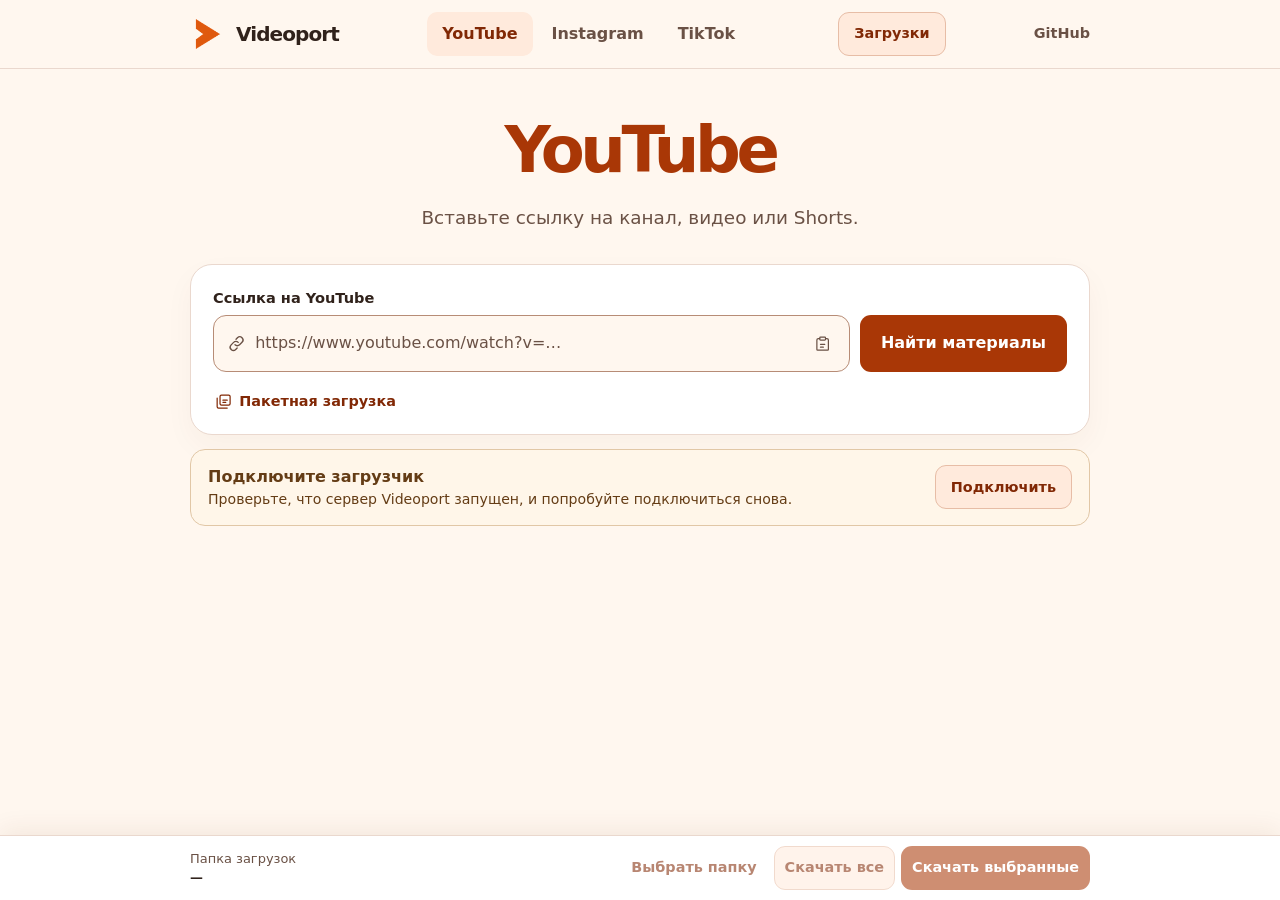
==== index.html @ b5aabbdf "Add local multi-segment montage and clip timeline editor" ====
<!doctype html>
<html lang="ru">
<head>
  <meta charset="utf-8">
  <meta name="viewport" content="width=device-width, initial-scale=1">
  <meta name="theme-color" content="#fff7ef">
  <link rel="icon" type="image/png" href="./docs/videoport.png">
  <meta name="description" content="Скачивайте материалы с YouTube, Instagram и TikTok.">
  <meta name="referrer" content="no-referrer">
  <title>Videoport — загрузка материалов</title>
  <link rel="stylesheet" href="./docs/styles.css">
  <script type="module" src="./docs/app.js"></script>
</head>
<body>
  <svg class="symbols" aria-hidden="true" xmlns="http://www.w3.org/2000/svg">
    <symbol id="i-play" viewBox="0 0 24 24"><rect x="3" y="5" width="18" height="14" rx="3"/><path d="m10 9 5 3-5 3z"/></symbol>
    <symbol id="i-link" viewBox="0 0 24 24"><path d="M10 13.5a4 4 0 0 0 5.7 0l3.1-3.1a4 4 0 1 0-5.7-5.7l-1.8 1.8M14 10.5a4 4 0 0 0-5.7 0l-3.1 3.1a4 4 0 0 0 5.7 5.7l1.8-1.8"/></symbol>
    <symbol id="i-paste" viewBox="0 0 24 24"><rect x="8" y="3" width="8" height="4" rx="1"/><path d="M16 5h2a2 2 0 0 1 2 2v13a1 1 0 0 1-1 1H5a1 1 0 0 1-1-1V7a2 2 0 0 1 2-2h2m1 8h6m-6 4h4"/></symbol>
    <symbol id="i-stack" viewBox="0 0 24 24"><rect x="7" y="3" width="14" height="14" rx="2"/><path d="M17 21H5a2 2 0 0 1-2-2V7m8 3h6m-6 3h4"/></symbol>
    <symbol id="i-download" viewBox="0 0 24 24"><path d="M12 3v11m-4-4 4 4 4-4M4 15v4a2 2 0 0 0 2 2h12a2 2 0 0 0 2-2v-4"/></symbol>
    <symbol id="i-image" viewBox="0 0 24 24"><rect x="3" y="3" width="18" height="18" rx="3"/><circle cx="8.5" cy="8.5" r="1.5"/><path d="m21 16-5-5L6 21"/></symbol>
    <symbol id="i-x" viewBox="0 0 24 24"><path d="m6 6 12 12M6 18 18 6"/></symbol>
  </svg>

  <header class="top">
    <div class="shell top-inner">
      <a class="brand" href="./"><img src="./docs/videoport.png" alt="" width="36" height="36">Videoport</a>
      <nav class="platform-tabs" aria-label="Площадки">
        <button type="button" data-platform="youtube" aria-pressed="true">YouTube</button>
        <button type="button" data-platform="instagram" aria-pressed="false">Instagram</button>
        <button type="button" data-platform="tiktok" aria-pressed="false">TikTok</button>
        <button type="button" id="open-clips" aria-pressed="false" hidden>Нарезка</button>
      </nav>
      <button type="button" class="button secondary" id="show-downloads">Загрузки</button>
      <a class="source" href="https://github.com/Poklontsevv/downloader" target="_blank" rel="noopener">GitHub</a>
    </div>
  </header>

  <main class="shell" id="media-main">
    <section class="search" aria-labelledby="page-title">
      <h1 id="page-title"><span>YouTube</span></h1>
      <p class="subtitle">Вставьте ссылку на канал, видео или Shorts.</p>
      <div class="search-card">
        <form id="search-form" novalidate>
          <div id="single-input">
            <label for="link">Ссылка на YouTube</label>
            <div class="search-line">
              <div class="link-field">
                <svg aria-hidden="true"><use href="#i-link"></use></svg>
                <input id="link" type="url" name="link" autocomplete="off" spellcheck="false" aria-describedby="input-error" placeholder="https://www.youtube.com/watch?v=…">
                <button class="button icon-button" id="paste" type="button" aria-label="Вставить ссылку из буфера" title="Вставить из буфера"><svg aria-hidden="true"><use href="#i-paste"></use></svg></button>
              </div>
              <button class="button primary" id="find-single" type="submit">Найти материалы</button>
            </div>
          </div>
          <div id="batch-input" hidden>
            <label for="links">Ссылки на YouTube</label>
            <textarea id="links" name="links" rows="4" aria-describedby="batch-hint input-error" spellcheck="false" placeholder="https://www.youtube.com/watch?v=…"></textarea>
            <div class="batch-form-actions">
              <p id="batch-hint">По одной ссылке на строку, до 50 за раз.</p>
              <button class="button primary" id="find-batch" type="submit">Найти материалы</button>
            </div>
          </div>
          <p class="error" id="input-error" role="alert" hidden></p>
          <div class="form-footer">
            <button class="button text-button" id="batch-toggle" type="button" aria-pressed="false"><svg aria-hidden="true"><use href="#i-stack"></use></svg><span>Пакетная загрузка</span></button>
            <span class="request-state" id="request-state" role="status"></span>
            <label class="check-label" id="firefox-label" hidden><input type="checkbox" id="firefox-session" aria-describedby="firefox-help"> Использовать аккаунт, открытый в Firefox</label>
            <small id="firefox-help" hidden>Для материалов, которые площадка показывает после входа.</small>
          </div>
        </form>
      </div>
      <aside id="connection-help" class="setup" hidden>
        <div>
          <h2>Подключите загрузчик</h2>
          <p id="setup-detail"></p>
          <code id="setup-command" hidden>python -m videoport --allow-pages</code>
          <a id="setup-guide" href="https://github.com/Poklontsevv/downloader#локальный-запуск" hidden>Инструкция по запуску</a>
        </div>
        <div class="setup-actions">
          <button class="button secondary" id="connect" type="button">Подключить</button>
          <a class="button quiet" id="open-local" href="http://127.0.0.1:8765/" hidden>Открыть локально</a>
        </div>
      </aside>
    </section>

    <p id="catalog-state" class="catalog-state" role="status" hidden></p>
    <section id="results" aria-label="Результаты" hidden>
      <nav id="content-tabs" class="platform-tabs content-tabs" aria-label="Виды материалов" hidden></nav>
      <div class="batch-bar" id="batch-bar" hidden>
        <label class="check-label"><input type="checkbox" id="select-all"> Выбрать все</label>
        <div class="batch-actions">
          <button type="button" class="button secondary" id="batch-covers">Скачать обложки</button>

        </div>
      </div>
      <ul id="result-list" class="result-list"></ul>
    </section>
  </main>
  <main class="shell" id="clip-main" hidden>
    <h1>Нарезка</h1>
    <p class="subtitle">Соберите короткие ролики из связанных фрагментов, поправьте монтаж и экспортируйте в MP4 9:16.</p>
    <section class="clip-settings" aria-label="Исходное видео и параметры анализа">
      <div class="clip-source">
        <button class="button secondary" type="button" id="clip-pick">Выбрать видео</button>
        <label>Из загрузок<select id="clip-downloads"><option value="">Выберите готовый файл</option></select></label>
        <output id="clip-name" aria-live="polite"></output>
      </div>
      <div class="clip-fields">
        <label>Целевая длительность<select id="clip-length"><option value="30">30 секунд</option><option value="45" selected>45 секунд</option><option value="60">60 секунд</option></select></label>
        <label>Количество вариантов<input type="number" id="clip-count" value="5" min="1" max="10"></label>
        <label>Язык речи<select id="clip-language"><option value="auto">Определить</option><option value="ru">Русский</option><option value="en">Английский</option></select></label>
      </div>
      <label class="check-label"><input type="checkbox" id="clip-semantic" aria-describedby="semantic-size" checked> Собрать отрезки по смыслу с Qwen</label>
      <p id="semantic-size" class="clip-note">Модели работают на компьютере. При первом запуске может потребоваться загрузка Whisper (60 МБ) и Qwen (1,15 ГБ).</p>
      <button class="button primary" type="button" id="clip-analyse" disabled>Найти фрагменты</button>
      <p id="clip-status" role="status" aria-live="polite" hidden></p>
      <progress id="clip-progress" max="100" aria-label="Ход обработки" hidden></progress>
      <p id="clip-error" class="error" role="alert" hidden></p>
      <p id="clip-warning" class="clip-note" hidden></p>
    </section>
    <div class="clip-layout" id="clip-results" hidden>
      <section aria-label="Предложенные фрагменты">
        <div class="clip-export">
          <button type="button" class="button secondary" id="clip-folder">Папка экспорта</button>
          <button type="button" class="button primary" id="clip-export">Экспортировать выбранные</button>
          <output id="clip-location"></output>
        </div>
        <div id="clip-items"></div>
      </section>
      <aside class="clip-preview" aria-label="Предпросмотр">
        <h2>Предпросмотр</h2>
        <p id="clip-preview-hint" class="clip-note">Нажмите «Превью» у клипа.</p>
        <video id="clip-player" controls playsinline preload="metadata" hidden></video>
        <ul id="clip-files" class="files"></ul>
      </aside>
    </div>
  </main>
  <footer class="download-footer">
    <div class="shell footer-inner">
      <p id="feedback" class="feedback" role="status" hidden></p>
      <div class="footer-controls">
        <div class="destination">
          <span>Папка загрузок</span>
          <span id="output-folder" class="folder-path">—</span>
        </div>
        <div class="footer-buttons">
          <button type="button" class="button quiet" id="choose-folder" disabled>Выбрать папку</button>
          <button type="button" class="button quiet" id="open-downloads" hidden>Открыть</button>
          <button type="button" class="button secondary" id="download-all" disabled>Скачать все</button>
          <button type="button" class="button primary" id="batch-download" disabled>Скачать выбранные</button>
        </div>
      </div>
    </div>
  </footer>

  <dialog id="download-manager" aria-labelledby="downloads-title">
    <div class="manager-header">
      <h2 id="downloads-title">Загрузки</h2>
      <form method="dialog"><button class="button quiet" aria-label="Закрыть загрузки">Закрыть</button></form>
    </div>
    <div class="manager-body">
      <nav class="platform-tabs" aria-label="Фильтр загрузок">
        <button type="button" data-download-filter="all" aria-pressed="true">Все</button>
        <button type="button" data-download-filter="active" aria-pressed="false">В процессе</button>
        <button type="button" data-download-filter="done" aria-pressed="false">Скачанные</button>
      </nav>
      <p id="manager-message" class="error" role="alert" hidden></p>
      <p id="manager-empty" class="subtitle">Загрузок пока нет.</p>
      <ul id="manager-list" class="files"></ul>
    </div>
  </dialog>

  <template id="clip-template">
    <article class="clip-card">
      <label class="clip-title"><input type="checkbox" class="include-clip" checked><input type="text" class="clip-title-input" aria-label="Название клипа" maxlength="120"></label>
      <p class="clip-reason clip-note"></p>
      <p class="clip-total clip-note"></p>
      <details class="clip-editor">
        <summary>Редактировать монтаж</summary>
        <div class="montage-timeline">
          <div class="montage-ruler"><span>0:00</span><output class="montage-duration"></output></div>
          <div class="montage-track" role="group" aria-label="Порядок отрезков"></div>
          <label class="montage-cursor">
            <span>Курсор <output class="montage-position">0:00</output></span>
            <input class="montage-seek" type="range" min="0" max="0" step="0.01" value="0">
          </label>
        </div>
        <div class="montage-actions">
          <button class="button secondary montage-split" type="button">Разделить по курсору</button>
          <button class="button secondary montage-add" type="button">Добавить отрезок</button>
        </div>
        <ol class="montage-segments"></ol>
        <details class="montage-transcript">
          <summary>Добавить из расшифровки</summary>
          <label>Найти реплику<input type="search" class="montage-search"></label>
          <p class="clip-note montage-transcript-state" role="status"></p>
          <ul class="montage-transcript-results"></ul>
        </details>
        <div class="clip-fields">
          <label>Кадрирование<select class="clip-mode"><option value="crop">Обрезать по центру</option><option value="fit">Оставить весь кадр</option></select></label>
        </div>
      </details>
      <div class="montage-actions">
        <button class="button secondary clip-watch" type="button">Превью</button>
        <button class="button secondary clip-save" type="button">Экспорт клипа</button>
      </div>
    </article>
  </template>

  <template id="montage-segment-template">
    <li class="montage-segment">
      <div class="montage-segment-head">
        <strong class="montage-segment-number"></strong>
        <div class="montage-actions">
          <button type="button" class="button quiet montage-earlier" title="Переместить раньше">↑</button>
          <button type="button" class="button quiet montage-later" title="Переместить позже">↓</button>
          <button type="button" class="button quiet montage-remove">Удалить</button>
        </div>
      </div>
      <div class="clip-fields">
        <label>Начало в исходнике, сек<input class="clip-start" type="number" min="0" step="0.001" required></label>
        <label>Конец в исходнике, сек<input class="clip-end" type="number" min="0" step="0.001" required></label>
      </div>
      <details class="montage-captions">
        <summary>Субтитры</summary>
        <label class="clip-note">Одна строка на реплику. Пустое поле отключает субтитры для этого отрезка.
          <textarea class="clip-captions" rows="3" maxlength="10000" aria-label="Текст субтитров"></textarea>
        </label>
      </details>
    </li>
  </template>

  <template id="manager-template">
    <li class="manager-job">
      <div class="manager-meta"><strong class="manager-title"></strong><span class="manager-source"></span></div>
      <p class="manager-state"></p>
      <progress max="100" class="manager-progress" aria-label="Ход загрузки"></progress>
      <div class="manager-actions"></div>
    </li>
  </template>

  <template id="video-template">
    <li class="result">
      <div class="preview">
        <div class="image-box">
          <svg aria-hidden="true"><use href="#i-play"></use></svg>
          <img alt="" loading="lazy" hidden>
          <span class="duration" hidden></span>
        </div>
      </div>
      <div class="result-body">
        <div class="result-heading">
          <div>
            <h2 class="video-title"></h2>
            <p class="channel"></p>
          </div>
          <input class="video-check" type="checkbox" hidden>
        </div>
        <p class="video-error error" hidden></p>
        <button class="button secondary retry" type="button" hidden>Повторить поиск</button>
        <div class="export" hidden>
          <div class="quality-controls">
            <label class="quality-label">Качество <select class="quality"></select></label>
            <button class="button text-button load-quality" type="button">Показать варианты</button>
          </div>
          <div class="download-actions">
            <button class="button primary save-video" type="button"><svg aria-hidden="true"><use href="#i-download"></use></svg><span>Скачать видео</span></button>
            <button class="button secondary save-cover" type="button"><svg aria-hidden="true"><use href="#i-image"></use></svg> Скачать обложку</button>
          </div>
          <details class="advanced">
            <summary>Формат и параметры</summary>
            <label class="format-label">Формат файла
              <select class="format"><option value="mkv">MKV · исходные дорожки</option><option value="mp4">MP4 · H.264 / AAC</option></select>
            </label>
            <label class="check-label"><input type="checkbox" class="include-cover"> Скачать обложку вместе с видео</label>
          </details>
        </div>
        <ul class="files" aria-label="Файлы" hidden></ul>
        <button class="button text-button remove" type="button" hidden><svg aria-hidden="true"><use href="#i-x"></use></svg>Убрать из списка</button>
      </div>
    </li>
  </template>
</body>
</html>
---- docs/styles.css ----
:root {
  color-scheme: light;
  --ink: #30221b;
  --muted: #6a5145;
  --accent: #a93706;
  --accent-hover: #812805;
  --canvas: #fff7ef;
  --white: #fff;
  --border: #ead8ce;
  --input-border: #b78c76;
  --peach: #ffeadc;
  --warning-bg: #fff6e9;
  --warning-ink: #643c15;
  --error: #9e2535;
  font: 100%/1.5 Inter, system-ui, -apple-system, "Segoe UI", sans-serif;
  color: var(--ink);
  background: var(--canvas);
}
*, *::before, *::after { box-sizing: border-box; }
body { margin: 0; }
[hidden] { display: none !important; }
.symbols { position: absolute; width: 0; height: 0; overflow: hidden; }
svg { width: 1.2em; height: 1.2em; flex: none; fill: none; stroke: currentColor; stroke-width: 1.7; stroke-linecap: round; stroke-linejoin: round; }
button, input, textarea, select { font: inherit; }
h1, h2, p { margin: 0; }
a { color: inherit; }
:focus-visible { outline: 3px solid #bc420e; outline-offset: 3px; }

.shell { width: min(100% - 48px, 900px); margin-inline: auto; }
.top { border-bottom: 1px solid var(--border); }
.top-inner { min-height: 68px; display: flex; align-items: center; justify-content: space-between; }
.brand, .source { display: inline-flex; align-items: center; min-height: 44px; text-decoration: none; }
.brand { gap: 10px; font-size: 1.25rem; font-weight: 790; letter-spacing: -.045em; }
.brand img { width: 36px; height: 36px; object-fit: contain; }
.source { color: var(--muted); font-size: .9rem; font-weight: 680; }
.source:hover, .text-button:hover { text-decoration: underline; text-underline-offset: 3px; }

.search { padding-top: clamp(34px, 8vw, 90px); }
h1 { text-align: center; font-size: clamp(2.6rem, 7vw, 5.35rem); line-height: .99; letter-spacing: -.068em; font-weight: 820; }
h1 span { color: var(--accent); }
.subtitle { margin: 22px auto 32px; max-width: 600px; text-align: center; font-size: clamp(1rem, 1.8vw, 1.15rem); color: var(--muted); }
.search-card, .result { border: 1px solid var(--border); border-radius: 22px; background: var(--white); }
.search-card { padding: 22px 22px 10px; box-shadow: 0 12px 30px #632a140a; }
label { display: block; font-size: .91rem; font-weight: 700; }
.search-line { display: grid; grid-template-columns: minmax(0, 1fr) auto; gap: 10px; margin-top: 6px; }
.link-field { display: flex; align-items: center; gap: 9px; min-width: 0; border: 1px solid var(--input-border); background: var(--canvas); border-radius: 13px; padding-inline: 13px 4px; color: var(--muted); }
.link-field > input { flex: 1; min-width: 0; min-height: 55px; padding: 0; border: 0; background: transparent; color: var(--ink); outline: none; }
.link-field:focus-within { outline: 3px solid #bc420e; outline-offset: 2px; }
.link-field:has(input[aria-invalid="true"]), textarea[aria-invalid="true"] { border-color: var(--error); }
.link-field input::placeholder, textarea::placeholder { color: var(--muted); opacity: 1; }
textarea, select { background: var(--white); border: 1px solid var(--input-border); border-radius: 10px; color: var(--ink); }
textarea { margin-top: 6px; width: 100%; min-height: 107px; padding: 10px 12px; resize: vertical; }
select { min-height: 45px; padding: 8px 34px 8px 11px; appearance: none; cursor: pointer; background: var(--white) url("data:image/svg+xml,%3Csvg xmlns='http://www.w3.org/2000/svg' viewBox='0 0 20 20' fill='none'%3E%3Cpath d='m5 7 5 5 5-5' stroke='%236a5145' stroke-width='1.6' stroke-linecap='round' stroke-linejoin='round'/%3E%3C/svg%3E") right 9px center / 17px no-repeat; }
.batch-form-actions, .form-footer { display: flex; align-items: center; justify-content: space-between; gap: 12px; margin-top: 8px; }
.batch-form-actions p, .request-state { color: var(--muted); font-size: .88rem; }
.form-footer { min-height: 44px; }

.button { display: inline-flex; align-items: center; justify-content: center; gap: 7px; min-height: 44px; padding: 9px 15px; border: 1px solid transparent; border-radius: 11px; text-decoration: none; font-size: .9rem; font-weight: 730; cursor: pointer; background: var(--white); color: var(--accent-hover); transition: background 160ms ease, border-color 160ms ease; }
.button:disabled, input:disabled, select:disabled { opacity: .56; cursor: default; }
.button.primary { background: var(--accent); color: white; }
.button.primary:hover:not(:disabled) { background: var(--accent-hover); }
.search-line .primary { min-width: 140px; padding-inline: 20px; font-size: 1rem; }
.button.secondary { background: var(--peach); border-color: #e7bda6; }
.button.secondary:hover:not(:disabled), .button.quiet:hover, .icon-button:hover { background: #ffe0cb; }
.button.icon-button { min-width: 44px; padding: 7px; color: var(--muted); background: transparent; }
.button.text-button { padding-inline: 1px; background: transparent; }
.error { color: var(--error); margin-top: 8px; font-size: .88rem; }

.setup { display: flex; gap: 16px; align-items: center; justify-content: space-between; border: 1px solid #e1c7a6; color: var(--warning-ink); border-radius: 15px; background: var(--warning-bg); margin-top: 14px; padding: 15px 17px; }
.setup h2 { font-size: 1rem; }
.setup p, .setup a:not(.button) { font-size: .88rem; }
.setup code { display: inline-block; border-radius: 6px; background: #fff; padding: 4px 7px; font-size: .8rem; margin: 7px 8px 0 0; overflow-wrap: anywhere; }
.setup-actions { display: flex; gap: 8px; align-items: center; flex-wrap: wrap; }

#results { padding: 18px 0 54px; }
.result-list, .files { list-style: none; padding: 0; margin: 0; }
.result-list { display: grid; gap: 12px; }
.result { display: grid; grid-template-columns: minmax(0, .9fr) minmax(0, 1.1fr); align-items: start; gap: 21px; padding: 17px; }
.preview { min-width: 0; }
.image-box { aspect-ratio: 16 / 9; display: grid; place-items: center; position: relative; overflow: hidden; border-radius: 13px; background: var(--peach); color: var(--accent); font-size: 2rem; }
.image-box:has(img:not([hidden])) { background: #251c17; }
.image-box img { position: absolute; inset: 0; width: 100%; height: 100%; object-fit: contain; }
.duration { position: absolute; right: 7px; bottom: 7px; background: #28180f; color: #fff; padding: 2px 6px; border-radius: 5px; font-size: .8rem; font-variant-numeric: tabular-nums; }
.result-body { min-width: 0; overflow-wrap: anywhere; }
.result-heading { display: flex; align-items: flex-start; justify-content: space-between; gap: 10px; }
.video-title { font-size: clamp(1.14rem, 2.3vw, 1.42rem); line-height: 1.22; letter-spacing: -.023em; }
.channel { color: var(--muted); margin-top: 4px; font-size: .88rem; }
.export { margin-top: 13px; }
.quality-label, .format-label { display: grid; gap: 4px; }
.download-actions, .batch-actions { margin-top: 10px; display: flex; gap: 8px; flex-wrap: wrap; }
.advanced { margin-top: 9px; }
.advanced summary { color: var(--muted); font-size: .87rem; font-weight: 670; padding-block: 9px; cursor: pointer; min-height: 44px; }
.advanced .format-label { margin-bottom: 4px; }
.check-label { display: inline-flex; align-items: center; gap: 8px; min-height: 44px; cursor: pointer; }
input[type="checkbox"] { accent-color: var(--accent); width: 18px; height: 18px; margin: 0; cursor: pointer; flex: none; }
input.video-check { margin: 4px 1px 0 0; }
.files { margin-top: 6px; border-top: 1px solid var(--border); padding-top: 7px; }
.files li { display: flex; align-items: center; flex-wrap: wrap; gap: 4px 8px; font-size: .85rem; color: var(--muted); }
.files li[data-state="error"] { color: var(--error); }
.files li + li { margin-top: 4px; }
.files a { display: inline-flex; align-items: center; min-height: 36px; color: var(--accent-hover); font-weight: 690; text-underline-offset: 2px; max-width: 100%; }
.files progress { width: min(160px, 70%); height: 9px; accent-color: var(--accent); }
.batch-bar { display: flex; justify-content: space-between; align-items: center; flex-wrap: wrap; gap: 8px; margin-bottom: 8px; }
.batch-actions { margin-top: 0; }
.feedback { margin: 0 0 9px; color: var(--muted); font-size: .88rem; }
.feedback[data-error="true"] { color: var(--error); }

@media (max-width: 690px) {
  .shell { width: calc(100% - 28px); }
  .result { grid-template-columns: minmax(0, 1fr); gap: 14px; padding: 13px; }
  .result-body { padding: 0 2px; }
  .setup { align-items: flex-start; flex-direction: column; }
}
@media (max-width: 440px) {
  .top-inner { min-height: 58px; }
  .search-card { padding: 13px 13px 7px; border-radius: 16px; }
  .search-line { grid-template-columns: minmax(0, 1fr); }
  .search-line .primary { min-height: 48px; }
  .subtitle { margin-block: 16px 23px; }
  .batch-form-actions { align-items: flex-start; flex-direction: column; }
  .download-actions .button { flex: 1 1 auto; }
  .form-footer { flex-wrap: wrap; gap: 0 9px; }
}
@media (prefers-reduced-motion: reduce) {
  *, *::before, *::after { transition: none !important; }
}

html { scroll-padding-bottom: var(--footer-height, 120px); }
body { padding-bottom: var(--footer-height, 120px); }
.platform-tabs { display: flex; align-items: center; gap: 4px; }
.platform-tabs button { min-height: 44px; padding: 7px 14px; background: transparent; border: 1px solid transparent; border-radius: 10px; color: var(--muted); font-weight: 700; cursor: pointer; }
.platform-tabs button[aria-pressed="true"] { background: var(--peach); color: var(--accent-hover); }
.search { padding-top: clamp(25px, 5vw, 50px); }
h1 { font-size: clamp(2.2rem, 6vw, 4rem); }
.quality-controls { display: flex; align-items: end; gap: 10px; flex-wrap: wrap; }
.quality-label { flex: 1; min-width: 145px; }
.catalog-state { margin-bottom: 16px; color: var(--muted); font-size: .95rem; }
.download-footer { position: fixed; z-index: 2; inset: auto 0 0; border-top: 1px solid var(--border); background: var(--white); box-shadow: 0 -6px 24px #692b1012; }
.footer-inner { padding-block: 10px; }
.footer-controls { display: flex; align-items: center; justify-content: space-between; gap: 10px 14px; }
.destination { display: grid; min-width: 0; color: var(--muted); font-size: .81rem; }
.folder-path { overflow: hidden; text-overflow: ellipsis; white-space: nowrap; font-weight: 700; color: var(--ink); }
.footer-buttons { display: flex; justify-content: flex-end; gap: 6px; flex-wrap: wrap; flex-shrink: 0; }
.footer-buttons button { padding-inline: 10px; }
@media (max-width: 760px) {
  .footer-controls { flex-wrap: wrap; }
  .footer-buttons { justify-content: flex-start; flex-shrink: 1; }
}
@media (max-width: 500px) {
  .top-inner { flex-wrap: wrap; gap: 0 10px; }
  .platform-tabs { order: 3; width: 100%; padding-bottom: 7px; }
  .platform-tabs button { flex: 1; padding-inline: 6px; }
}

.content-tabs { flex-wrap: wrap; margin-bottom: 8px; width: auto; }
.content-tabs button { flex: initial; }
#download-manager { border: 1px solid var(--border); border-radius: 16px; color: var(--ink); padding: 0; width: min(720px, calc(100vw - 24px)); max-height: calc(100dvh - 28px); overflow: auto; }
#download-manager::backdrop { background: #28180fa8; }
.manager-header { display: flex; justify-content: space-between; align-items: center; gap: 10px; padding: 16px 20px; border-bottom: 1px solid var(--border); background: var(--white); position: sticky; top: 0; z-index: 1; }
.manager-header form { margin: 0; }
.manager-body { padding: 12px 20px 20px; }
#manager-list { margin: 12px 0 0; }
#manager-list .manager-job { display: grid; gap: 6px; padding: 12px 0; border-bottom: 1px solid var(--border); }
.manager-meta, .manager-actions { display: flex; flex-wrap: wrap; align-items: center; gap: 6px 10px; }
.manager-title { overflow-wrap: anywhere; color: var(--ink); }
.manager-source { color: var(--muted); }
#manager-list .manager-progress { width: 100%; height: 10px; }
.manager-actions .button { min-height: 44px; }

body.clip-active { padding-bottom: 0; }
#clip-main { padding-block: 24px 60px; }
.clip-settings, .clip-card, .clip-preview { padding: 16px; border: 1px solid var(--border); border-radius: 14px; background: var(--white); }
.clip-source, .clip-fields, .clip-export { display: flex; flex-wrap: wrap; align-items: end; gap: 10px; margin-bottom: 10px; }
.clip-source label, .clip-fields label { display: grid; gap: 3px; flex: 1 1 126px; min-width: 0; }
.clip-source select, .clip-fields select { width: 100%; min-width: 0; }
.clip-fields input, .clip-title-input { width: 100%; box-sizing: border-box; color: var(--ink); border: 1px solid var(--border); border-radius: 8px; padding: 9px; font: inherit; }
#clip-name, #clip-location { flex-basis: 100%; overflow-wrap: anywhere; }
.clip-note, #clip-status, #clip-location { font-size: .9rem; color: var(--muted); }
.clip-settings .clip-note { margin: 2px 0 12px; }
#clip-progress { display: block; width: 100%; margin-top: 8px; accent-color: var(--accent-hover); }
.clip-layout { display: grid; grid-template-columns: minmax(0, 1.6fr) minmax(180px, 1fr); gap: 14px; margin-top: 16px; }
.clip-card { margin: 0 0 10px; }
.clip-title { display: flex; align-items: center; gap: 7px; }
.clip-card > .montage-actions { margin-top: 10px; }
.clip-card details textarea { display: block; width: 100%; margin-top: 4px; font: inherit; }
.clip-total { margin: 0 0 10px; }
.clip-editor { border-top: 1px solid var(--border); border-bottom: 1px solid var(--border); }
.clip-editor > summary { padding: 10px 0; font-weight: 700; cursor: pointer; }
.montage-timeline { padding: 10px; margin-bottom: 10px; border-radius: 10px; background: var(--canvas); border: 1px solid var(--border); }
.montage-ruler, .montage-segment-head { display: flex; justify-content: space-between; align-items: center; flex-wrap: wrap; gap: 6px; }
.montage-ruler, .montage-cursor { color: var(--muted); font-variant-numeric: tabular-nums; font-size: .85rem; }
.montage-track { display: flex; gap: 4px; overflow-x: auto; padding: 5px 2px; }
.montage-cut { min-width: 38px; flex-basis: 0; min-height: 44px; border: 1px solid var(--accent); border-radius: 6px; background: var(--peach); color: var(--accent-hover); font: inherit; font-weight: 700; cursor: pointer; }
.montage-cut[aria-pressed="true"] { background: var(--accent); color: white; }
.montage-cursor { display: grid; gap: 4px; }
.montage-seek { width: 100%; margin: 0; accent-color: var(--accent); min-height: 28px; }
.montage-actions { display: flex; align-items: center; flex-wrap: wrap; gap: 6px; }
.montage-actions .button { min-height: 44px; }
.montage-segments, .montage-transcript-results { list-style: none; margin: 10px 0; padding: 0; }
.montage-segment { padding: 8px 10px; border: 1px solid var(--border); border-radius: 8px; margin-bottom: 6px; }
.montage-segment-head { margin-bottom: 6px; }
.montage-segment-head .button { padding-inline: 8px; min-width: 44px; }
.montage-captions summary, .montage-transcript summary { cursor: pointer; }
.montage-transcript { margin: 10px 0; }
.montage-transcript label { display: grid; gap: 4px; margin-top: 8px; }
.montage-search { width: 100%; color: var(--ink); font: inherit; padding: 7px; border: 1px solid var(--border); border-radius: 6px; }
.montage-transcript-results { max-height: 216px; overflow: auto; }
.montage-transcript-results .button { width: 100%; min-height: 44px; text-align: left; margin: 0 0 4px; white-space: normal; }
.clip-preview { align-self: start; position: sticky; top: 8px; }
.clip-preview video { display: block; width: min(100%, 300px); max-height: 60vh; aspect-ratio: 9 / 16; background: #271c17; border-radius: 10px; }
@media(max-width: 660px) { .clip-layout { grid-template-columns: 1fr; } .clip-preview { position: static; } }
@media(max-width: 800px) {
  .top-inner { flex-wrap: wrap; gap: 0 10px; }
  .top .platform-tabs { order: 3; width: 100%; padding-bottom: 7px; }
  .top .platform-tabs button { flex: 1; padding-inline: 6px; }
}
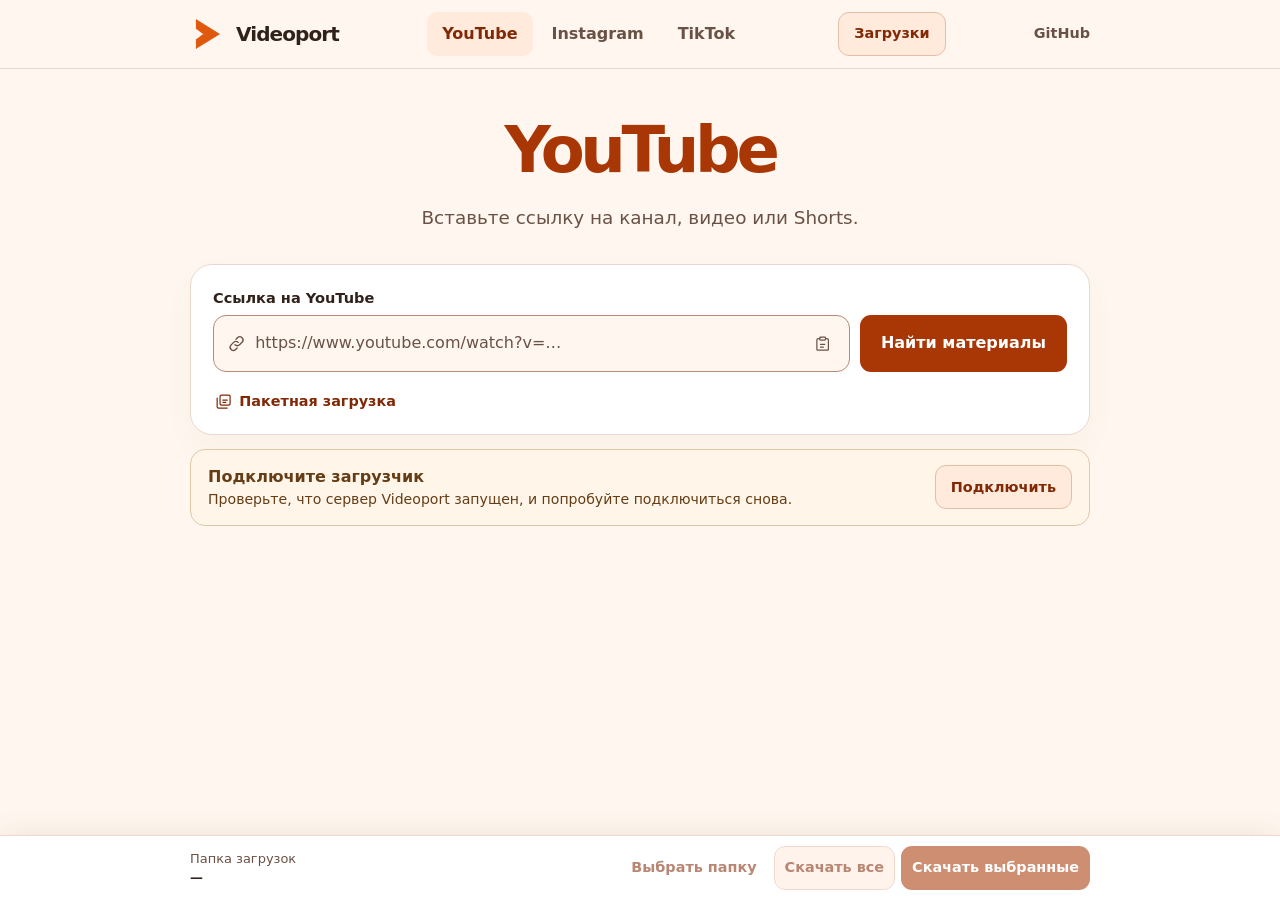
==== commit eae75fa8: "Build an editable timeline and recover quiet-speech captions" ====
--- a/index.html
+++ b/index.html
@@ -100,6 +100,12 @@
   <main class="shell" id="clip-main" hidden>
     <h1>Нарезка</h1>
     <p class="subtitle">Соберите короткие ролики из связанных фрагментов, поправьте монтаж и экспортируйте в MP4 9:16.</p>
+    <section class="clip-settings clip-projects" aria-label="Проекты">
+      <label>Проекты<select id="clip-projects"><option value="">Пока нет проектов</option></select></label>
+      <button type="button" class="button secondary" id="clip-project-folder" hidden>Открыть папку проекта</button>
+      <button type="button" class="button secondary" id="clip-resume" hidden>Повторить анализ</button>
+      <output class="clip-note" id="clip-project-source" hidden></output>
+    </section>
     <section class="clip-settings" aria-label="Исходное видео и параметры анализа">
       <div class="clip-source">
         <button class="button secondary" type="button" id="clip-pick">Выбрать видео</button>
@@ -109,10 +115,11 @@
       <div class="clip-fields">
         <label>Целевая длительность<select id="clip-length"><option value="30">30 секунд</option><option value="45" selected>45 секунд</option><option value="60">60 секунд</option></select></label>
         <label>Количество вариантов<input type="number" id="clip-count" value="5" min="1" max="10"></label>
-        <label>Язык речи<select id="clip-language"><option value="auto">Определить</option><option value="ru">Русский</option><option value="en">Английский</option></select></label>
+        <label>Язык речи<select id="clip-language"><option value="auto">Определить</option><option value="ru" selected>Русский</option><option value="en">Английский</option></select></label>
+        <label>Распознавание<select id="clip-quality"><option value="medium">Точнее · Whisper Medium</option><option value="small">Быстрее · Whisper Small</option></select></label>
       </div>
       <label class="check-label"><input type="checkbox" id="clip-semantic" aria-describedby="semantic-size" checked> Собрать отрезки по смыслу с Qwen</label>
-      <p id="semantic-size" class="clip-note">Модели работают на компьютере. При первом запуске может потребоваться загрузка Whisper (60 МБ) и Qwen (1,15 ГБ).</p>
+      <p id="semantic-size" class="clip-note">Модели работают локально. Whisper скачивается при первом анализе (540 МБ в точном режиме или 190 МБ в быстром). Для смыслового монтажа нужен Qwen (1,15 ГБ).</p>
       <button class="button primary" type="button" id="clip-analyse" disabled>Найти фрагменты</button>
       <p id="clip-status" role="status" aria-live="polite" hidden></p>
       <progress id="clip-progress" max="100" aria-label="Ход обработки" hidden></progress>
@@ -122,16 +129,15 @@
     <div class="clip-layout" id="clip-results" hidden>
       <section aria-label="Предложенные фрагменты">
         <div class="clip-export">
-          <button type="button" class="button secondary" id="clip-folder">Папка экспорта</button>
+          <button type="button" class="button secondary" id="clip-folder">Сохранить копии в…</button>
           <button type="button" class="button primary" id="clip-export">Экспортировать выбранные</button>
           <output id="clip-location"></output>
         </div>
         <div id="clip-items"></div>
       </section>
-      <aside class="clip-preview" aria-label="Предпросмотр">
-        <h2>Предпросмотр</h2>
-        <p id="clip-preview-hint" class="clip-note">Нажмите «Превью» у клипа.</p>
-        <video id="clip-player" controls playsinline preload="metadata" hidden></video>
+      <aside class="clip-preview" aria-label="Экспортированные клипы">
+        <h2>Файлы проекта</h2>
+        <p id="clip-files-empty" class="clip-note">Экспортированные клипы появятся здесь.</p>
         <ul id="clip-files" class="files"></ul>
       </aside>
     </div>
@@ -173,23 +179,54 @@
 
   <template id="clip-template">
     <article class="clip-card">
-      <label class="clip-title"><input type="checkbox" class="include-clip" checked><input type="text" class="clip-title-input" aria-label="Название клипа" maxlength="120"></label>
+      <div class="clip-title">
+        <input type="checkbox" class="include-clip" aria-label="Включить клип в пакетный экспорт">
+        <strong class="clip-card-name"></strong>
+      </div>
       <p class="clip-reason clip-note"></p>
       <p class="clip-total clip-note"></p>
-      <details class="clip-editor">
-        <summary>Редактировать монтаж</summary>
-        <div class="montage-timeline">
-          <div class="montage-ruler"><span>0:00</span><output class="montage-duration"></output></div>
-          <div class="montage-track" role="group" aria-label="Порядок отрезков"></div>
-          <label class="montage-cursor">
-            <span>Курсор <output class="montage-position">0:00</output></span>
-            <input class="montage-seek" type="range" min="0" max="0" step="0.01" value="0">
-          </label>
-        </div>
+      <div class="montage-actions">
+        <button class="button primary clip-watch" type="button">Редактировать</button>
+        <button class="button secondary clip-save" type="button">Экспорт клипа</button>
+      </div>
+    </article>
+  </template>
+
+  <dialog id="clip-dialog" aria-labelledby="clip-editor-title">
+    <div id="clip-dialog-body"></div>
+  </dialog>
+
+  <template id="clip-editor-template">
+    <section class="clip-editor">
+      <header class="editor-header">
+        <div class="editor-heading">
+          <h2 id="clip-editor-title">Редактор клипа</h2>
+          <input type="text" class="clip-title-input" aria-label="Название клипа" maxlength="120">
+        </div>
+        <p class="editor-save-status clip-note" role="status"></p>
         <div class="montage-actions">
-          <button class="button secondary montage-split" type="button">Разделить по курсору</button>
-          <button class="button secondary montage-add" type="button">Добавить отрезок</button>
-        </div>
+          <button type="button" class="button primary editor-export">Экспорт MP4</button>
+          <button type="button" class="button secondary editor-close">Закрыть</button>
+        </div>
+      </header>
+      <div class="editor-workspace">
+        <section class="editor-view" aria-label="Предпросмотр монтажа">
+          <div class="editor-stage">
+            <video class="editor-video" playsinline preload="auto" aria-label="Видео клипа"></video>
+            <div class="editor-overlay" aria-hidden="true"><span></span></div>
+          </div>
+          <div class="editor-transport montage-actions">
+            <button type="button" class="button secondary editor-play">Воспроизвести</button>
+            <label>Громкость<input class="editor-volume" type="range" min="0" max="1" step=".05" value="1"></label>
+          </div>
+          <p class="clip-note editor-video-status" role="status"></p>
+        </section>
+        <aside class="editor-inspector" aria-label="Инструменты редактора">
+          <nav class="editor-tabs" aria-label="Инструменты">
+            <button type="button" class="editor-tab" data-editor-panel="cuts" aria-pressed="true">Монтаж</button>
+            <button type="button" class="editor-tab" data-editor-panel="caption-panel" aria-pressed="false">Субтитры</button>
+          </nav>
+        <section class="editor-cuts" aria-label="Отрезки">
         <ol class="montage-segments"></ol>
         <details class="montage-transcript">
           <summary>Добавить из расшифровки</summary>
@@ -200,12 +237,70 @@
         <div class="clip-fields">
           <label>Кадрирование<select class="clip-mode"><option value="crop">Обрезать по центру</option><option value="fit">Оставить весь кадр</option></select></label>
         </div>
-      </details>
-      <div class="montage-actions">
-        <button class="button secondary clip-watch" type="button">Превью</button>
-        <button class="button secondary clip-save" type="button">Экспорт клипа</button>
-      </div>
-    </article>
+        </section>
+        <section class="editor-caption-panel" aria-label="Редактор субтитров" hidden>
+          <button type="button" class="button secondary caption-retry">Распознать речь в клипе заново</button>
+          <div class="caption-options">
+            <label>Показ<select data-caption-style="mode" aria-label="Показ субтитров">
+              <option value="1">По одному слову</option><option value="2">По два слова</option>
+              <option value="3">По три слова</option><option value="lines">Две строки</option><option value="phrase">Целая реплика</option>
+            </select></label>
+            <label>Шрифт<select data-caption-style="font"><option value="blocks">Blocks · Unbounded</option><option value="manrope">Manrope</option><option value="oswald">Oswald</option></select></label>
+          </div>
+          <label class="caption-font-file">Добавить шрифт TTF или OTF<input type="file" class="caption-font-input" accept=".ttf,.otf,font/ttf,font/otf"></label>
+          <details class="caption-appearance">
+            <summary>Оформление</summary>
+            <div class="caption-options">
+              <label>Размер<input data-caption-style="size" type="number" min="32" max="135" step="1"></label>
+              <label>Высота, %<input data-caption-style="position" type="number" min="8" max="92" step="1"></label>
+              <label>Цвет текста<input data-caption-style="color" type="color"></label>
+              <label>Цвет обводки<input data-caption-style="stroke" type="color"></label>
+              <label>Обводка<input data-caption-style="outline" type="number" min="0" max="15" step="1"></label>
+              <label>Тень<input data-caption-style="shadow" type="number" min="0" max="12" step="1"></label>
+              <label class="check-label"><input data-caption-style="background" type="checkbox"> Подложка</label>
+            </div>
+          </details>
+          <label class="caption-choice">Блок на таймлайне<select class="caption-select"></select></label>
+          <fieldset class="caption-fields">
+            <label>Текст<textarea maxlength="600" rows="3" class="caption-text"></textarea></label>
+            <div class="caption-options">
+              <label>Начало в клипе, сек<input class="caption-start" type="number" min="0" step=".01"></label>
+              <label>Конец в клипе, сек<input class="caption-end" type="number" min="0" step=".01"></label>
+            </div>
+          </fieldset>
+          <div class="montage-actions caption-actions">
+            <button type="button" class="button secondary caption-add">Добавить</button>
+            <button type="button" class="button secondary caption-split">Разделить</button>
+            <button type="button" class="button secondary caption-merge">Объединить со следующим</button>
+            <button type="button" class="button secondary caption-delete">Удалить</button>
+            <button type="button" class="button quiet caption-undo">Отменить правку</button>
+          </div>
+          <p class="clip-note caption-message" role="status"></p>
+        </section>
+        </aside>
+        <section class="editor-timeline" aria-label="Таймлайн">
+          <div class="timeline-toolbar">
+            <h3>Таймлайн</h3>
+            <button class="button secondary montage-split" type="button" title="Разделить по курсору (B)">Разделить</button>
+            <button class="button secondary montage-add" type="button">Добавить отрезок</button>
+            <span class="timeline-clock"><output class="montage-position">0:00</output> / <output class="montage-duration">0:00</output></span>
+            <label class="timeline-zoom">Масштаб<input type="range" class="montage-zoom" min="1" max="8" step=".25" value="1"></label>
+          </div>
+          <div class="timeline-grid">
+            <div class="timeline-labels" aria-hidden="true"><span>Время</span><span>Видео</span><span>Субтитры</span></div>
+            <div class="timeline-scroll">
+              <div class="timeline-content">
+                <div class="montage-ruler" aria-hidden="true"></div>
+                <div class="montage-track" role="group" aria-label="Дорожка видео"></div>
+                <div class="caption-track" role="group" aria-label="Дорожка субтитров"></div>
+                <div class="timeline-playhead" aria-hidden="true"></div>
+              </div>
+            </div>
+          </div>
+          <input class="montage-seek" type="range" min="0" max="0" step="0.01" value="0" aria-label="Позиция курсора монтажа">
+        </section>
+      </div>
+    </section>
   </template>
 
   <template id="montage-segment-template">
@@ -222,12 +317,6 @@
         <label>Начало в исходнике, сек<input class="clip-start" type="number" min="0" step="0.001" required></label>
         <label>Конец в исходнике, сек<input class="clip-end" type="number" min="0" step="0.001" required></label>
       </div>
-      <details class="montage-captions">
-        <summary>Субтитры</summary>
-        <label class="clip-note">Одна строка на реплику. Пустое поле отключает субтитры для этого отрезка.
-          <textarea class="clip-captions" rows="3" maxlength="10000" aria-label="Текст субтитров"></textarea>
-        </label>
-      </details>
     </li>
   </template>
 
--- a/docs/styles.css
+++ b/docs/styles.css
@@ -214,3 +214,111 @@
   .top .platform-tabs { order: 3; width: 100%; padding-bottom: 7px; }
   .top .platform-tabs button { flex: 1; padding-inline: 6px; }
 }
+
+@font-face { font-family: "VP Blocks"; src: url("./fonts/Unbounded.ttf") format("truetype"); font-display: swap; }
+@font-face { font-family: "VP Manrope"; src: url("./fonts/Manrope.ttf") format("truetype"); font-display: swap; }
+@font-face { font-family: "VP Oswald"; src: url("./fonts/Oswald.ttf") format("truetype"); font-display: swap; }
+
+.clip-projects { display: flex; gap: 10px; align-items: end; flex-wrap: wrap; margin-bottom: 12px; }
+.clip-projects label, .caption-options label, .caption-choice, .caption-fields label { display: grid; gap: 4px; min-width: 0; }
+.clip-projects label { flex: 1 1 260px; }
+.clip-projects select { width: 100%; }
+#clip-project-source { flex-basis: 100%; overflow-wrap: anywhere; }
+.clip-card .clip-title { margin-bottom: 5px; }
+.clip-card-name { overflow-wrap: anywhere; }
+#clip-dialog { width: min(1180px, calc(100vw - 28px)); max-height: calc(100dvh - 24px); border: 1px solid var(--border); border-radius: 14px; padding: 0; color: var(--ink); background: var(--canvas); overscroll-behavior: contain; }
+#clip-dialog::backdrop { background: #1f150fd0; }
+#clip-dialog .clip-editor { border: 0; }
+.editor-header { display: flex; flex-wrap: wrap; align-items: end; justify-content: space-between; gap: 10px; padding: 14px 16px; background: var(--white); border-bottom: 1px solid var(--border); }
+.editor-heading { min-width: 0; flex: 1 1 220px; }
+.editor-heading h2 { margin: 0 0 5px; font-size: 1.2rem; }
+.editor-save-status { max-width: 340px; margin: 0; overflow-wrap: anywhere; }
+.editor-workspace { display: grid; grid-template-columns: minmax(215px, .95fr) minmax(310px, 1.05fr); align-items: start; gap: 10px; padding: 12px; }
+.editor-workspace > section { min-width: 0; padding: 12px; background: var(--white); border: 1px solid var(--border); border-radius: 10px; }
+.editor-workspace h3 { margin: 0 0 8px; font-size: 1rem; }
+.editor-timeline { grid-column: 1 / -1; grid-row: 2; }
+.editor-cuts { grid-column: 1 / -1; }
+.editor-cuts .montage-segments { display: grid; grid-template-columns: repeat(auto-fit, minmax(min(240px, 100%), 1fr)); gap: 6px; }
+.editor-cuts .montage-segment { margin: 0; }
+.editor-stage { container-type: inline-size; position: relative; width: min(100%, 300px, 30dvh); aspect-ratio: 9 / 16; margin-inline: auto; background: #191210; border-radius: 8px; overflow: hidden; }
+.editor-video, .editor-overlay { position: absolute; inset: 0; width: 100%; }
+.editor-video { height: 100%; object-fit: cover; cursor: pointer; }
+.editor-overlay { pointer-events: none; transform: translateY(-50%); bottom: auto; display: grid; justify-items: center; padding: 0 4%; text-align: center; }
+.editor-overlay span { white-space: pre-wrap; overflow-wrap: anywhere; paint-order: stroke fill; letter-spacing: 0; line-height: 1.16; }
+.editor-transport { justify-content: center; margin-top: 8px; }
+.editor-volume { width: 90px; accent-color: var(--accent); }
+.editor-transport label { display: flex; gap: 5px; align-items: center; font-size: .8rem; }
+.editor-video-status { text-align: center; margin: 5px 0 0; }
+.caption-options { display: grid; grid-template-columns: repeat(2, minmax(0,1fr)); gap: 6px; }
+.caption-options input:not([type=checkbox]), .caption-options select, .caption-choice select, .caption-fields input, .caption-fields textarea { width: 100%; min-width: 0; color: var(--ink); border: 1px solid var(--border); border-radius: 7px; padding: 6px; font: inherit; background: var(--white); box-sizing: border-box; }
+.caption-options input[type=color] { min-height: 33px; padding: 2px; }
+.caption-options .check-label { display: flex; align-items: center; }
+.caption-appearance { margin-block: 7px; }
+.caption-font-file { display: grid; gap: 3px; margin-block: 8px; font-size: .85rem; }
+.caption-font-input { max-width: 100%; font: inherit; }
+.caption-appearance summary { cursor: pointer; margin-bottom: 5px; }
+.caption-fields { border: 0; padding: 0; margin: 7px 0; min-width: 0; }
+.caption-select { text-overflow: ellipsis; }
+.caption-actions { margin-top: 5px; }
+.caption-actions .button { min-height: 40px; padding-inline: 8px; }
+.caption-message { margin: 5px 0 0; }
+.editor-timeline .montage-timeline { margin-bottom: 0; }
+.editor-timeline .montage-track { overflow: visible; padding-inline: 0; gap: 1px; }
+.editor-timeline .montage-cut { min-width: 0; padding-inline: 0; overflow: hidden; }
+.caption-track { height: 36px; border: 1px solid var(--border); border-radius: 6px; background: var(--white); position: relative; margin-bottom: 4px; }
+.caption-track button { position: absolute; top: 1px; bottom: 1px; border: 1px solid #814119; border-radius: 3px; background: #ffdaaa; color: #54260d; overflow: hidden; text-overflow: ellipsis; white-space: nowrap; padding: 0; cursor: pointer; }
+.caption-track button[aria-pressed=true] { background: #8e410c; color: white; z-index: 1; }
+@media (max-width: 700px) {
+  .editor-workspace { grid-template-columns: minmax(0, 1fr); }
+  .editor-timeline { grid-row: 2; }
+  .editor-stage { width: min(100%, 225px); }
+}
+
+#clip-dialog { width: min(1420px, calc(100vw - 24px)); }
+.editor-workspace { grid-template-columns: minmax(0, 1fr) minmax(300px, .76fr); grid-template-rows: minmax(0, 1fr) auto; height: min(780px, calc(100dvh - 108px)); }
+.editor-view { height: 100%; display: grid; align-content: center; background: #241b18 !important; color: white; }
+.editor-view .editor-video-status { color: #f5d9c7; }
+.editor-stage { width: min(100%, 280px, 24dvh); }
+.editor-inspector { min-height: 0; height: 100%; overflow: auto; border-radius: 10px; border: 1px solid var(--border); background: var(--white); }
+.editor-inspector > section { padding: 12px; }
+.editor-tabs { display: flex; gap: 3px; padding: 6px; background: var(--canvas); border-bottom: 1px solid var(--border); }
+.editor-tab { flex: 1; min-height: 40px; border: 1px solid transparent; border-radius: 6px; background: transparent; font: inherit; font-weight: 650; color: var(--ink); cursor: pointer; }
+.editor-tab[aria-pressed=true] { border-color: var(--border); background: var(--white); color: var(--accent-hover); }
+.editor-cuts .montage-segments { display: block; }
+.caption-retry { margin-bottom: 9px; }
+.editor-workspace > .editor-timeline { padding: 9px; background: #27201d; color: #fff4e9; border-color: #4f3a2e; }
+.timeline-toolbar { display: flex; align-items: center; gap: 6px 10px; flex-wrap: wrap; margin-bottom: 7px; }
+.timeline-toolbar h3 { margin: 0 6px 0 0; }
+.timeline-toolbar .button { min-height: 34px; padding: 4px 8px; }
+.timeline-clock { margin-inline-start: auto; font-size: .85rem; font-variant-numeric: tabular-nums; white-space: nowrap; }
+.timeline-zoom { display: flex; align-items: center; gap: 4px; font-size: .8rem; }
+.timeline-zoom input { width: 76px; accent-color: #f28650; }
+.timeline-grid { display: grid; grid-template-columns: auto minmax(0, 1fr); background: #312823; border: 1px solid #614a3d; border-radius: 7px; overflow: hidden; }
+.timeline-labels { display: grid; grid-template-rows: 27px 52px 37px; position: relative; padding: 0 5px 0 7px; gap: 0; border-right: 1px solid #675043; background: #3a2e28; font-size: .78rem; font-weight: 650; }
+.timeline-labels span { align-self: center; }
+.timeline-scroll { overflow: auto hidden; scrollbar-color: #bb805d #352922; }
+.timeline-content { position: relative; min-width: 100%; }
+.editor-timeline .montage-ruler { position: relative; height: 27px; color: #f1dccd; touch-action: none; cursor: ew-resize; user-select: none; }
+.timeline-tick { position: absolute; top: 0; height: 100%; padding: 2px 0 0 4px; border-left: 1px solid #94765f; white-space: nowrap; pointer-events: none; font-size: .76rem; }
+.editor-timeline .montage-track { position: relative; display: block; height: 52px; padding: 0; background: #211a17; }
+.timeline-cut { position: absolute; top: 3px; height: 46px; padding-inline: 1px; overflow: hidden; }
+.editor-timeline .montage-cut { width: 100%; height: 100%; padding: 0 13px; border-radius: 5px; border-color: #bf764f; background: #603721; color: #fff2e7; text-align: left; text-overflow: ellipsis; white-space: nowrap; }
+.timeline-cut.playing .montage-cut { background: #824526; }
+.timeline-cut .montage-cut[aria-pressed=true] { border-color: #ffba87; background: #a4491b; }
+.timeline-cut.drop-target .montage-cut, .timeline-cut.trimming .montage-cut { outline: 2px solid #ffd0a6; outline-offset: -3px; }
+.trim-grip { position: absolute; top: 6px; bottom: 6px; width: min(12px, 30%); padding: 0; border: 0; border-radius: 3px; background: #fac8a4; cursor: ew-resize; touch-action: none; }
+.trim-start { left: 3px; }
+.trim-end { right: 3px; }
+.editor-timeline .caption-track { height: 37px; margin: 0; border-radius: 0; border-color: #503a2c; background: #2f2520; }
+.editor-timeline .caption-track button { border-color: #d99755; background: #ffe0b3; }
+.editor-timeline .caption-track button[aria-pressed=true] { color: #291809; background: #ffaf50; }
+.timeline-playhead { position: absolute; z-index: 2; top: 0; bottom: 0; width: 2px; background: #ffd5b4; pointer-events: none; }
+.editor-timeline .montage-seek { display: block; accent-color: #fa8e50; min-height: 20px; }
+.editor-workspace :focus-visible { outline: 2px solid #ef864f; outline-offset: 2px; }
+@media (max-width: 700px) {
+  .editor-workspace { height: auto; display: flex; flex-direction: column; align-items: stretch; }
+  .editor-view { order: 0; }
+  .editor-timeline { order: 1; }
+  .editor-inspector { order: 2; }
+  .editor-stage { width: min(100%, 205px); }
+}
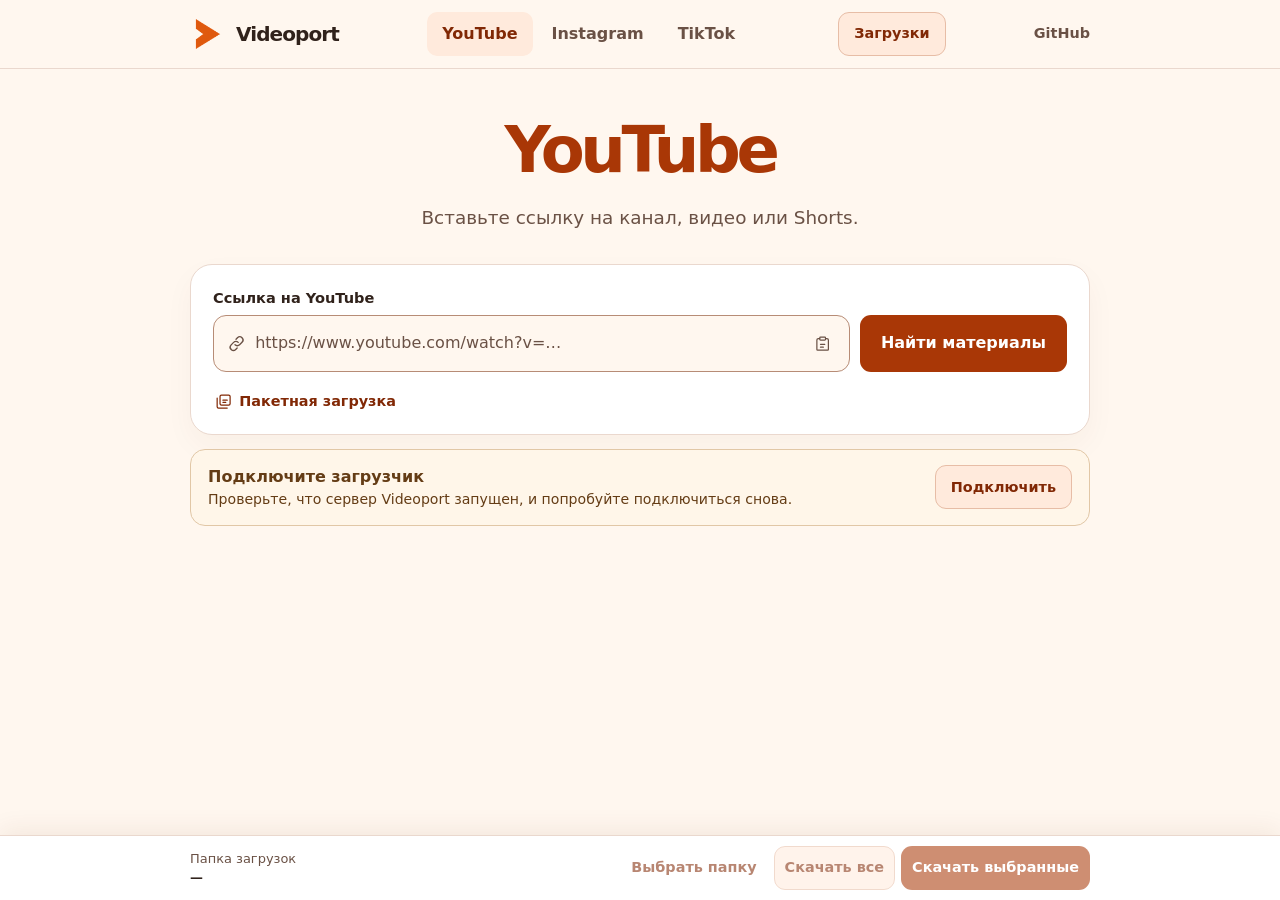
==== commit a1568550: "Add clip reframing, saved tracking and Qwen briefs" ====
--- a/index.html
+++ b/index.html
@@ -116,12 +116,18 @@
         <label>Целевая длительность<select id="clip-length"><option value="30">30 секунд</option><option value="45" selected>45 секунд</option><option value="60">60 секунд</option></select></label>
         <label>Количество вариантов<input type="number" id="clip-count" value="5" min="1" max="10"></label>
         <label>Язык речи<select id="clip-language"><option value="auto">Определить</option><option value="ru" selected>Русский</option><option value="en">Английский</option></select></label>
-        <label>Распознавание<select id="clip-quality"><option value="medium">Точнее · Whisper Medium</option><option value="small">Быстрее · Whisper Small</option></select></label>
+        <label>Модель<select id="clip-quality"><option value="turbo">Large-v3 Turbo</option><option value="medium">Whisper Medium</option><option value="small">Whisper Small</option></select></label>
+        <label>Устройство<select id="clip-device"><option value="auto">Авто · NVIDIA или процессор</option><option value="cpu">Процессор</option></select></label>
       </div>
       <label class="check-label"><input type="checkbox" id="clip-semantic" aria-describedby="semantic-size" checked> Собрать отрезки по смыслу с Qwen</label>
-      <p id="semantic-size" class="clip-note">Модели работают локально. Whisper скачивается при первом анализе (540 МБ в точном режиме или 190 МБ в быстром). Для смыслового монтажа нужен Qwen (1,15 ГБ).</p>
+      <label class="clip-brief">Задание для Qwen <span class="clip-note">необязательно</span>
+        <textarea id="clip-assignment" maxlength="500" rows="2" placeholder="Например, выбери спокойные моменты, где автор говорит о съёмке"></textarea>
+      </label>
+      <output id="clip-project-assignment" class="clip-note" hidden></output>
+      <p id="semantic-size" class="clip-note">Модели работают локально. Turbo скачивает 574 МБ, Medium 539 МБ, Small 190 МБ. При первом запуске на NVIDIA скачиваются библиотеки CUDA (482 МБ).</p>
       <button class="button primary" type="button" id="clip-analyse" disabled>Найти фрагменты</button>
       <p id="clip-status" role="status" aria-live="polite" hidden></p>
+      <output id="clip-speech" class="clip-note" hidden></output>
       <progress id="clip-progress" max="100" aria-label="Ход обработки" hidden></progress>
       <p id="clip-error" class="error" role="alert" hidden></p>
       <p id="clip-warning" class="clip-note" hidden></p>
@@ -219,11 +225,12 @@
             <button type="button" class="button secondary editor-play">Воспроизвести</button>
             <label>Громкость<input class="editor-volume" type="range" min="0" max="1" step=".05" value="1"></label>
           </div>
-          <p class="clip-note editor-video-status" role="status"></p>
+          <p class="clip-note editor-video-status" role="status" hidden></p>
         </section>
         <aside class="editor-inspector" aria-label="Инструменты редактора">
           <nav class="editor-tabs" aria-label="Инструменты">
             <button type="button" class="editor-tab" data-editor-panel="cuts" aria-pressed="true">Монтаж</button>
+            <button type="button" class="editor-tab" data-editor-panel="frame" aria-pressed="false">Кадр</button>
             <button type="button" class="editor-tab" data-editor-panel="caption-panel" aria-pressed="false">Субтитры</button>
           </nav>
         <section class="editor-cuts" aria-label="Отрезки">
@@ -232,50 +239,92 @@
           <summary>Добавить из расшифровки</summary>
           <label>Найти реплику<input type="search" class="montage-search"></label>
           <p class="clip-note montage-transcript-state" role="status"></p>
-          <ul class="montage-transcript-results"></ul>
+          <div class="transcript-pages montage-actions">
+            <button type="button" class="button secondary transcript-previous" aria-label="Предыдущая реплика">←</button>
+            <ul class="montage-transcript-results"></ul>
+            <button type="button" class="button secondary transcript-next" aria-label="Следующая реплика">→</button>
+          </div>
         </details>
-        <div class="clip-fields">
-          <label>Кадрирование<select class="clip-mode"><option value="crop">Обрезать по центру</option><option value="fit">Оставить весь кадр</option></select></label>
-        </div>
+        </section>
+        <section class="editor-frame" aria-label="Формат кадра и автослежение" hidden>
+          <div class="frame-options">
+            <label>Формат<select class="clip-aspect">
+              <option value="9:16">9:16 · 1080 × 1920</option><option value="16:9">16:9 · 1920 × 1080</option>
+            </select></label>
+            <label>Кадрирование<select class="clip-mode">
+              <option value="crop">Заполнить кадр</option><option value="fit">Показать весь кадр</option>
+            </select></label>
+          </div>
+          <label class="check-label frame-switch"><input type="checkbox" class="track-enabled"> Автослежение</label>
+          <label class="track-choice">Цель слежения<select class="track-target">
+            <option value="face">Лицо</option><option value="motion">Движение</option><option value="object">Указанный объект</option>
+          </select></label>
+          <button type="button" class="button secondary track-pick" aria-pressed="false" hidden>Указать объект в кадре</button>
+          <p class="clip-note track-status" role="status"></p>
+          <button type="button" class="button secondary track-retry" hidden>Повторить</button>
         </section>
         <section class="editor-caption-panel" aria-label="Редактор субтитров" hidden>
-          <button type="button" class="button secondary caption-retry">Распознать речь в клипе заново</button>
-          <div class="caption-options">
-            <label>Показ<select data-caption-style="mode" aria-label="Показ субтитров">
-              <option value="1">По одному слову</option><option value="2">По два слова</option>
-              <option value="3">По три слова</option><option value="lines">Две строки</option><option value="phrase">Целая реплика</option>
-            </select></label>
-            <label>Шрифт<select data-caption-style="font"><option value="blocks">Blocks · Unbounded</option><option value="manrope">Manrope</option><option value="oswald">Oswald</option></select></label>
-          </div>
-          <label class="caption-font-file">Добавить шрифт TTF или OTF<input type="file" class="caption-font-input" accept=".ttf,.otf,font/ttf,font/otf"></label>
-          <details class="caption-appearance">
-            <summary>Оформление</summary>
+          <nav class="caption-tabs" aria-label="Настройки субтитров">
+            <button type="button" data-caption-panel="text" aria-pressed="true">Текст</button>
+            <button type="button" data-caption-panel="style" aria-pressed="false">Оформление</button>
+            <button type="button" data-caption-panel="speech" aria-pressed="false">Распознавание</button>
+          </nav>
+          <div class="caption-page-text">
+            <div class="caption-navigation">
+              <button type="button" class="button secondary caption-previous" aria-label="Предыдущий блок">←</button>
+              <select class="caption-select" aria-label="Блок на таймлайне"></select>
+              <button type="button" class="button secondary caption-next" aria-label="Следующий блок">→</button>
+            </div>
+            <fieldset class="caption-fields">
+              <textarea maxlength="600" rows="2" class="caption-text" aria-label="Текст субтитров" placeholder="Текст субтитров"></textarea>
+              <div class="caption-options">
+                <label>Начало в клипе, сек<input class="caption-start" type="number" min="0" step=".01"></label>
+                <label>Конец в клипе, сек<input class="caption-end" type="number" min="0" step=".01"></label>
+              </div>
+            </fieldset>
+            <div class="montage-actions caption-actions">
+              <button type="button" class="button secondary caption-add">Добавить</button>
+              <button type="button" class="button secondary caption-split">Разделить</button>
+              <button type="button" class="button secondary caption-merge" title="Объединить со следующим блоком">Объединить</button>
+              <button type="button" class="button secondary caption-delete">Удалить</button>
+              <button type="button" class="button quiet caption-undo" aria-label="Отменить правку" title="Отменить правку">↶</button>
+            </div>
+            <p class="clip-note caption-message" role="status"></p>
+          </div>
+          <div class="caption-page-style" hidden>
             <div class="caption-options">
+              <label>Показ<select data-caption-style="mode" aria-label="Показ субтитров">
+                <option value="1">По одному слову</option><option value="2">По два слова</option>
+                <option value="3">По три слова</option><option value="lines">Две строки</option><option value="phrase">Целая реплика</option>
+              </select></label>
+              <label>Шрифт<select data-caption-style="font"><option value="blocks">Blocks · Unbounded</option><option value="manrope">Manrope</option><option value="oswald">Oswald</option></select></label>
+            </div>
+            <div class="caption-options caption-appearance">
               <label>Размер<input data-caption-style="size" type="number" min="32" max="135" step="1"></label>
               <label>Высота, %<input data-caption-style="position" type="number" min="8" max="92" step="1"></label>
               <label>Цвет текста<input data-caption-style="color" type="color"></label>
               <label>Цвет обводки<input data-caption-style="stroke" type="color"></label>
               <label>Обводка<input data-caption-style="outline" type="number" min="0" max="15" step="1"></label>
               <label>Тень<input data-caption-style="shadow" type="number" min="0" max="12" step="1"></label>
+            </div>
+            <div class="caption-style-footer">
               <label class="check-label"><input data-caption-style="background" type="checkbox"> Подложка</label>
-            </div>
-          </details>
-          <label class="caption-choice">Блок на таймлайне<select class="caption-select"></select></label>
-          <fieldset class="caption-fields">
-            <label>Текст<textarea maxlength="600" rows="3" class="caption-text"></textarea></label>
+              <label class="button secondary caption-font-file">Добавить шрифт<input type="file" class="caption-font-input" accept=".ttf,.otf,font/ttf,font/otf"></label>
+            </div>
+          </div>
+          <div class="caption-page-speech" hidden>
             <div class="caption-options">
-              <label>Начало в клипе, сек<input class="caption-start" type="number" min="0" step=".01"></label>
-              <label>Конец в клипе, сек<input class="caption-end" type="number" min="0" step=".01"></label>
-            </div>
-          </fieldset>
-          <div class="montage-actions caption-actions">
-            <button type="button" class="button secondary caption-add">Добавить</button>
-            <button type="button" class="button secondary caption-split">Разделить</button>
-            <button type="button" class="button secondary caption-merge">Объединить со следующим</button>
-            <button type="button" class="button secondary caption-delete">Удалить</button>
-            <button type="button" class="button quiet caption-undo">Отменить правку</button>
-          </div>
-          <p class="clip-note caption-message" role="status"></p>
+              <label>Модель распознавания<select class="caption-quality"><option value="turbo">Large-v3 Turbo</option><option value="medium">Whisper Medium</option><option value="small">Whisper Small</option></select></label>
+              <label>Устройство<select class="caption-device"><option value="auto">Авто · NVIDIA или процессор</option><option value="cpu">Процессор</option></select></label>
+            </div>
+            <div class="montage-actions caption-actions">
+              <button type="button" class="button secondary caption-retry">Распознать заново</button>
+              <button type="button" class="button secondary caption-reset">Сбросить правки в отрезке</button>
+              <button type="button" class="button secondary caption-srt">Сохранить SRT</button>
+              <button type="button" class="button quiet caption-srt-folder" hidden>Открыть папку</button>
+            </div>
+            <p class="caption-speech clip-note" hidden></p>
+          </div>
         </section>
         </aside>
         <section class="editor-timeline" aria-label="Таймлайн">
--- a/docs/styles.css
+++ b/docs/styles.css
@@ -220,7 +220,7 @@
 @font-face { font-family: "VP Oswald"; src: url("./fonts/Oswald.ttf") format("truetype"); font-display: swap; }
 
 .clip-projects { display: flex; gap: 10px; align-items: end; flex-wrap: wrap; margin-bottom: 12px; }
-.clip-projects label, .caption-options label, .caption-choice, .caption-fields label { display: grid; gap: 4px; min-width: 0; }
+.clip-projects label, .caption-options label, .caption-fields label { display: grid; gap: 4px; min-width: 0; }
 .clip-projects label { flex: 1 1 260px; }
 .clip-projects select { width: 100%; }
 #clip-project-source { flex-basis: 100%; overflow-wrap: anywhere; }
@@ -250,7 +250,7 @@
 .editor-transport label { display: flex; gap: 5px; align-items: center; font-size: .8rem; }
 .editor-video-status { text-align: center; margin: 5px 0 0; }
 .caption-options { display: grid; grid-template-columns: repeat(2, minmax(0,1fr)); gap: 6px; }
-.caption-options input:not([type=checkbox]), .caption-options select, .caption-choice select, .caption-fields input, .caption-fields textarea { width: 100%; min-width: 0; color: var(--ink); border: 1px solid var(--border); border-radius: 7px; padding: 6px; font: inherit; background: var(--white); box-sizing: border-box; }
+.caption-options input:not([type=checkbox]), .caption-options select, .caption-select, .caption-fields input, .caption-fields textarea { width: 100%; min-width: 0; color: var(--ink); border: 1px solid var(--border); border-radius: 7px; padding: 6px; font: inherit; background: var(--white); box-sizing: border-box; }
 .caption-options input[type=color] { min-height: 33px; padding: 2px; }
 .caption-options .check-label { display: flex; align-items: center; }
 .caption-appearance { margin-block: 7px; }
@@ -285,7 +285,7 @@
 .editor-tab { flex: 1; min-height: 40px; border: 1px solid transparent; border-radius: 6px; background: transparent; font: inherit; font-weight: 650; color: var(--ink); cursor: pointer; }
 .editor-tab[aria-pressed=true] { border-color: var(--border); background: var(--white); color: var(--accent-hover); }
 .editor-cuts .montage-segments { display: block; }
-.caption-retry { margin-bottom: 9px; }
+.caption-retry { margin-block: 8px 9px; }
 .editor-workspace > .editor-timeline { padding: 9px; background: #27201d; color: #fff4e9; border-color: #4f3a2e; }
 .timeline-toolbar { display: flex; align-items: center; gap: 6px 10px; flex-wrap: wrap; margin-bottom: 7px; }
 .timeline-toolbar h3 { margin: 0 6px 0 0; }
@@ -322,3 +322,72 @@
   .editor-inspector { order: 2; }
   .editor-stage { width: min(100%, 205px); }
 }
+
+.clip-brief { display: block; margin-block: 9px; }
+.clip-brief textarea { display: block; width: 100%; margin-top: 4px; resize: vertical; min-height: 58px; padding: 7px; border: 1px solid var(--border); border-radius: 8px; color: var(--ink); background: var(--white); font: inherit; }
+#clip-dialog { width: min(1360px, calc(100vw - 24px)); }
+.editor-header { align-items: center; padding: 8px 12px; }
+.editor-heading { display: flex; align-items: center; gap: 10px; }
+.editor-heading h2 { margin: 0; white-space: nowrap; }
+.editor-heading input { max-width: 350px; }
+.editor-header .button, .editor-transport .button { min-height: 34px; padding: 4px 10px; }
+.editor-save-status { max-width: 255px; }
+.editor-workspace { height: min(875px, calc(100dvh - 95px)); grid-template-columns: minmax(0, 1fr) minmax(365px, .79fr); grid-template-rows: minmax(0, 1fr) auto; gap: 8px; padding: 8px; }
+.editor-workspace > .editor-view { background: #241b18; display: grid; grid-template-rows: minmax(0, 1fr) auto auto; align-items: center; height: 100%; padding: 8px; container-type: size; }
+.editor-stage { width: min(100%, 290px, calc((100cqh - 47px) * 9 / 16)); }
+.editor-stage[data-aspect="16:9"] { aspect-ratio: 16 / 9; width: min(100%, calc((100cqh - 47px) * 16 / 9)); }
+.editor-stage[data-picking] .editor-video { cursor: crosshair; }
+.editor-stage[data-picking] .editor-overlay { display: none; }
+.editor-transport { margin-top: 4px; }
+.editor-inspector { align-self: stretch; overflow: auto; }
+.editor-tabs { padding: 4px; }
+.editor-tab { min-height: 35px; }
+.editor-inspector > section { padding: 7px 10px; }
+.editor-inspector label { font-size: .86rem; }
+.editor-inspector input:not([type=checkbox], [type=file]), .editor-inspector select, .editor-inspector textarea { font-size: .9rem; padding: 5px 7px; }
+.editor-inspector select, .editor-inspector input:not([type=checkbox], [type=file]) { min-height: 31px; }
+.editor-inspector textarea { resize: none; }
+.editor-inspector .button { min-height: 32px; padding: 3px 7px; font-size: .82rem; }
+.frame-options, .track-choice { display: grid; gap: 6px; }
+.frame-options { grid-template-columns: 1fr 1fr; }
+.frame-options label { display: grid; min-width: 0; gap: 4px; }
+.frame-options select, .track-choice select { width: 100%; color: var(--ink); background: var(--white); border: 1px solid var(--border); border-radius: 7px; }
+.frame-switch { margin-block: 9px; }
+.track-pick { margin-top: 6px; }
+.track-pick[aria-pressed=true] { background: var(--accent); color: white; }
+.track-status { margin: 6px 0 0; }
+.caption-tabs { display: flex; gap: 4px; margin-bottom: 7px; }
+.caption-tabs button { min-height: 31px; padding: 3px 7px; font: inherit; font-size: .83rem; color: var(--ink); background: transparent; border: 1px solid transparent; border-radius: 6px; cursor: pointer; }
+.caption-tabs button[aria-pressed=true] { border-color: var(--border); background: var(--peach); color: var(--accent-hover); }
+.caption-navigation { display: grid; grid-template-columns: auto minmax(0, 1fr) auto; gap: 5px; align-items: end; }
+.caption-appearance { grid-template-columns: repeat(3, minmax(0, 1fr)); margin-block: 4px; row-gap: 4px; }
+.caption-style-footer { display: flex; gap: 8px; align-items: center; flex-wrap: wrap; }
+.caption-font-file { position: relative; margin: 0; display: inline-flex; cursor: pointer; overflow: hidden; }
+.caption-font-file:focus-within { outline: 2px solid var(--accent); }
+.caption-font-input { position: absolute; width: 100%; height: 100%; opacity: 0; inset: 0; cursor: pointer; }
+.caption-retry { margin: 0; }
+.transcript-pages { display: grid; grid-template-columns: auto minmax(0, 1fr) auto; }
+.transcript-pages .montage-transcript-results { margin: 0; overflow: hidden; }
+.transcript-pages .montage-transcript-results .button { display: block; white-space: nowrap; overflow: hidden; text-overflow: ellipsis; margin: 0; }
+.editor-inspector .montage-segments { margin: 0; }
+.editor-inspector .montage-transcript { margin: 7px 0 0; }
+.editor-inspector .montage-transcript-state { margin: 3px 0; }
+.editor-inspector .montage-segment-head .button { min-width: 34px; }
+@media (max-width: 849px) {
+  .editor-workspace { height: auto; display: flex; flex-direction: column; align-items: stretch; }
+  .editor-workspace > .editor-view { container-type: normal; height: auto; }
+  .editor-stage { width: min(100%, 200px); }
+  .editor-stage[data-aspect="16:9"] { width: min(100%, 480px); }
+  .editor-view { order: 0; }
+  .editor-timeline { order: 1; }
+  .editor-inspector { order: 2; }
+}
+.caption-grip { display: none; position: absolute; top: 3px; bottom: 3px; width: min(9px, 25%); border-radius: 2px; background: #7b391d; cursor: ew-resize; touch-action: none; }
+.caption-grip-start { left: 1px; }
+.caption-grip-end { right: 1px; }
+.caption-track button[aria-pressed=true] .caption-grip { display: block; }
+.caption-track button[aria-pressed=true] { padding-inline: 11px; }
+.editor-inspector .caption-text { min-height: 54px; margin: 0; }
+.editor-inspector .caption-message:empty { margin: 0; }
+.editor-inspector .caption-fields { margin-block: 5px; }
+.editor-inspector .caption-style-footer .check-label, .editor-inspector .frame-switch { min-height: 30px; }
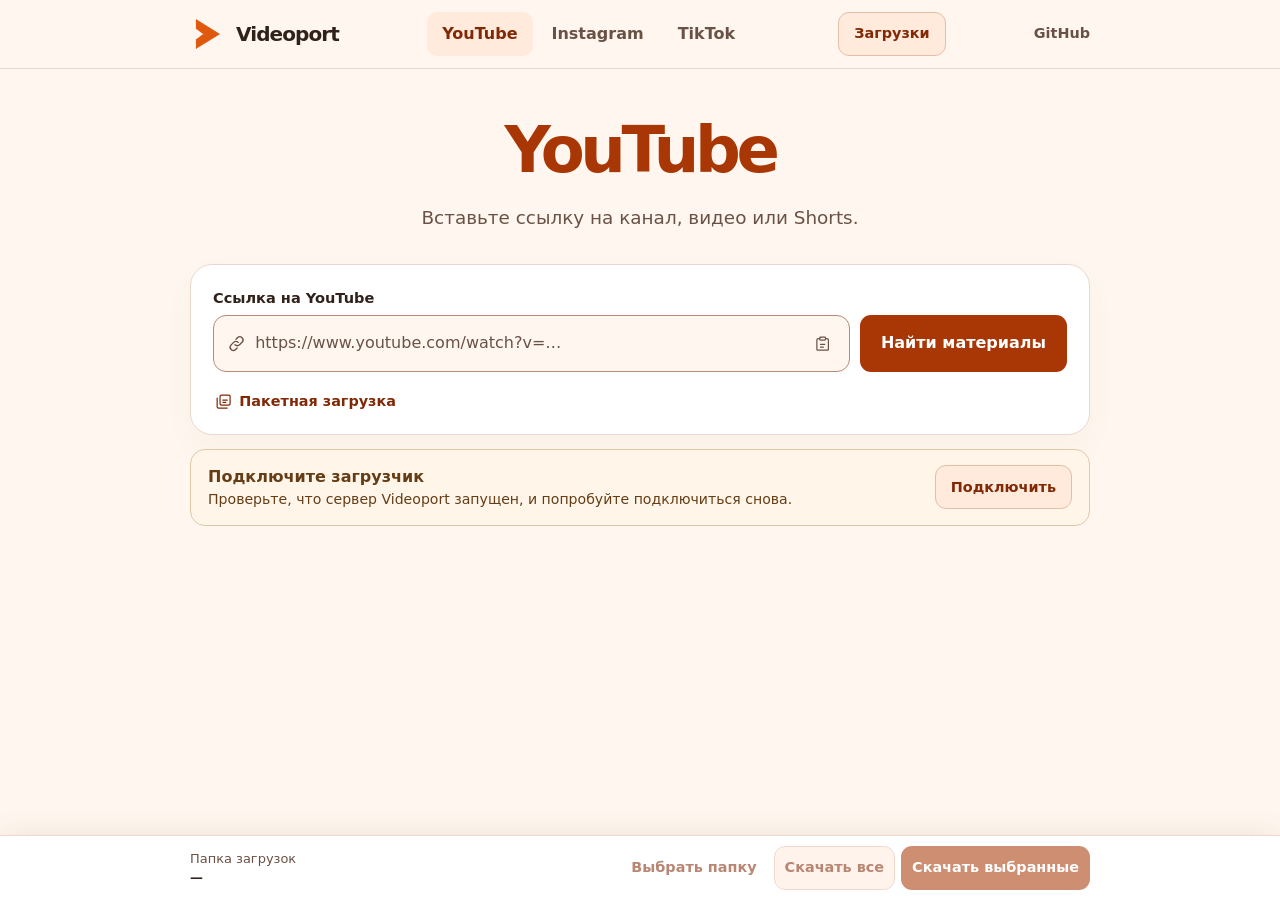
==== commit a202d87d: "Add local transcription, Qwen script studio and installer updates" ====
--- a/index.html
+++ b/index.html
@@ -9,6 +9,7 @@
   <meta name="referrer" content="no-referrer">
   <title>Videoport — загрузка материалов</title>
   <link rel="stylesheet" href="./docs/styles.css">
+  <link rel="stylesheet" href="./docs/studio-workspace.css">
   <script type="module" src="./docs/app.js"></script>
 </head>
 <body>
@@ -30,8 +31,11 @@
         <button type="button" data-platform="instagram" aria-pressed="false">Instagram</button>
         <button type="button" data-platform="tiktok" aria-pressed="false">TikTok</button>
         <button type="button" id="open-clips" aria-pressed="false" hidden>Нарезка</button>
+        <button type="button" id="open-transcript" aria-pressed="false" hidden>Транскрибация</button>
+        <button type="button" id="open-scripts" aria-pressed="false" hidden>Сценарии</button>
       </nav>
       <button type="button" class="button secondary" id="show-downloads">Загрузки</button>
+      <button type="button" id="open-update" class="button quiet" aria-label="Обновления Videoport" hidden>Обновления</button>
       <a class="source" href="https://github.com/Poklontsevv/downloader" target="_blank" rel="noopener">GitHub</a>
     </div>
   </header>
@@ -97,6 +101,197 @@
       <ul id="result-list" class="result-list"></ul>
     </section>
   </main>
+  <main class="studio-page shell" id="transcript-main" hidden>
+    <header class="studio-title">
+      <div><h1>Транскрибация</h1><p>Расшифровка аудио и видео на компьютере</p></div>
+      <button type="button" class="button primary" id="tr-import">Новая расшифровка</button>
+    </header>
+    <p class="studio-feedback" id="tr-feedback" role="status" hidden></p>
+    <div class="studio-grid">
+      <aside class="studio-pane library-pane" aria-label="Библиотека расшифровок">
+        <h2>Библиотека</h2>
+        <label>Поиск записей<input type="search" id="tr-library-search" placeholder="Название записи"></label>
+        <label>Папка<select id="tr-folder-filter" aria-label="Папка библиотеки"></select></label>
+        <ul class="studio-list" id="tr-jobs"></ul>
+        <button type="button" class="button secondary" id="tr-bulk" disabled>Экспорт выбранных</button>
+      </aside>
+      <section class="studio-pane studio-empty" id="tr-empty">
+        <h2>В библиотеке нет открытой записи</h2><p>Выберите запись или добавьте аудио и видео.</p>
+      </section>
+      <section class="studio-pane transcript-pane" id="tr-work" hidden aria-label="Редактор расшифровки">
+        <div class="studio-row studio-between">
+          <div><h2 id="tr-title"></h2><p id="tr-status" class="studio-note" role="status"></p></div>
+          <button type="button" class="button secondary" id="tr-export">Экспорт</button>
+        </div>
+        <progress id="tr-progress" max="100" hidden aria-label="Прогресс распознавания всей записи"></progress>
+        <div class="studio-row">
+          <button type="button" class="button quiet" data-tr-action="pause" hidden>Пауза</button>
+          <button type="button" class="button quiet" data-tr-action="resume" hidden>Продолжить</button>
+          <button type="button" class="button quiet" data-tr-action="cancel" hidden>Отменить обработку</button>
+          <button type="button" class="button quiet" id="tr-organize">Название и папка</button>
+          <button type="button" class="button quiet" id="tr-delete" hidden>Удалить</button>
+        </div>
+        <div class="tr-tools">
+          <video id="tr-player" controls preload="metadata" hidden aria-label="Проигрыватель записи"></video>
+          <p class="studio-note" id="tr-player-error" hidden>Этот аудиокодек пока недоступен в проигрывателе.</p>
+          <div class="studio-row tr-filter-row">
+            <label>Поиск по тексту<input type="search" id="tr-search" placeholder="Найти реплику"></label>
+            <button type="button" class="button quiet" id="tr-replace">Заменить</button>
+            <button type="button" class="button quiet" id="tr-translate">Перевести</button>
+            <button type="button" class="button quiet" id="tr-add-cue">Добавить реплику</button>
+          </div>
+        </div>
+        <div class="tr-edit-grid">
+          <div class="tr-cue-pane">
+            <ol class="tr-cues" id="tr-cues"></ol>
+            <p id="tr-empty-cues" class="studio-note" hidden></p>
+          </div>
+          <form id="tr-editor" class="tr-editor" hidden>
+            <label>Реплика<textarea id="tr-text" rows="4" maxlength="4000"></textarea></label>
+            <div class="studio-fields">
+              <label>Начало, сек<input required id="tr-start" type="number" step=".001" min="0"></label>
+              <label>Конец, сек<input required id="tr-end" type="number" step=".001" min="0"></label>
+            </div>
+            <label>Говорящий<input id="tr-speaker" list="tr-voices" maxlength="50"></label>
+            <datalist id="tr-voices"></datalist>
+            <div class="studio-row">
+              <button type="submit" class="button primary">Сохранить</button>
+              <button type="button" class="button quiet" id="tr-rename-voice">Имя для всех реплик</button>
+            </div>
+            <div class="studio-row">
+              <button type="button" class="button quiet" data-tr-edit="split">Разделить</button>
+              <button type="button" class="button quiet" data-tr-edit="merge">Объединить</button>
+              <button type="button" class="button quiet" data-tr-edit="delete">Удалить реплику</button>
+            </div>
+          </form>
+        </div>
+        <div class="studio-row studio-between tr-pagination">
+          <button type="button" class="button quiet" id="tr-prev">Назад</button>
+          <output id="tr-page"></output>
+          <button type="button" class="button quiet" id="tr-next">Дальше</button>
+        </div>
+      </section>
+    </div>
+  </main>
+
+  <dialog class="studio-dialog" id="tr-import-dialog" aria-labelledby="tr-import-title">
+    <form id="tr-import-form">
+      <h2 id="tr-import-title">Новая расшифровка</h2>
+      <div class="studio-row"><button type="button" class="button secondary" id="tr-pick">Выбрать файлы</button><output id="tr-picked">Файлы не выбраны</output></div>
+      <label>Из загрузок<select id="tr-downloads" multiple size="3"></select></label>
+      <div class="studio-fields">
+        <label>Язык записи<select id="tr-language"></select></label>
+        <label>Модель<select id="tr-quality"><option value="turbo">Large-v3 Turbo</option><option value="medium">Whisper Medium</option><option value="small">Whisper Small</option></select></label>
+        <label>Устройство<select id="tr-device"><option value="auto">Авто · NVIDIA или процессор</option><option value="cpu">Процессор</option></select></label>
+        <label>Говорящие<select id="tr-recognize-speakers"><option value="0">Без разметки</option><option value="-1">Определить автоматически</option></select></label>
+        <label>Папка библиотеки<input id="tr-folder" maxlength="100" placeholder="Например, интервью"></label>
+      </div>
+      <label class="check-label"><input id="tr-restore" type="checkbox"> Усилить тихую речь и убрать низкочастотный гул</label>
+      <label class="check-label"><input id="tr-english" type="checkbox"> Сразу перевести речь на английский</label>
+      <p class="studio-note" id="tr-import-note" aria-live="polite"></p>
+      <div class="studio-row studio-dialog-actions"><button type="button" class="button quiet" data-close-dialog>Отмена</button><button type="submit" class="button primary">Начать</button></div>
+    </form>
+  </dialog>
+
+  <dialog class="studio-dialog" id="tr-action-dialog" aria-labelledby="tr-action-title">
+    <form id="tr-action-form">
+      <h2 id="tr-action-title"></h2>
+      <div id="tr-action-fields"></div>
+      <p id="tr-action-status" class="studio-note" role="status"></p>
+      <div class="studio-row studio-dialog-actions"><button type="button" class="button quiet" data-close-dialog>Отмена</button><button class="button primary" type="submit" id="tr-action-submit"></button></div>
+    </form>
+  </dialog>
+
+  <main class="studio-page shell" id="scripts-main" hidden>
+    <header class="studio-title">
+      <div><h1>Сценарии</h1><p>Чат с Qwen, текст для съёмки и раскадровка</p></div>
+      <button type="button" class="button primary" id="script-new">Новый сценарий</button>
+    </header>
+    <p class="studio-feedback" id="script-feedback" role="status" hidden></p>
+    <div class="studio-grid">
+      <aside class="studio-pane library-pane" aria-label="Проекты сценариев">
+        <h2>Проекты</h2>
+        <ul class="studio-list" id="script-projects"></ul>
+      </aside>
+      <section class="studio-pane studio-empty" id="script-empty">
+        <h2>Что будем снимать?</h2>
+        <p>Задай тему, формат и длительность, чтобы начать.</p>
+        <button type="button" class="button secondary" id="script-empty-new">Создать сценарий</button>
+      </section>
+      <section class="studio-pane script-pane" id="script-work" hidden aria-label="Сценарий">
+        <div class="studio-row studio-between"><div><h2 id="script-title"></h2><p class="studio-note" id="script-spec"></p></div></div>
+        <nav class="studio-tabs" aria-label="Раздел проекта">
+          <button type="button" data-script-panel="chat" aria-pressed="true">Чат</button>
+          <button type="button" data-script-panel="text" aria-pressed="false">Текст сценария</button>
+          <button type="button" data-script-panel="board" aria-pressed="false">Раскадровка</button>
+          <button type="button" data-script-panel="sources" aria-pressed="false">Источники</button>
+        </nav>
+        <section id="script-chat" class="script-chat" aria-label="Чат">
+          <div id="script-messages" class="script-messages" role="log" aria-live="polite"></div>
+          <div class="studio-row">
+            <button type="button" class="button secondary" id="script-draft">Написать сценарий</button>
+            <button type="button" class="button quiet" id="script-board-generate">Сделать раскадровку</button>
+          </div>
+          <form id="script-chat-form">
+            <label>Сообщение<textarea rows="2" maxlength="9000" id="script-message" placeholder="Например, предложи три варианта начала и сделай тон спокойнее"></textarea></label>
+            <button type="submit" class="button primary">Отправить</button>
+          </form>
+        </section>
+        <section id="script-text" class="script-text" aria-label="Текст сценария" hidden>
+          <label>Текст для съёмки<textarea rows="12" maxlength="80000" id="script-content"></textarea></label>
+          <div class="studio-row">
+            <button type="button" class="button primary" id="script-save-text">Сохранить текст</button>
+            <button type="button" class="button secondary" id="script-copy">Копировать</button>
+            <button type="button" class="button quiet" id="script-export-text">Экспорт TXT</button>
+          </div>
+        </section>
+        <section id="script-board" aria-label="Раскадровка" hidden>
+          <div class="studio-row">
+            <button type="button" class="button primary" id="script-save-board">Сохранить кадры</button>
+            <button type="button" class="button secondary" id="script-add-shot">Добавить кадр</button>
+            <button type="button" class="button quiet" id="script-export-board">Экспорт HTML</button>
+          </div>
+          <p class="studio-note" id="script-board-empty">Создай раскадровку из сценария или добавь первый кадр вручную.</p>
+          <div id="script-shots" class="script-shots"></div>
+        </section>
+        <section id="script-sources" aria-label="Источники и материалы" hidden>
+          <p class="studio-note">Qwen получает краткие выжимки по выбранным площадке и формату.</p>
+          <ul id="script-source-list"></ul>
+          <label>Заметки и выдержки из твоих материалов<textarea id="script-notes" maxlength="12000" rows="5"></textarea></label>
+          <div class="studio-row">
+            <label class="button secondary script-notes-file">Открыть TXT<input type="file" id="script-open-notes" accept=".txt,.md,text/plain"></label>
+            <button type="button" class="button primary" id="script-save-notes">Сохранить заметки</button>
+          </div>
+        </section>
+      </section>
+    </div>
+  </main>
+
+  <dialog class="studio-dialog" id="script-new-dialog" aria-labelledby="script-new-title">
+    <form id="script-new-form">
+      <h2 id="script-new-title">Новый сценарий</h2>
+      <label>Тема<input required maxlength="140" id="script-topic" placeholder="О чём ролик?"></label>
+      <div class="studio-fields">
+        <label>Формат<select id="script-format"><option value="short">Короткий</option><option value="long">Длинный</option></select></label>
+        <label>Площадка<select id="script-platform"><option value="shorts">YouTube Shorts</option><option value="tiktok">TikTok</option><option value="reels">Instagram Reels</option><option value="youtube">YouTube</option><option value="rutube">RuTube</option><option value="vk">VK</option><option value="dzen">Дзен</option><option value="general">Любая площадка</option></select></label>
+        <label>Длительность, сек<input id="script-seconds" type="number" min="5" max="3600" value="45" required></label>
+      </div>
+      <label>Аудитория и тон<textarea id="script-audience" maxlength="500" rows="2" placeholder="Например, новички. Спокойно, с примерами"></textarea></label>
+      <p id="script-new-status" class="studio-note" role="status"></p>
+      <div class="studio-row studio-dialog-actions"><button type="button" class="button quiet" data-close-dialog>Отмена</button><button class="button primary" type="submit">Создать</button></div>
+    </form>
+  </dialog>
+
+  <dialog class="studio-dialog" id="update-dialog" aria-labelledby="update-title">
+    <h2 id="update-title">Обновление Videoport</h2>
+    <p id="update-state" role="status">Проверяем версию…</p>
+    <progress id="update-progress" max="100" hidden aria-label="Загрузка установщика"></progress>
+    <div class="studio-row studio-dialog-actions">
+      <button type="button" class="button quiet" data-close-dialog>Закрыть</button>
+      <button type="button" class="button primary" id="update-command" hidden></button>
+    </div>
+  </dialog>
+
   <main class="shell" id="clip-main" hidden>
     <h1>Нарезка</h1>
     <p class="subtitle">Соберите короткие ролики из связанных фрагментов, поправьте монтаж и экспортируйте в MP4 9:16.</p>
--- a/docs/studio-workspace.css
+++ b/docs/studio-workspace.css
@@ -0,0 +1,78 @@
+.studio-page { max-width: 1320px; padding-block: 24px 30px; }
+.studio-title { display: flex; justify-content: space-between; align-items: flex-end; flex-wrap: wrap; gap: 12px; margin-bottom: 16px; }
+.studio-title h1 { margin: 0; font-size: clamp(1.8rem, 4vw, 3rem); line-height: 1.1; }
+.studio-title p, .studio-note { margin: 5px 0; color: var(--muted); font-size: .88rem; overflow-wrap: anywhere; }
+.studio-grid { display: grid; grid-template-columns: minmax(185px, .34fr) minmax(0, 1fr); gap: 10px; align-items: start; }
+.studio-pane { min-width: 0; padding: 14px; background: var(--white); border: 1px solid var(--border); border-radius: 12px; }
+.studio-pane h2, .studio-dialog h2 { margin: 0 0 6px; font-size: 1.18rem; overflow-wrap: anywhere; line-height: 1.25; }
+.studio-empty { min-height: 230px; display: grid; align-content: center; justify-items: start; }
+.studio-empty p { max-width: 44ch; margin-block: 5px 12px; color: var(--muted); }
+.studio-row { display: flex; gap: 6px; flex-wrap: wrap; align-items: center; }
+.studio-between { justify-content: space-between; }
+.studio-pane .button, .studio-dialog .button { min-height: 38px; padding: 5px 9px; }
+.studio-pane input:not([type=checkbox], [type=file]), .studio-pane textarea, .studio-pane select,
+.studio-dialog input:not([type=checkbox]), .studio-dialog textarea, .studio-dialog select {
+  display: block; width: 100%; min-width: 0; min-height: 38px; padding: 6px 8px; margin-top: 3px;
+  color: var(--ink); background: var(--white); border: 1px solid var(--input-border); border-radius: 7px;
+}
+.studio-pane textarea, .studio-dialog textarea { min-height: 58px; }
+.studio-pane label, .studio-dialog label { font-size: .86rem; }
+.studio-fields { display: grid; grid-template-columns: repeat(auto-fit,minmax(min(138px, 100%),1fr)); gap: 8px; }
+.studio-list { display: grid; gap: 4px; list-style: none; padding: 0; margin: 8px 0; max-height: min(420px, 52vh); overflow: auto; }
+.studio-list li { display: flex; align-items: center; min-width: 0; gap: 4px; }
+.studio-list .button { flex: 1; min-width: 0; text-align: left; background: var(--canvas); }
+.studio-list button[aria-current=true] { background: var(--peach); color: var(--accent-hover); }
+.studio-list strong, .studio-list small { display: block; overflow: hidden; text-overflow: ellipsis; white-space: nowrap; }
+.studio-list small { color: var(--muted); font-size: .73rem; }
+.studio-page progress, #update-progress { width: 100%; accent-color: var(--accent); }
+.studio-feedback { font-size: .9rem; color: var(--ink); background: var(--peach); border-radius: 8px; padding: 8px; margin: 0 0 8px; overflow-wrap: anywhere; }
+.studio-feedback[data-error=true] { color: var(--error); }
+.tr-tools { display: grid; gap: 6px; margin-block: 8px; }
+#tr-player { width: 100%; max-height: min(22vh, 176px); min-height: 52px; background: #241b18; border-radius: 7px; }
+.tr-filter-row { align-items: end; }
+.tr-filter-row label { flex: 1 0 145px; }
+.tr-edit-grid { display: grid; grid-template-columns: minmax(0, 1fr) minmax(0, auto); gap: 8px; }
+.tr-editor { width: min(36vw, 300px); display: grid; align-content: start; gap: 6px; padding: 8px; border: 1px solid var(--border); border-radius: 8px; }
+.tr-cue-pane { min-width: 0; }
+.tr-cues { max-height: min(48dvh, 460px); overflow: auto; list-style: none; padding: 0; margin: 0; }
+.tr-cues li { display: grid; grid-template-columns: auto minmax(0, 1fr); gap: 4px; border-bottom: 1px solid var(--border); padding: 3px 1px; }
+.tr-cues li[data-playing=true] { background: var(--peach); }
+.tr-time { color: var(--accent-hover); font-variant-numeric: tabular-nums; }
+.tr-text-button { text-align: left; overflow-wrap: anywhere; white-space: pre-wrap; font-weight: 550; }
+.tr-text-button small { display: block; color: var(--muted); font-size: .76rem; }
+.tr-pagination { margin-top: 5px; color: var(--muted); }
+.studio-dialog { max-height: calc(100dvh - 28px); width: min(590px, calc(100vw - 24px)); padding: 15px; border: 1px solid var(--border); border-radius: 12px; color: var(--ink); background: var(--canvas); }
+.studio-dialog::backdrop { background: #21160fc9; }
+.studio-dialog form { display: grid; gap: 8px; }
+.studio-dialog-actions { justify-content: flex-end; margin-top: 6px; }
+#tr-action-fields { display: grid; gap: 6px; }
+.studio-tabs { display: flex; flex-wrap: wrap; gap: 3px; margin-block: 6px 10px; border-bottom: 1px solid var(--border); }
+.studio-tabs button { min-height: 37px; padding: 4px 8px; border: 1px solid transparent; border-radius: 6px 6px 0 0; font: inherit; font-weight: 700; cursor: pointer; background: transparent; color: var(--ink); }
+.studio-tabs button[aria-pressed=true] { background: var(--peach); border-color: var(--border); color: var(--accent-hover); }
+.script-chat, .script-text { display: grid; gap: 7px; }
+.script-messages { min-height: 145px; max-height: min(44dvh, 460px); overflow: auto; display: flex; flex-direction: column; gap: 7px; padding: 5px; }
+.script-message { margin: 0; padding: 9px; max-width: 94%; border-radius: 9px; border: 1px solid var(--border); background: var(--canvas); overflow-wrap: anywhere; white-space: pre-wrap; }
+.script-message[data-role=user] { align-self: flex-end; background: var(--peach); }
+.script-message strong { display: block; font-size: .76rem; color: var(--muted); margin-bottom: 4px; }
+#script-chat-form { display: grid; gap: 6px; grid-template-columns: minmax(0, 1fr) auto; align-items: end; }
+.script-shots { display: grid; grid-template-columns: repeat(auto-fit, minmax(min(255px, 100%), 1fr)); gap: 7px; margin-top: 8px; }
+.script-shot { background: var(--canvas); border: 1px solid var(--border); border-radius: 8px; padding: 8px; min-width: 0; }
+.script-shot summary { cursor: pointer; margin-bottom: 4px; overflow-wrap: anywhere; }
+.shot-preview { display: grid; place-items: center; overflow: hidden; aspect-ratio: 16 / 9; margin: 4px 0; border-radius: 6px; padding: 6px; background: #352823; color: white; text-align: center; overflow-wrap: anywhere; }
+.script-shots[data-mode=short] .shot-preview { aspect-ratio: 9 / 16; max-height: 180px; margin-inline: auto; width: min(100%, 112px); }
+.shot-preview img { width: 100%; height: 100%; object-fit: contain; }
+.script-shot label { margin-top: 4px; }
+.script-notes-file { position: relative; overflow: hidden; cursor: pointer; }
+.script-notes-file input[type=file] { position: absolute; inset: 0; opacity: 0; cursor: pointer; }
+.script-notes-file:focus-within { outline: 2px solid var(--accent); }
+@media (max-width: 760px) {
+  .studio-grid { grid-template-columns: minmax(0, 1fr); }
+  .studio-list { max-height: 150px; }
+  .tr-editor { width: auto; }
+  .tr-edit-grid { grid-template-columns: minmax(0, 1fr); }
+}
+@media (max-width: 1120px) {
+  .top-inner { flex-wrap: wrap; gap: 0 8px; }
+  .top .platform-tabs { order: 4; width: 100%; overflow-x: auto; padding-bottom: 6px; }
+  .top .platform-tabs button { flex: 1 0 auto; padding-inline: 8px; }
+}
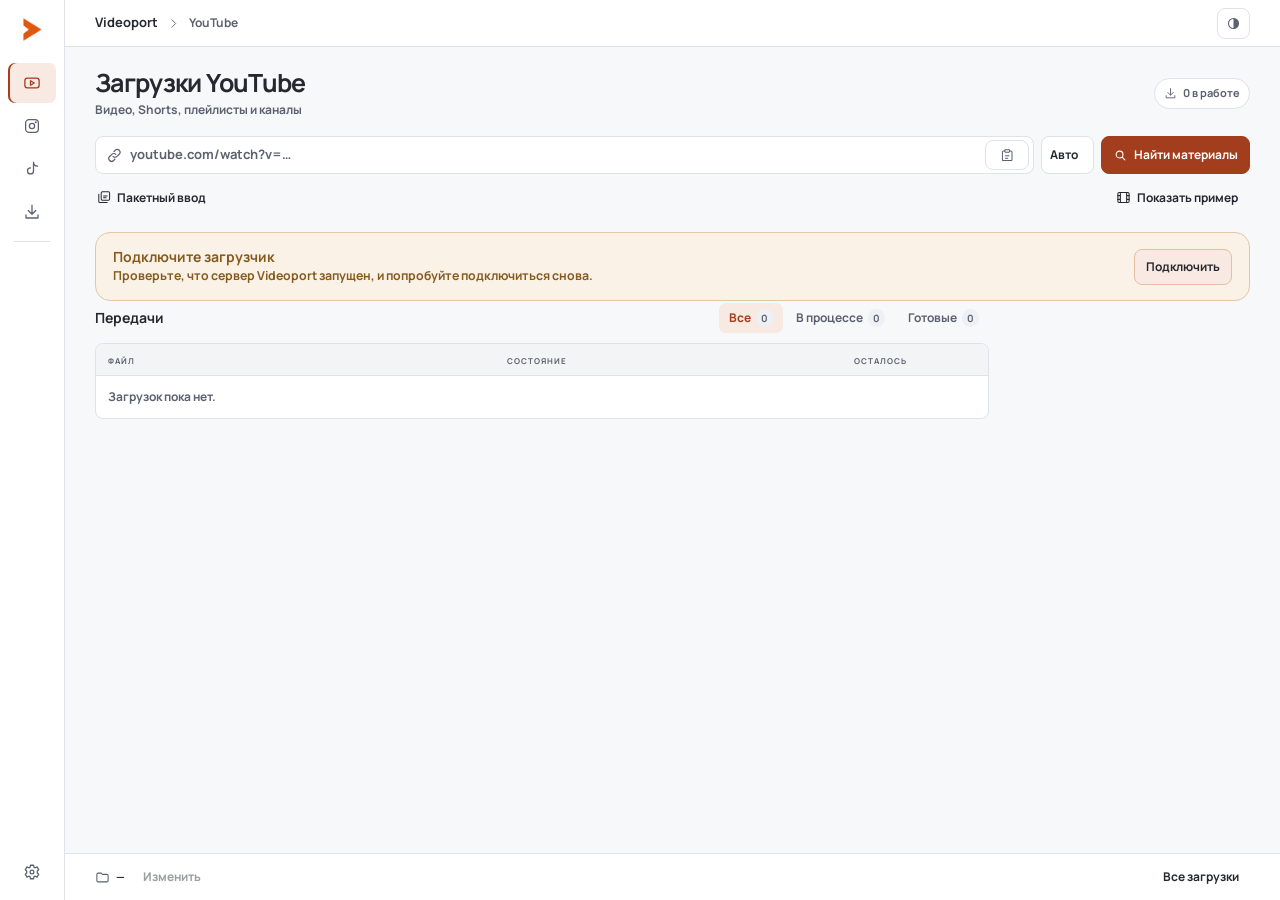
==== commit d724a470: "Ship the Videoport workspace redesign and segment editing" ====
--- a/index.html
+++ b/index.html
@@ -1,15 +1,16 @@
 <!doctype html>
-<html lang="ru">
+<html lang="ru" data-theme="light">
 <head>
   <meta charset="utf-8">
   <meta name="viewport" content="width=device-width, initial-scale=1">
-  <meta name="theme-color" content="#fff7ef">
+  <meta name="theme-color" content="#f7f8fa">
   <link rel="icon" type="image/png" href="./docs/videoport.png">
   <meta name="description" content="Скачивайте материалы с YouTube, Instagram и TikTok.">
   <meta name="referrer" content="no-referrer">
   <title>Videoport — загрузка материалов</title>
   <link rel="stylesheet" href="./docs/styles.css">
   <link rel="stylesheet" href="./docs/studio-workspace.css">
+  <link rel="stylesheet" href="./docs/workspace.css">
   <script type="module" src="./docs/app.js"></script>
 </head>
 <body>
@@ -21,56 +22,95 @@
     <symbol id="i-download" viewBox="0 0 24 24"><path d="M12 3v11m-4-4 4 4 4-4M4 15v4a2 2 0 0 0 2 2h12a2 2 0 0 0 2-2v-4"/></symbol>
     <symbol id="i-image" viewBox="0 0 24 24"><rect x="3" y="3" width="18" height="18" rx="3"/><circle cx="8.5" cy="8.5" r="1.5"/><path d="m21 16-5-5L6 21"/></symbol>
     <symbol id="i-x" viewBox="0 0 24 24"><path d="m6 6 12 12M6 18 18 6"/></symbol>
+    <symbol id="u-youtube" viewBox="0 0 24 24"><rect x="2.5" y="5.5" width="19" height="13" rx="3.5"/><path d="m10 9 5 3-5 3z"/></symbol>
+    <symbol id="u-instagram" viewBox="0 0 24 24"><rect x="3.5" y="3.5" width="17" height="17" rx="4.5"/><circle cx="12" cy="12" r="3.5"/><path d="M17 7h.01" stroke-width="2.7"/></symbol>
+    <symbol id="u-tiktok" viewBox="0 0 24 24"><path d="M14 3v11.5a4 4 0 1 1-4-4M14 3c0 3.4 2 5 5.4 5.3"/></symbol>
+    <symbol id="u-clips" viewBox="0 0 24 24"><rect x="6" y="3" width="12" height="18" rx="2"/><path d="m10 9 5 3-5 3z"/></symbol>
+    <symbol id="u-mic" viewBox="0 0 24 24"><rect x="9" y="3" width="6" height="12" rx="3"/><path d="M5.5 11a6.5 6.5 0 0 0 13 0M12 17.5V21m-3 0h6"/></symbol>
+    <symbol id="u-chat" viewBox="0 0 24 24"><path d="M5 4.5h14a2 2 0 0 1 2 2V15a2 2 0 0 1-2 2h-8.5L5 20v-3a2 2 0 0 1-2-2V6.5a2 2 0 0 1 2-2Z"/><path d="M7 9h10M7 13h6"/></symbol>
+    <symbol id="u-gear" viewBox="0 0 24 24"><path d="M10 3h4l.5 2.5 2 .9 2.2-1.3 2.2 3.8-1.8 1.7v2.8l1.8 1.7-2.2 3.8-2.2-1.3-2 .9L14 21h-4l-.5-2.5-2-.9-2.2 1.3-2.2-3.8 1.8-1.7v-2.8L3.1 8.9l2.2-3.8 2.2 1.3 2-.9z"/><circle cx="12" cy="12" r="2.5"/></symbol>
+    <symbol id="u-chevron" viewBox="0 0 24 24"><path d="m9 5 7 7-7 7"/></symbol>
+    <symbol id="u-down" viewBox="0 0 24 24"><path d="M12 3v12m-5-5 5 5 5-5M4 16v4h16v-4"/></symbol>
+    <symbol id="u-theme" viewBox="0 0 24 24"><circle cx="12" cy="12" r="8"/><path d="M12 4a8 8 0 0 1 0 16Z" fill="currentColor" stroke="none"/></symbol>
+    <symbol id="u-folder" viewBox="0 0 24 24"><path d="M3 7a2 2 0 0 1 2-2h5l2 2h7a2 2 0 0 1 2 2v8a2 2 0 0 1-2 2H5a2 2 0 0 1-2-2z"/></symbol>
+    <symbol id="u-search" viewBox="0 0 24 24"><circle cx="10.5" cy="10.5" r="5.5"/><path d="m15 15 4 4"/></symbol>
+    <symbol id="u-plus" viewBox="0 0 24 24"><path d="M12 5v14M5 12h14"/></symbol>
+    <symbol id="u-film" viewBox="0 0 24 24"><rect x="3" y="4" width="18" height="16" rx="2"/><path d="M7 4v16M17 4v16M3 9h4m-4 6h4m10-6h4m-4 6h4"/></symbol>
+    <symbol id="u-frame" viewBox="0 0 24 24"><path d="M4 9V4h5m6 0h5v5M4 15v5h5m6 0h5v-5"/><rect x="8" y="8" width="8" height="8" rx="1"/></symbol>
+    <symbol id="u-subtitles" viewBox="0 0 24 24"><rect x="3" y="5" width="18" height="14" rx="2"/><path d="M6 12h5m2 0h5M6 15h12"/></symbol>
+    <symbol id="u-scissors" viewBox="0 0 24 24"><circle cx="5" cy="6" r="3"/><circle cx="5" cy="18" r="3"/><path d="m8 7 12 13M8 17 20 4m-7 9 2-2"/></symbol>
+    <symbol id="u-layers" viewBox="0 0 24 24"><path d="m12 3 9 5-9 5-9-5 9-5zm-9 9 9 5 9-5m-18 4 9 5 9-5"/></symbol>
+    <symbol id="u-waveform" viewBox="0 0 24 24"><path d="M2 12h3l2-5 3 10 4-13 3 16 2-8h3"/></symbol>
+    <symbol id="u-check" viewBox="0 0 24 24"><path d="m5 12 4 4L19 6"/></symbol>
+    <symbol id="u-clocks" viewBox="0 0 24 24"><circle cx="12" cy="12" r="8.5"/><path d="M12 7v5l3 2"/></symbol>
+    <symbol id="u-play" viewBox="0 0 24 24"><path fill="currentColor" stroke="none" d="M8 4.5v15l12-7.5z"/></symbol>
+    <symbol id="u-pause" viewBox="0 0 24 24"><path d="M9 5v14m6-14v14"/></symbol>
+    <symbol id="u-send" viewBox="0 0 24 24"><path d="M12 19V5m-6 6 6-6 6 6"/></symbol>
+    <symbol id="u-attach" viewBox="0 0 24 24"><path d="m9 13 5.2-5.2a2 2 0 1 1 2.8 2.8l-6.6 6.6a4 4 0 0 1-5.7-5.7L12 4.2a5 5 0 0 1 7.1 7.1L13 17.5"/></symbol>
+    <symbol id="u-copy" viewBox="0 0 24 24"><rect x="8" y="8" width="12" height="12" rx="2"/><path d="M16 4H6a2 2 0 0 0-2 2v10"/></symbol>
+    <symbol id="u-file" viewBox="0 0 24 24"><path d="M6 3h8l4 4v14H6zM14 3v5h4M9 12h6m-6 4h6"/></symbol>
+    <symbol id="u-spark" viewBox="0 0 24 24"><path d="M14 3c0 5-3 8-8 8 5 0 8 3 8 8 0-5 3-8 8-8-5 0-8-3-8-8zM5 3v4M3 5h4m0 13v4m-2-2h4"/></symbol>
+    <symbol id="u-rear" viewBox="0 0 24 24"><path d="m12 5-7 7 7 7M5 12h15"/></symbol>
+    <symbol id="u-ahead" viewBox="0 0 24 24"><path d="m12 5 7 7-7 7m7-7H4"/></symbol>
+    <symbol id="u-image" viewBox="0 0 24 24"><rect x="3" y="4" width="18" height="16" rx="2"/><circle cx="9" cy="9" r="1.5"/><path d="m5 17 5-4 3 2 3-4 4 4"/></symbol>
+    <symbol id="u-close" viewBox="0 0 24 24"><path d="m6 6 12 12M18 6 6 18"/></symbol>
+    <symbol id="u-arrowup" viewBox="0 0 24 24"><path d="M6 18 18 6M7 6h11v11"/></symbol>
+    <symbol id="u-edit" viewBox="0 0 24 24"><path d="m15.5 5.5 3 3M4 20l4.6-1 11-11a2.1 2.1 0 0 0-3-3l-11 11L4 20z"/></symbol>
   </svg>
 
-  <header class="top">
-    <div class="shell top-inner">
-      <a class="brand" href="./"><img src="./docs/videoport.png" alt="" width="36" height="36">Videoport</a>
-      <nav class="platform-tabs" aria-label="Площадки">
-        <button type="button" data-platform="youtube" aria-pressed="true">YouTube</button>
-        <button type="button" data-platform="instagram" aria-pressed="false">Instagram</button>
-        <button type="button" data-platform="tiktok" aria-pressed="false">TikTok</button>
-        <button type="button" id="open-clips" aria-pressed="false" hidden>Нарезка</button>
-        <button type="button" id="open-transcript" aria-pressed="false" hidden>Транскрибация</button>
-        <button type="button" id="open-scripts" aria-pressed="false" hidden>Сценарии</button>
-      </nav>
-      <button type="button" class="button secondary" id="show-downloads">Загрузки</button>
-      <button type="button" id="open-update" class="button quiet" aria-label="Обновления Videoport" hidden>Обновления</button>
-      <a class="source" href="https://github.com/Poklontsevv/downloader" target="_blank" rel="noopener">GitHub</a>
-    </div>
-  </header>
-
+  <aside class="app-rail" aria-label="Навигация Videoport">
+    <button class="logo-button" id="home" type="button" aria-label="Videoport · YouTube" title="Videoport · YouTube"><img src="./docs/videoport.png" alt="" width="24" height="24"></button>
+    <nav class="rail-nav" aria-label="Разделы">
+      <button type="button" data-platform="youtube" aria-pressed="true" aria-label="YouTube" title="YouTube"><svg class="ui-icon" aria-hidden="true"><use href="#u-youtube"></use></svg></button>
+      <button type="button" data-platform="instagram" aria-pressed="false" aria-label="Instagram" title="Instagram"><svg class="ui-icon" aria-hidden="true"><use href="#u-instagram"></use></svg></button>
+      <button type="button" data-platform="tiktok" aria-pressed="false" aria-label="TikTok" title="TikTok"><svg class="ui-icon" aria-hidden="true"><use href="#u-tiktok"></use></svg></button>
+      <button type="button" id="show-downloads" aria-pressed="false" aria-label="Загрузки" title="Загрузки"><svg class="ui-icon" aria-hidden="true"><use href="#u-down"></use></svg></button>
+      <span class="rail-rule"></span>
+      <button type="button" id="open-clips" aria-pressed="false" aria-label="Нарезка" title="Нарезка" hidden><svg class="ui-icon" aria-hidden="true"><use href="#u-clips"></use></svg></button>
+      <button type="button" id="open-transcript" aria-pressed="false" aria-label="Транскрибация" title="Транскрибация" hidden><svg class="ui-icon" aria-hidden="true"><use href="#u-mic"></use></svg></button>
+      <button type="button" id="open-scripts" aria-pressed="false" aria-label="Сценарии" title="Сценарии" hidden><svg class="ui-icon" aria-hidden="true"><use href="#u-chat"></use></svg></button>
+    </nav>
+    <button id="open-settings" type="button" aria-label="Настройки" title="Настройки" aria-pressed="false"><svg class="ui-icon" aria-hidden="true"><use href="#u-gear"></use></svg></button>
+  </aside>
+  <div class="app-workspace">
+    <header class="top">
+      <div class="top-path"><strong>Videoport</strong><svg class="ui-icon" aria-hidden="true"><use href="#u-chevron"></use></svg><span id="workspace-title">YouTube</span></div>
+      <button id="theme-switch" class="button quiet ui-tool" type="button" aria-label="Включить тёмную тему" title="Включить тёмную тему"><svg class="ui-icon" aria-hidden="true"><use href="#u-theme"></use></svg></button>
+    </header>
   <main class="shell" id="media-main">
     <section class="search" aria-labelledby="page-title">
-      <h1 id="page-title"><span>YouTube</span></h1>
-      <p class="subtitle">Вставьте ссылку на канал, видео или Shorts.</p>
+      <div class="workspace-heading"><div><h1 id="page-title"><span>Загрузки YouTube</span></h1>
+      <p class="subtitle">Видео, Shorts, плейлисты и каналы</p></div><span class="working-badge"><svg class="ui-icon" aria-hidden="true"><use href="#u-down"></use></svg><span id="platform-active">0 в работе</span></span></div>
       <div class="search-card">
         <form id="search-form" novalidate>
           <div id="single-input">
-            <label for="link">Ссылка на YouTube</label>
+            <label class="sr" for="link">Ссылка на YouTube</label>
             <div class="search-line">
               <div class="link-field">
                 <svg aria-hidden="true"><use href="#i-link"></use></svg>
-                <input id="link" type="url" name="link" autocomplete="off" spellcheck="false" aria-describedby="input-error" placeholder="https://www.youtube.com/watch?v=…">
+                <input id="link" type="url" name="link" autocomplete="off" spellcheck="false" aria-describedby="input-error" placeholder="youtube.com/watch?v=…">
                 <button class="button icon-button" id="paste" type="button" aria-label="Вставить ссылку из буфера" title="Вставить из буфера"><svg aria-hidden="true"><use href="#i-paste"></use></svg></button>
               </div>
-              <button class="button primary" id="find-single" type="submit">Найти материалы</button>
+              <select class="source-quality" id="source-quality" aria-label="Качество загрузки"><option value="auto">Авто</option><option value="2160">4K</option><option value="1440">1440p</option><option value="1080">1080p</option><option value="720">720p</option></select>
+              <button class="button primary" id="find-single" type="submit"><svg class="ui-icon" aria-hidden="true"><use href="#u-search"></use></svg> Найти материалы</button>
             </div>
           </div>
           <div id="batch-input" hidden>
-            <label for="links">Ссылки на YouTube</label>
-            <textarea id="links" name="links" rows="4" aria-describedby="batch-hint input-error" spellcheck="false" placeholder="https://www.youtube.com/watch?v=…"></textarea>
+            <label class="sr" for="links">Ссылки на YouTube</label>
+            <textarea id="links" name="links" rows="4" aria-describedby="batch-hint input-error" spellcheck="false" placeholder="youtube.com/watch?v=…"></textarea>
             <div class="batch-form-actions">
               <p id="batch-hint">По одной ссылке на строку, до 50 за раз.</p>
+              <span id="batch-quality"></span>
               <button class="button primary" id="find-batch" type="submit">Найти материалы</button>
             </div>
           </div>
           <p class="error" id="input-error" role="alert" hidden></p>
           <div class="form-footer">
-            <button class="button text-button" id="batch-toggle" type="button" aria-pressed="false"><svg aria-hidden="true"><use href="#i-stack"></use></svg><span>Пакетная загрузка</span></button>
+            <button class="button text-button" id="batch-toggle" type="button" aria-pressed="false"><svg aria-hidden="true"><use href="#i-stack"></use></svg><span>Пакетный ввод</span></button>
             <span class="request-state" id="request-state" role="status"></span>
-            <label class="check-label" id="firefox-label" hidden><input type="checkbox" id="firefox-session" aria-describedby="firefox-help"> Использовать аккаунт, открытый в Firefox</label>
-            <small id="firefox-help" hidden>Для материалов, которые площадка показывает после входа.</small>
+            <label class="check-label" id="firefox-label" hidden><input type="checkbox" id="firefox-session" aria-describedby="firefox-help"> Сессия Firefox</label>
+            <small class="sr" id="firefox-help" hidden>Для материалов, которые площадка показывает после входа.</small>
+            <button class="button quiet" id="source-example" type="button"><svg class="ui-icon" aria-hidden="true"><use href="#u-film"></use></svg> Показать пример</button>
           </div>
         </form>
       </div>
@@ -88,8 +128,14 @@
       </aside>
     </section>
 
+    <nav class="workspace-tabs" id="platform-views" aria-label="Раздел площадки" hidden>
+      <button type="button" data-media-view="queue" aria-pressed="true">Передачи</button>
+      <button type="button" data-media-view="materials" aria-pressed="false">Найденные материалы</button>
+    </nav>
+    <div id="platform-queue"></div>
     <p id="catalog-state" class="catalog-state" role="status" hidden></p>
     <section id="results" aria-label="Результаты" hidden>
+      <h2 class="compact-heading">Найденные материалы</h2>
       <nav id="content-tabs" class="platform-tabs content-tabs" aria-label="Виды материалов" hidden></nav>
       <div class="batch-bar" id="batch-bar" hidden>
         <label class="check-label"><input type="checkbox" id="select-all"> Выбрать все</label>
@@ -109,8 +155,8 @@
     <p class="studio-feedback" id="tr-feedback" role="status" hidden></p>
     <div class="studio-grid">
       <aside class="studio-pane library-pane" aria-label="Библиотека расшифровок">
-        <h2>Библиотека</h2>
-        <label>Поиск записей<input type="search" id="tr-library-search" placeholder="Название записи"></label>
+        <h2 class="panel-title"><svg class="ui-icon" aria-hidden="true"><use href="#u-folder"></use></svg> Библиотека</h2>
+        <label class="search-control"><svg class="ui-icon" aria-hidden="true"><use href="#u-search"></use></svg><span class="sr">Поиск записей</span><input type="search" id="tr-library-search" placeholder="Название записи"></label>
         <label>Папка<select id="tr-folder-filter" aria-label="Папка библиотеки"></select></label>
         <ul class="studio-list" id="tr-jobs"></ul>
         <button type="button" class="button secondary" id="tr-bulk" disabled>Экспорт выбранных</button>
@@ -121,27 +167,35 @@
       <section class="studio-pane transcript-pane" id="tr-work" hidden aria-label="Редактор расшифровки">
         <div class="studio-row studio-between">
           <div><h2 id="tr-title"></h2><p id="tr-status" class="studio-note" role="status"></p></div>
-          <button type="button" class="button secondary" id="tr-export">Экспорт</button>
+          <div class="studio-row"><button type="button" class="button quiet ui-tool" id="tr-organize" title="Название и папка" aria-label="Название и папка"><svg class="ui-icon" aria-hidden="true"><use href="#u-folder"></use></svg></button><button type="button" class="button primary" id="tr-export"><svg class="ui-icon" aria-hidden="true"><use href="#u-down"></use></svg> Экспорт</button></div>
         </div>
         <progress id="tr-progress" max="100" hidden aria-label="Прогресс распознавания всей записи"></progress>
         <div class="studio-row">
           <button type="button" class="button quiet" data-tr-action="pause" hidden>Пауза</button>
           <button type="button" class="button quiet" data-tr-action="resume" hidden>Продолжить</button>
           <button type="button" class="button quiet" data-tr-action="cancel" hidden>Отменить обработку</button>
-          <button type="button" class="button quiet" id="tr-organize">Название и папка</button>
           <button type="button" class="button quiet" id="tr-delete" hidden>Удалить</button>
         </div>
         <div class="tr-tools">
-          <video id="tr-player" controls preload="metadata" hidden aria-label="Проигрыватель записи"></video>
+          <audio id="tr-player" preload="metadata" aria-label="Проигрыватель записи"></audio>
+          <div id="tr-transport" class="audio-strip" hidden>
+            <button class="button quiet ui-tool" id="tr-play" type="button" title="Воспроизвести" aria-label="Воспроизвести"><svg class="ui-icon" aria-hidden="true"><use href="#u-play"></use></svg></button>
+            <output id="tr-clock" class="number">00:00 / 00:00</output>
+            <div class="audio-seek"><div class="audio-wave" aria-hidden="true"></div><input type="range" id="tr-seek" min="0" max="1" step=".1" value="0" aria-label="Позиция записи"></div>
+          </div>
           <p class="studio-note" id="tr-player-error" hidden>Этот аудиокодек пока недоступен в проигрывателе.</p>
           <div class="studio-row tr-filter-row">
-            <label>Поиск по тексту<input type="search" id="tr-search" placeholder="Найти реплику"></label>
+            <div class="tr-view-switch workspace-tabs" aria-label="Вид расшифровки">
+              <button type="button" data-tr-view="cues" aria-pressed="true" aria-controls="tr-edit-grid">С таймкодами</button>
+              <button type="button" data-tr-view="text" aria-pressed="false" aria-controls="tr-full-text">Весь текст</button>
+            </div>
+            <label class="search-control"><svg class="ui-icon" aria-hidden="true"><use href="#u-search"></use></svg><span class="sr">Поиск по тексту</span><input type="search" id="tr-search" placeholder="Найти реплику"></label>
             <button type="button" class="button quiet" id="tr-replace">Заменить</button>
             <button type="button" class="button quiet" id="tr-translate">Перевести</button>
-            <button type="button" class="button quiet" id="tr-add-cue">Добавить реплику</button>
-          </div>
-        </div>
-        <div class="tr-edit-grid">
+            <button type="button" class="button quiet ui-tool" id="tr-add-cue" title="Добавить реплику" aria-label="Добавить реплику"><svg class="ui-icon" aria-hidden="true"><use href="#u-plus"></use></svg></button>
+          </div>
+        </div>
+        <div class="tr-edit-grid" id="tr-edit-grid">
           <div class="tr-cue-pane">
             <ol class="tr-cues" id="tr-cues"></ol>
             <p id="tr-empty-cues" class="studio-note" hidden></p>
@@ -165,7 +219,11 @@
             </div>
           </form>
         </div>
-        <div class="studio-row studio-between tr-pagination">
+        <section id="tr-full-text" class="tr-full-text" aria-label="Текст без таймкодов" hidden>
+          <p id="tr-full-text-content"></p>
+          <p id="tr-full-text-status" role="status" hidden></p>
+        </section>
+        <div class="studio-row studio-between tr-pagination" id="tr-pagination">
           <button type="button" class="button quiet" id="tr-prev">Назад</button>
           <output id="tr-page"></output>
           <button type="button" class="button quiet" id="tr-next">Дальше</button>
@@ -203,15 +261,11 @@
   </dialog>
 
   <main class="studio-page shell" id="scripts-main" hidden>
-    <header class="studio-title">
-      <div><h1>Сценарии</h1><p>Чат с Qwen, текст для съёмки и раскадровка</p></div>
-      <button type="button" class="button primary" id="script-new">Новый сценарий</button>
-    </header>
-    <p class="studio-feedback" id="script-feedback" role="status" hidden></p>
-    <div class="studio-grid">
+    <div class="studio-grid scripts-shell">
       <aside class="studio-pane library-pane" aria-label="Проекты сценариев">
-        <h2>Проекты</h2>
-        <ul class="studio-list" id="script-projects"></ul>
+        <h1>Сценарии</h1>
+        <button type="button" class="button secondary history-new" id="script-new"><svg class="ui-icon" aria-hidden="true"><use href="#u-plus"></use></svg> Новый сценарий</button>
+        <ul class="studio-list" id="script-projects" aria-label="История сценариев"></ul>
       </aside>
       <section class="studio-pane studio-empty" id="script-empty">
         <h2>Что будем снимать?</h2>
@@ -219,7 +273,8 @@
         <button type="button" class="button secondary" id="script-empty-new">Создать сценарий</button>
       </section>
       <section class="studio-pane script-pane" id="script-work" hidden aria-label="Сценарий">
-        <div class="studio-row studio-between"><div><h2 id="script-title"></h2><p class="studio-note" id="script-spec"></p></div></div>
+        <div class="script-head"><div><h2 id="script-title"></h2><p class="studio-note" id="script-spec"></p></div><span class="local-model">Qwen локально</span></div>
+        <p class="studio-feedback" id="script-feedback" role="status" hidden></p>
         <nav class="studio-tabs" aria-label="Раздел проекта">
           <button type="button" data-script-panel="chat" aria-pressed="true">Чат</button>
           <button type="button" data-script-panel="text" aria-pressed="false">Текст сценария</button>
@@ -228,31 +283,64 @@
         </nav>
         <section id="script-chat" class="script-chat" aria-label="Чат">
           <div id="script-messages" class="script-messages" role="log" aria-live="polite"></div>
-          <div class="studio-row">
-            <button type="button" class="button secondary" id="script-draft">Написать сценарий</button>
-            <button type="button" class="button quiet" id="script-board-generate">Сделать раскадровку</button>
-          </div>
-          <form id="script-chat-form">
-            <label>Сообщение<textarea rows="2" maxlength="9000" id="script-message" placeholder="Например, предложи три варианта начала и сделай тон спокойнее"></textarea></label>
-            <button type="submit" class="button primary">Отправить</button>
+          <form id="script-chat-form" class="chat-composer">
+            <label class="chat-screenreader" for="script-message">Сообщение</label>
+            <textarea rows="2" maxlength="6500" id="script-message" placeholder="Опишите видео или скажите, что изменить в сценарии"></textarea>
+            <div class="studio-row studio-between">
+              <div class="studio-row"><label class="button quiet ui-tool script-notes-file" title="Прикрепить заметки"><svg class="ui-icon" aria-hidden="true"><use href="#u-attach"></use></svg><span class="sr">Прикрепить заметки</span><input type="file" id="script-chat-attach" accept=".txt,.md,text/plain"></label><select id="script-mode" aria-label="Тип ответа"><option value="write">Новая версия</option><option value="discuss">Обсудить</option></select><input type="checkbox" id="script-discussion" hidden aria-hidden="true"><output id="script-chat-base" class="studio-note"></output></div>
+              <button type="submit" class="button primary send-button" aria-label="Отправить" title="Отправить"><svg class="ui-icon" aria-hidden="true"><use href="#u-send"></use></svg></button>
+            </div>
+            <output class="studio-note" id="script-chat-progress" aria-live="polite"></output>
           </form>
         </section>
         <section id="script-text" class="script-text" aria-label="Текст сценария" hidden>
-          <label>Текст для съёмки<textarea rows="12" maxlength="80000" id="script-content"></textarea></label>
-          <div class="studio-row">
-            <button type="button" class="button primary" id="script-save-text">Сохранить текст</button>
-            <button type="button" class="button secondary" id="script-copy">Копировать</button>
-            <button type="button" class="button quiet" id="script-export-text">Экспорт TXT</button>
-          </div>
+          <div class="studio-row studio-between script-version-bar">
+            <label>Версия<select id="script-versions" aria-label="Версия сценария"></select></label>
+            <div class="studio-row">
+              <button type="button" class="button secondary" id="script-copy">Копировать</button>
+              <button type="button" class="button quiet" id="script-export-text">Экспорт TXT</button>
+              <button type="button" class="button secondary" id="script-toggle-edit" hidden>Редактировать</button>
+            </div>
+          </div>
+          <article id="script-paper" class="script-paper" hidden></article>
+          <div id="script-edit-area">
+            <label>Текст для съёмки<textarea rows="12" maxlength="80000" id="script-content"></textarea></label>
+            <button type="button" class="button primary" id="script-save-text">Сохранить как новую версию</button>
+          </div>
+          <div id="script-mark-area" hidden>
+            <div class="studio-row studio-between">
+              <p class="studio-note" id="script-mark-status">Выделите фрагмент, которому соответствует кадр.</p>
+              <button type="button" class="button primary" id="script-mark-add" disabled>Добавить кадр</button>
+            </div>
+            <div id="script-marked-text" tabindex="0" aria-label="Выделение текста сценария"></div>
+          </div>
+          <p class="studio-note" id="script-text-empty">Напишите бриф в чате. Здесь появятся полные версии.</p>
         </section>
         <section id="script-board" aria-label="Раскадровка" hidden>
-          <div class="studio-row">
-            <button type="button" class="button primary" id="script-save-board">Сохранить кадры</button>
-            <button type="button" class="button secondary" id="script-add-shot">Добавить кадр</button>
-            <button type="button" class="button quiet" id="script-export-board">Экспорт HTML</button>
-          </div>
-          <p class="studio-note" id="script-board-empty">Создай раскадровку из сценария или добавь первый кадр вручную.</p>
-          <div id="script-shots" class="script-shots"></div>
+          <div class="studio-board-controls">
+            <div class="studio-fields">
+              <label>Вариант<select id="script-boards" aria-label="Вариант раскадровки"></select></label>
+              <label>Сценарий для нового варианта<select id="script-board-version" aria-label="Сценарий для нового варианта"></select></label>
+              <label>Стиль нового варианта<select id="script-board-style"><option value="sketch">Скетч</option><option value="realism">Реализм</option></select></label>
+            </div>
+            <div class="studio-row">
+              <button type="button" class="button primary" id="script-board-auto">Создать автоматически</button>
+              <button type="button" class="button secondary" id="script-board-manual">Разметить вручную</button>
+            </div>
+          </div>
+          <div id="script-board-current" hidden>
+            <div class="studio-row studio-between">
+              <p id="script-board-info" class="studio-note"></p>
+              <div class="studio-row">
+                <label class="button quiet script-notes-file">Загрузить референс<input type="file" id="script-board-reference" accept="image/png,image/jpeg,image/webp"></label>
+                <button type="button" class="button quiet" id="script-board-source">Открыть сценарий</button>
+                <button type="button" class="button primary" id="script-board-render">Сгенерировать кадры</button>
+              </div>
+            </div>
+            <p class="studio-note" id="script-board-empty">В этом варианте пока нет кадров.</p>
+            <div id="script-shots" class="script-shots"></div>
+          </div>
+          <p class="studio-note" id="script-board-note"></p>
         </section>
         <section id="script-sources" aria-label="Источники и материалы" hidden>
           <p class="studio-note">Qwen получает краткие выжимки по выбранным площадке и формату.</p>
@@ -266,6 +354,22 @@
       </section>
     </div>
   </main>
+
+  <dialog class="studio-dialog" id="script-frame-dialog" aria-labelledby="script-frame-title">
+    <form id="script-frame-form">
+      <h2 id="script-frame-title">Кадр</h2>
+      <img id="script-frame-image" alt="Изображение выбранного кадра" hidden>
+      <p class="studio-note" id="script-frame-text"></p>
+      <label>Задание для кадра<textarea id="script-frame-instruction" maxlength="1500" rows="3" placeholder="Можно оставить пустым, чтобы Qwen выбрал детали"></textarea></label>
+      <p id="script-frame-error" class="studio-note" role="status"></p>
+      <div class="studio-row studio-dialog-actions">
+        <button type="button" class="button quiet" id="script-frame-remove" hidden>Убрать кадр</button>
+        <button type="button" class="button quiet" data-close-dialog>Закрыть</button>
+        <button type="button" class="button secondary" id="script-frame-save" hidden>Сохранить задание</button>
+        <button type="submit" class="button primary" id="script-frame-submit">Добавить кадр</button>
+      </div>
+    </form>
+  </dialog>
 
   <dialog class="studio-dialog" id="script-new-dialog" aria-labelledby="script-new-title">
     <form id="script-new-form">
@@ -293,21 +397,23 @@
   </dialog>
 
   <main class="shell" id="clip-main" hidden>
-    <h1>Нарезка</h1>
-    <p class="subtitle">Соберите короткие ролики из связанных фрагментов, поправьте монтаж и экспортируйте в MP4 9:16.</p>
+    <div class="workspace-heading"><div><h1>Готовые шортс</h1><p class="subtitle">Проекты нарезки и клипы для экспорта</p></div><button type="button" class="button primary" id="new-clip-analysis"><svg class="ui-icon" aria-hidden="true"><use href="#u-plus"></use></svg> Новый анализ</button></div>
     <section class="clip-settings clip-projects" aria-label="Проекты">
       <label>Проекты<select id="clip-projects"><option value="">Пока нет проектов</option></select></label>
-      <button type="button" class="button secondary" id="clip-project-folder" hidden>Открыть папку проекта</button>
+      <div class="project-meta"><output id="clip-source-duration"></output><span id="clip-ready-label" hidden>Анализ завершён</span></div>
+      <button type="button" class="button quiet" id="open-clip-files"><svg class="ui-icon" aria-hidden="true"><use href="#u-folder"></use></svg> Файлы проекта</button>
       <button type="button" class="button secondary" id="clip-resume" hidden>Повторить анализ</button>
       <output class="clip-note" id="clip-project-source" hidden></output>
     </section>
-    <section class="clip-settings" aria-label="Исходное видео и параметры анализа">
+    <dialog class="studio-dialog" id="clip-analysis-dialog" aria-labelledby="clip-analysis-title"><div class="dialog-head"><h2 id="clip-analysis-title">Новый анализ</h2><button type="button" class="button quiet ui-tool" data-close-dialog aria-label="Закрыть"><svg class="ui-icon" aria-hidden="true"><use href="#u-close"></use></svg></button></div>
+    <section class="clip-settings clip-analysis-fields" aria-label="Исходное видео и параметры анализа">
       <div class="clip-source">
         <button class="button secondary" type="button" id="clip-pick">Выбрать видео</button>
         <label>Из загрузок<select id="clip-downloads"><option value="">Выберите готовый файл</option></select></label>
         <output id="clip-name" aria-live="polite"></output>
       </div>
       <div class="clip-fields">
+        <label>Результат<select id="clip-analysis-mode"><option value="fragment">Цельные фрагменты</option><option value="montage">Готовый монтаж</option></select></label>
         <label>Целевая длительность<select id="clip-length"><option value="30">30 секунд</option><option value="45" selected>45 секунд</option><option value="60">60 секунд</option></select></label>
         <label>Количество вариантов<input type="number" id="clip-count" value="5" min="1" max="10"></label>
         <label>Язык речи<select id="clip-language"><option value="auto">Определить</option><option value="ru" selected>Русский</option><option value="en">Английский</option></select></label>
@@ -321,6 +427,8 @@
       <output id="clip-project-assignment" class="clip-note" hidden></output>
       <p id="semantic-size" class="clip-note">Модели работают локально. Turbo скачивает 574 МБ, Medium 539 МБ, Small 190 МБ. При первом запуске на NVIDIA скачиваются библиотеки CUDA (482 МБ).</p>
       <button class="button primary" type="button" id="clip-analyse" disabled>Найти фрагменты</button>
+    </section></dialog>
+    <section class="clip-progress-panel" id="clip-task" hidden>
       <p id="clip-status" role="status" aria-live="polite" hidden></p>
       <output id="clip-speech" class="clip-note" hidden></output>
       <progress id="clip-progress" max="100" aria-label="Ход обработки" hidden></progress>
@@ -328,31 +436,26 @@
       <p id="clip-warning" class="clip-note" hidden></p>
     </section>
     <div class="clip-layout" id="clip-results" hidden>
-      <section aria-label="Предложенные фрагменты">
-        <div class="clip-export">
-          <button type="button" class="button secondary" id="clip-folder">Сохранить копии в…</button>
-          <button type="button" class="button primary" id="clip-export">Экспортировать выбранные</button>
-          <output id="clip-location"></output>
-        </div>
-        <div id="clip-items"></div>
-      </section>
-      <aside class="clip-preview" aria-label="Экспортированные клипы">
-        <h2>Файлы проекта</h2>
-        <p id="clip-files-empty" class="clip-note">Экспортированные клипы появятся здесь.</p>
-        <ul id="clip-files" class="files"></ul>
-      </aside>
+      <div class="short-tools"><nav class="filterbar" aria-label="Фильтр клипов"><button type="button" data-clip-filter="all" aria-pressed="true">Все клипы</button><button type="button" data-clip-filter="selected" aria-pressed="false">Выбранные</button></nav><button type="button" class="button quiet" id="select-all-clips"><svg class="ui-icon" aria-hidden="true"><use href="#u-check"></use></svg> <span>Выбрать все</span></button></div>
+      <div id="clip-items" class="clip-gallery" aria-label="Клипы проекта"></div>
+      <p id="clip-empty-selection" class="subtitle" hidden>Клипы не выбраны.</p>
     </div>
+    <footer class="statusbar clip-footer" id="clip-footer" hidden><div class="status-location"><svg class="ui-icon" aria-hidden="true"><use href="#u-folder"></use></svg><output id="clip-location"></output><button type="button" class="button quiet" id="clip-folder">Изменить</button></div><div class="studio-row"><span class="clip-selection-count" id="clip-selection"></span><button type="button" class="button primary" id="clip-export"><svg class="ui-icon" aria-hidden="true"><use href="#u-down"></use></svg> Экспорт выбранных</button></div></footer>
+    <dialog class="studio-dialog" id="clip-files-dialog" aria-labelledby="clip-files-title"><div class="dialog-head"><h2 id="clip-files-title">Файлы проекта</h2><button type="button" class="button quiet ui-tool" data-close-dialog aria-label="Закрыть"><svg class="ui-icon" aria-hidden="true"><use href="#u-close"></use></svg></button></div>
+      <p id="clip-files-empty" class="clip-note">Экспортированные клипы появятся здесь.</p><ul id="clip-files" class="files"></ul><button type="button" class="button quiet" id="clip-project-folder" hidden>Открыть папку проекта</button>
+    </dialog>
   </main>
   <footer class="download-footer">
     <div class="shell footer-inner">
       <p id="feedback" class="feedback" role="status" hidden></p>
       <div class="footer-controls">
         <div class="destination">
-          <span>Папка загрузок</span>
+          <svg class="ui-icon" aria-hidden="true"><use href="#u-folder"></use></svg>
           <span id="output-folder" class="folder-path">—</span>
+          <button type="button" class="button quiet" id="choose-folder" disabled>Изменить</button>
         </div>
         <div class="footer-buttons">
-          <button type="button" class="button quiet" id="choose-folder" disabled>Выбрать папку</button>
+          <button type="button" class="button quiet" id="open-queue">Все загрузки</button>
           <button type="button" class="button quiet" id="open-downloads" hidden>Открыть</button>
           <button type="button" class="button secondary" id="download-all" disabled>Скачать все</button>
           <button type="button" class="button primary" id="batch-download" disabled>Скачать выбранные</button>
@@ -361,35 +464,37 @@
     </div>
   </footer>
 
-  <dialog id="download-manager" aria-labelledby="downloads-title">
-    <div class="manager-header">
-      <h2 id="downloads-title">Загрузки</h2>
-      <form method="dialog"><button class="button quiet" aria-label="Закрыть загрузки">Закрыть</button></form>
+  <main class="shell" id="downloads-main" hidden>
+    <div class="workspace-heading"><div><h1>Загрузки</h1><p class="subtitle">Файлы со всех площадок</p></div><span class="working-badge"><svg class="ui-icon" aria-hidden="true"><use href="#u-down"></use></svg><span id="downloads-active">0 в работе</span></span></div>
+    <div id="all-downloads-queue"></div>
+  </main>
+  <main class="shell settings-page" id="settings-main" hidden>
+    <div class="workspace-heading"><div><h1>Настройки</h1><p class="subtitle">Оформление, папки и обновления</p></div></div>
+    <div class="settings-panels">
+      <section><h2 class="panel-title"><svg class="ui-icon" aria-hidden="true"><use href="#u-theme"></use></svg> Оформление</h2><div class="settings-body studio-row"><button type="button" class="button secondary" data-theme-choice="light" aria-pressed="true">Светлая</button><button type="button" class="button secondary" data-theme-choice="dark" aria-pressed="false">Тёмная</button></div></section>
+      <section><h2 class="panel-title"><svg class="ui-icon" aria-hidden="true"><use href="#u-folder"></use></svg> Папки загрузок</h2><div class="settings-body" id="settings-folders"></div></section>
+      <section><h2 class="panel-title"><svg class="ui-icon" aria-hidden="true"><use href="#u-gear"></use></svg> Videoport</h2><div class="settings-body setting-line"><div><strong>Обновления</strong><p>Windows x64</p></div><div class="studio-row"><button type="button" id="open-update" class="button secondary" hidden>Проверить</button><a class="source button quiet" href="https://github.com/Poklontsevv/downloader" target="_blank" rel="noopener">GitHub</a></div></div></section>
     </div>
-    <div class="manager-body">
-      <nav class="platform-tabs" aria-label="Фильтр загрузок">
+  </main>
+  </div>
+
+  <section id="download-manager" class="suite-queue" aria-label="Очередь загрузок" hidden>
+    <section><div class="section-head"><h2 id="downloads-title">Передачи</h2>
+      <nav class="filterbar" aria-label="Фильтр загрузок">
         <button type="button" data-download-filter="all" aria-pressed="true">Все</button>
         <button type="button" data-download-filter="active" aria-pressed="false">В процессе</button>
-        <button type="button" data-download-filter="done" aria-pressed="false">Скачанные</button>
-      </nav>
+        <button type="button" data-download-filter="done" aria-pressed="false">Готовые</button>
+      </nav></div>
       <p id="manager-message" class="error" role="alert" hidden></p>
-      <p id="manager-empty" class="subtitle">Загрузок пока нет.</p>
-      <ul id="manager-list" class="files"></ul>
-    </div>
-  </dialog>
+      <div class="queue-table"><div class="queue-labels"><span>Файл</span><span>Состояние</span><span>Осталось</span><span class="sr">Действия</span></div><p id="manager-empty" class="subtitle" hidden>Загрузок пока нет.</p><ul id="manager-list"></ul></div>
+    </section>
+    <aside id="job-details" class="info-panel" aria-label="Детали файла"><h2>Детали файла</h2><img id="job-cover" alt="" hidden><h3 id="job-title"></h3><p id="job-source"></p><dl id="job-stats"></dl><div id="job-detail-actions" class="studio-row"></div></aside>
+  </section>
 
   <template id="clip-template">
-    <article class="clip-card">
-      <div class="clip-title">
-        <input type="checkbox" class="include-clip" aria-label="Включить клип в пакетный экспорт">
-        <strong class="clip-card-name"></strong>
-      </div>
-      <p class="clip-reason clip-note"></p>
-      <p class="clip-total clip-note"></p>
-      <div class="montage-actions">
-        <button class="button primary clip-watch" type="button">Редактировать</button>
-        <button class="button secondary clip-save" type="button">Экспорт клипа</button>
-      </div>
+    <article class="clip-card clip-tile">
+      <div class="tile-cover"><img class="clip-cover" alt="" loading="lazy" hidden><button type="button" class="button clip-open-cover" aria-label="Редактировать клип"></button><label class="clip-check"><input type="checkbox" class="include-clip" aria-label="Включить клип в пакетный экспорт"></label><span class="clip-duration number"></span></div>
+      <div class="tile-body"><div class="clip-title"><strong class="clip-card-name"></strong><p class="clip-total clip-note"></p><p class="clip-reason sr"></p></div><button class="button quiet ui-tool clip-watch" type="button" aria-label="Редактировать клип" title="Редактировать"><svg class="ui-icon" aria-hidden="true"><use href="#u-edit"></use></svg></button></div>
     </article>
   </template>
 
@@ -401,32 +506,35 @@
     <section class="clip-editor">
       <header class="editor-header">
         <div class="editor-heading">
-          <h2 id="clip-editor-title">Редактор клипа</h2>
+          <button type="button" class="button secondary ui-tool editor-close" aria-label="Вернуться к шортс" title="Вернуться к шортс"><svg class="ui-icon" aria-hidden="true"><use href="#u-rear"></use></svg></button>
+          <h2 id="clip-editor-title" class="sr">Редактор клипа</h2>
           <input type="text" class="clip-title-input" aria-label="Название клипа" maxlength="120">
         </div>
         <p class="editor-save-status clip-note" role="status"></p>
         <div class="montage-actions">
           <button type="button" class="button primary editor-export">Экспорт MP4</button>
-          <button type="button" class="button secondary editor-close">Закрыть</button>
         </div>
       </header>
       <div class="editor-workspace">
+        <aside class="editor-bins" aria-label="Отрезки"><h3 class="panel-title"><svg class="ui-icon" aria-hidden="true"><use href="#u-film"></use></svg> Отрезки</h3><ol class="editor-bin-list"></ol></aside>
         <section class="editor-view" aria-label="Предпросмотр монтажа">
-          <div class="editor-stage">
+          <div class="monitor-head"><h3><svg class="ui-icon" aria-hidden="true"><use href="#u-frame"></use></svg> Предпросмотр</h3><div class="monitor-format" aria-label="Формат кадра"><button type="button" data-monitor-aspect="9:16" aria-pressed="true">9:16</button><button type="button" data-monitor-aspect="16:9" aria-pressed="false">16:9</button></div></div>
+          <div class="monitor-stage"><div class="editor-stage">
+            <canvas class="editor-blur" aria-hidden="true" hidden></canvas>
             <video class="editor-video" playsinline preload="auto" aria-label="Видео клипа"></video>
             <div class="editor-overlay" aria-hidden="true"><span></span></div>
-          </div>
+          </div></div>
           <div class="editor-transport montage-actions">
-            <button type="button" class="button secondary editor-play">Воспроизвести</button>
-            <label>Громкость<input class="editor-volume" type="range" min="0" max="1" step=".05" value="1"></label>
+            <output class="editor-current number">0:00</output><div class="editor-transport-actions"><button type="button" class="button quiet ui-tool" data-editor-skip="-5" aria-label="На 5 секунд назад"><svg class="ui-icon" aria-hidden="true"><use href="#u-rear"></use></svg></button><button type="button" class="button secondary editor-play">Пуск</button><button type="button" class="button quiet ui-tool" data-editor-skip="5" aria-label="На 5 секунд вперёд"><svg class="ui-icon" aria-hidden="true"><use href="#u-ahead"></use></svg></button></div>
+            <div class="editor-transport-end"><output class="editor-end number">0:00</output><input class="editor-volume" aria-label="Громкость" type="range" min="0" max="1" step=".05" value="1"></div>
           </div>
           <p class="clip-note editor-video-status" role="status" hidden></p>
         </section>
         <aside class="editor-inspector" aria-label="Инструменты редактора">
           <nav class="editor-tabs" aria-label="Инструменты">
-            <button type="button" class="editor-tab" data-editor-panel="cuts" aria-pressed="true">Монтаж</button>
-            <button type="button" class="editor-tab" data-editor-panel="frame" aria-pressed="false">Кадр</button>
-            <button type="button" class="editor-tab" data-editor-panel="caption-panel" aria-pressed="false">Субтитры</button>
+            <button type="button" class="editor-tab" data-editor-panel="cuts" aria-pressed="true"><svg class="ui-icon" aria-hidden="true"><use href="#u-scissors"></use></svg> Монтаж</button>
+            <button type="button" class="editor-tab" data-editor-panel="frame" aria-pressed="false"><svg class="ui-icon" aria-hidden="true"><use href="#u-frame"></use></svg> Кадр</button>
+            <button type="button" class="editor-tab" data-editor-panel="caption-panel" aria-pressed="false"><svg class="ui-icon" aria-hidden="true"><use href="#u-subtitles"></use></svg> Субтитры</button>
           </nav>
         <section class="editor-cuts" aria-label="Отрезки">
         <ol class="montage-segments"></ol>
@@ -442,6 +550,7 @@
         </details>
         </section>
         <section class="editor-frame" aria-label="Формат кадра и автослежение" hidden>
+          <p class="frame-selection clip-note"></p>
           <div class="frame-options">
             <label>Формат<select class="clip-aspect">
               <option value="9:16">9:16 · 1080 × 1920</option><option value="16:9">16:9 · 1920 × 1080</option>
@@ -450,6 +559,12 @@
               <option value="crop">Заполнить кадр</option><option value="fit">Показать весь кадр</option>
             </select></label>
           </div>
+          <div class="frame-options frame-adjustments">
+            <label>X, %<input data-frame-field="x" type="number" min="-100" max="100" step="0.1" value="0"></label>
+            <label>Y, %<input data-frame-field="y" type="number" min="-100" max="100" step="0.1" value="0"></label>
+            <label>Масштаб, %<input data-frame-field="zoom" type="number" min="25" max="400" step="1" value="100"></label>
+            <label>Размытие фона<input data-frame-field="blur" type="number" min="0" max="40" step="1" value="0"></label>
+          </div>
           <label class="check-label frame-switch"><input type="checkbox" class="track-enabled"> Автослежение</label>
           <label class="track-choice">Цель слежения<select class="track-target">
             <option value="face">Лицо</option><option value="motion">Движение</option><option value="object">Указанный объект</option>
@@ -464,6 +579,7 @@
             <button type="button" data-caption-panel="style" aria-pressed="false">Оформление</button>
             <button type="button" data-caption-panel="speech" aria-pressed="false">Распознавание</button>
           </nav>
+          <p class="caption-part-label clip-note"></p>
           <div class="caption-page-text">
             <div class="caption-navigation">
               <button type="button" class="button secondary caption-previous" aria-label="Предыдущий блок">←</button>
@@ -484,6 +600,9 @@
               <button type="button" class="button secondary caption-delete">Удалить</button>
               <button type="button" class="button quiet caption-undo" aria-label="Отменить правку" title="Отменить правку">↶</button>
             </div>
+            <div class="montage-actions caption-actions">
+              <button type="button" class="button secondary caption-retry">Сгенерировать заново</button>
+            </div>
             <p class="clip-note caption-message" role="status"></p>
           </div>
           <div class="caption-page-style" hidden>
@@ -513,7 +632,7 @@
               <label>Устройство<select class="caption-device"><option value="auto">Авто · NVIDIA или процессор</option><option value="cpu">Процессор</option></select></label>
             </div>
             <div class="montage-actions caption-actions">
-              <button type="button" class="button secondary caption-retry">Распознать заново</button>
+              <button type="button" class="button secondary caption-retry">Сгенерировать заново</button>
               <button type="button" class="button secondary caption-reset">Сбросить правки в отрезке</button>
               <button type="button" class="button secondary caption-srt">Сохранить SRT</button>
               <button type="button" class="button quiet caption-srt-folder" hidden>Открыть папку</button>
@@ -524,18 +643,23 @@
         </aside>
         <section class="editor-timeline" aria-label="Таймлайн">
           <div class="timeline-toolbar">
-            <h3>Таймлайн</h3>
+            <h3><svg class="ui-icon" aria-hidden="true"><use href="#u-layers"></use></svg> Таймлайн</h3>
             <button class="button secondary montage-split" type="button" title="Разделить по курсору (B)">Разделить</button>
             <button class="button secondary montage-add" type="button">Добавить отрезок</button>
             <span class="timeline-clock"><output class="montage-position">0:00</output> / <output class="montage-duration">0:00</output></span>
-            <label class="timeline-zoom">Масштаб<input type="range" class="montage-zoom" min="1" max="8" step=".25" value="1"></label>
+            <div class="timeline-zoom" role="group" aria-label="Масштаб таймлайна">
+              <button class="button secondary montage-zoom-out" type="button" title="Уменьшить (−)" aria-label="Уменьшить масштаб">−</button>
+              <input type="range" class="montage-zoom" min="1" max="16" step=".25" value="1" aria-label="Масштаб таймлайна">
+              <button class="button secondary montage-zoom-in" type="button" title="Увеличить (+)" aria-label="Увеличить масштаб">+</button>
+            </div>
           </div>
           <div class="timeline-grid">
-            <div class="timeline-labels" aria-hidden="true"><span>Время</span><span>Видео</span><span>Субтитры</span></div>
+            <div class="timeline-labels" aria-hidden="true"><span></span><span><svg class="ui-icon" aria-hidden="true"><use href="#u-film"></use></svg> Видео</span><span><svg class="ui-icon" aria-hidden="true"><use href="#u-waveform"></use></svg> Звук</span><span><svg class="ui-icon" aria-hidden="true"><use href="#u-subtitles"></use></svg> Текст</span></div>
             <div class="timeline-scroll">
               <div class="timeline-content">
                 <div class="montage-ruler" aria-hidden="true"></div>
                 <div class="montage-track" role="group" aria-label="Дорожка видео"></div>
+                <div class="editor-audio-track" aria-hidden="true"></div>
                 <div class="caption-track" role="group" aria-label="Дорожка субтитров"></div>
                 <div class="timeline-playhead" aria-hidden="true"></div>
               </div>
@@ -565,11 +689,10 @@
   </template>
 
   <template id="manager-template">
-    <li class="manager-job">
-      <div class="manager-meta"><strong class="manager-title"></strong><span class="manager-source"></span></div>
-      <p class="manager-state"></p>
-      <progress max="100" class="manager-progress" aria-label="Ход загрузки"></progress>
-      <div class="manager-actions"></div>
+    <li class="manager-job queue-row">
+      <button type="button" class="job-identity"><img class="manager-cover" alt="" loading="lazy" hidden><span><strong class="manager-title"></strong><small class="manager-source"></small></span></button>
+      <div class="job-progress"><div><span class="manager-state"></span><span class="manager-percent number"></span></div><progress max="100" class="manager-progress" aria-label="Ход загрузки"></progress></div>
+      <span class="manager-eta number"></span><div class="manager-actions"></div>
     </li>
   </template>
 
--- a/docs/studio-workspace.css
+++ b/docs/studio-workspace.css
@@ -76,3 +76,37 @@
   .top .platform-tabs { order: 4; width: 100%; overflow-x: auto; padding-bottom: 6px; }
   .top .platform-tabs button { flex: 1 0 auto; padding-inline: 8px; }
 }
+
+.desktop-app .shell { width: calc(100% - clamp(20px, 3.8vw, 60px)); max-width: none; }
+.desktop-app .search-card, .desktop-app .search, .desktop-app .clip-layout { max-width: none; }
+.desktop-app #clip-dialog { width: calc(100vw - 16px); max-width: none; }
+.timeline-zoom .button { min-width: 28px; padding-inline: 5px; text-align: center; }
+@media (min-width: 760px) and (min-height: 530px) {
+  .desktop-app #scripts-main { display: flex; flex-direction: column; height: calc(100dvh - var(--vp-top-height, 74px)); min-height: 0; padding-block: 12px; }
+  #scripts-main .studio-grid { flex: 1; min-height: 0; align-items: stretch; grid-template-columns: minmax(175px, .24fr) minmax(0, 1fr); }
+  #scripts-main .library-pane { display: flex; flex-direction: column; overflow: hidden; }
+  #scripts-main .studio-list { max-height: none; flex: 1; }
+  #scripts-main .script-pane { display: flex; flex-direction: column; min-height: 0; overflow: hidden; }
+  #script-chat, #script-text, #script-board, #script-sources { flex: 1; min-height: 0; overflow: auto; }
+}
+.script-chat { display: flex; flex-direction: column; }
+.script-chat .script-messages { flex: 1; min-height: 85px; max-height: none; padding-inline: max(6px, (100% - 880px) / 2); }
+.script-message { align-self: flex-start; font-size: .94rem; padding: 10px 12px; }
+.script-message[data-role="user"] { max-width: 86%; }
+.script-message .studio-row { margin-top: 6px; }
+#script-chat-form.chat-composer { display: grid; grid-template-columns: minmax(0, 1fr); max-width: 900px; width: 100%; align-self: center; padding: 6px 9px 5px; border: 1px solid var(--border); border-radius: 10px; background: var(--white); }
+#script-chat-form textarea { margin: 0; min-height: 60px; border: 0; resize: vertical; }
+#script-chat-form textarea:focus-visible { outline-offset: -1px; }
+.chat-screenreader { position: absolute; width: 1px; height: 1px; overflow: hidden; clip-path: inset(50%); }
+#script-chat-progress:empty { display: none; }
+.script-version-bar { padding-bottom: 6px; }
+#script-edit-area .button { margin-top: 6px; }
+#script-marked-text { padding: 10px; border: 1px solid var(--border); border-radius: 7px; background: var(--canvas); white-space: pre-wrap; overflow-wrap: anywhere; user-select: text; }
+#script-marked-text mark { padding: 2px 0; color: var(--ink); background: var(--peach); outline: 1px solid var(--border); }
+#script-marked-text mark::before { content: 'Кадр ' attr(data-frame); display: inline-block; padding: 0 5px; margin-inline: 4px; border-radius: 4px; font-size: .75rem; color: white; background: var(--accent); user-select: none; }
+.studio-board-controls { display: grid; gap: 8px; padding-bottom: 9px; border-bottom: 1px solid var(--border); }
+#script-board-current { margin-top: 6px; }
+.shot-card-button { width: 100%; text-align: left; background: transparent; }
+.shot-preview { padding: 0; }
+#script-frame-image { display: block; max-width: 100%; max-height: 37vh; margin-inline: auto; border-radius: 8px; }
+#script-frame-text { white-space: pre-wrap; max-height: 17vh; overflow: auto; }
--- a/docs/workspace.css
+++ b/docs/workspace.css
@@ -0,0 +1,440 @@
+/* Shared desktop workspace geometry. Theme switches change the palette only. */
+@font-face { font-family: "VP Workspace"; src: url("./fonts/Manrope.ttf") format("truetype"); font-weight: 200 800; font-display: swap; }
+:root {
+  font: 14px/1.5 "VP Workspace", "Segoe UI", sans-serif;
+  --rail: 65px; --topbar: 47px; --gutter: 30px; --radius: 8px;
+  --canvas: #f7f8fa; --white: #fff; --field: #fff; --section: #f3f4f6; --ink: #252830;
+  --muted: #5c6170; --border: #dfe2e8; --input-border: var(--border); --soft: #edf0f4;
+  --accent: #a23d1e; --on-accent: #fff; --accent-hover: #a23d1e; --peach: #f8e9e2; --focus: #aa421e;
+  --good: #236b57; --warning-ink: #875a1d; --warning-bg: #faf2e6; --error: #9e2535;
+  --monitor: #11151a; --caption-fill: #eee7f7; --caption-ink: #5d3880; --caption-line: #824bb0;
+  --wave: #4c709f; --chat-user: #f6e8e0; --history: #f0f2f5; --input-ring: #eceef3;
+}
+:root[data-theme="dark"] {
+  color-scheme: dark; --canvas: #15171c; --white: #1e2128; --field: #17191e; --section: #1a1d23; --ink: #eef0f4;
+  --muted: #a8afbc; --border: #363a45; --soft: #292d37;
+  --accent: #ff9a69; --on-accent: #24170f; --accent-hover: #ff9a69; --peach: #372b29; --focus: #ffbe9d;
+  --good: #7dddc0; --warning-ink: #f1c483; --warning-bg: #362d28; --error: #ffb3b7;
+  --monitor: #101217; --caption-fill: #383047; --caption-ink: #e5d9f3; --caption-line: #ce9aed;
+  --wave: #96b8ef; --chat-user: #392d29; --history: #1a1d23; --input-ring: #181b21;
+}
+body, body:has(.download-footer:not([hidden])) { display: grid; grid-template-columns: var(--rail) minmax(0, 1fr); min-height: 100dvh; padding: 0; }
+h1 { text-align: left; color: var(--ink); font-size: 25px; font-weight: 800; line-height: 1.2; letter-spacing: -.65px; }
+h1 span { color: inherit; }
+h2, h3 { margin: 0; }
+h2 { font-size: 14px; line-height: 1.35; }
+h3 { font-size: 13px; line-height: 1.35; }
+.sr { position: absolute; width: 1px; height: 1px; overflow: hidden; clip-path: inset(50%); white-space: nowrap; }
+.ui-icon { width: 16px; height: 16px; }
+.number, .tr-time, .timeline-clock { font-family: ui-monospace, Consolas, monospace; font-variant-numeric: tabular-nums; }
+:focus-visible { outline: 2px solid var(--focus); outline-offset: 2px; }
+.app-workspace { display: flex; flex-direction: column; min-width: 0; min-height: 100dvh; }
+.app-rail { position: sticky; top: 0; z-index: 8; height: 100dvh; display: flex; flex-direction: column; gap: 15px; border-right: 1px solid var(--border); background: var(--white); padding: 11px 8px 8px; overflow: auto; scrollbar-width: thin; }
+.app-rail button { display: grid; place-items: center; flex: none; height: 40px; width: 100%; border: 0; border-radius: 7px; color: var(--muted); background: transparent; cursor: pointer; }
+.app-rail button:hover { background: var(--soft); color: var(--ink); }
+.app-rail button[aria-pressed=true] { background: var(--peach); color: var(--accent); box-shadow: inset 2px 0 var(--accent); }
+.app-rail .ui-icon { width: 18px; height: 18px; }
+.rail-nav { display: flex; flex-direction: column; gap: 3px; }
+.rail-rule { height: 1px; background: var(--border); margin: 6px; }
+.app-rail .logo-button { height: 37px; }
+.logo-button img { width: 27px; height: 27px; object-fit: contain; }
+#open-settings { margin-top: auto; }
+.top { height: var(--topbar); position: sticky; top: 0; z-index: 6; flex: none; padding: 0 var(--gutter); display: flex; align-items: center; justify-content: space-between; background: var(--white); border-bottom: 1px solid var(--border); }
+.top-path { display: flex; align-items: center; gap: 9px; color: var(--muted); font-size: 12px; }
+.top-path strong { font-size: 13px; color: var(--ink); }
+.top-path .ui-icon { width: 13px; height: 13px; }
+.top #theme-switch { min-height: 31px; min-width: 33px; border-color: var(--border); }
+.app-workspace > .shell, .desktop-app .app-workspace > .shell { width: min(100%,1540px); max-width: none; padding: 21px var(--gutter) 25px; margin-inline: auto; flex: 1 0 auto; }
+.workspace-heading, .studio-title { display: flex; justify-content: space-between; align-items: center; gap: 12px; margin-bottom: 17px; }
+.studio-title h1 { font-size: 25px; letter-spacing: -.65px; }
+.subtitle, .studio-title p { max-width: none; text-align: left; color: var(--muted); font-size: 12px; margin: 3px 0 0; }
+.button, .studio-pane .button, .studio-dialog .button {
+  display: inline-flex; align-items: center; justify-content: center; gap: 6px; min-height: 36px; padding: 4px 11px;
+  border: 1px solid var(--border); border-radius: var(--radius); background: var(--white); color: var(--ink);
+  font-size: 12px; font-weight: 750; white-space: nowrap; text-decoration: none;
+}
+.button:not(:disabled):hover { background: var(--soft); text-decoration: none; }
+.button.primary, .button.primary:not(:disabled):hover { background: var(--accent); border-color: var(--accent); color: var(--on-accent); }
+.button.primary:not(:disabled):hover { filter: brightness(1.08); }
+.button.quiet, .button.text-button { border-color: transparent; background: transparent; }
+.button:disabled { opacity: .45; }
+.button.ui-tool { min-height: 32px; min-width: 32px; padding: 0; color: var(--muted); }
+.ui-tool .ui-icon, .button .ui-icon { width: 15px; height: 15px; }
+input, textarea, select { accent-color: var(--accent); }
+.app-workspace input:is([type=text], [type=number], [type=search], [type=url]), .app-workspace select, .app-workspace textarea, .studio-dialog select, .studio-dialog input:not([type=checkbox], [type=file]), .studio-dialog textarea {
+  min-width: 0; color: var(--ink); background: var(--field); border: 1px solid var(--border); border-radius: var(--radius); min-height: 33px; font-size: 12px; padding: 6px 8px;
+}
+.working-badge { display: inline-flex; gap: 6px; align-items: center; border: 1px solid var(--border); padding: 6px 9px; border-radius: 20px; background: var(--white); color: var(--muted); font-size: 11px; font-weight: 750; white-space: nowrap; }
+.working-badge .ui-icon { width: 13px; height: 13px; }
+.search, .desktop-app .search { max-width: none; padding: 0; }
+.search-card, .desktop-app .search-card { max-width: none; padding: 0; border: 0; border-radius: 0; box-shadow: none; background: transparent; }
+.search-line { grid-template-columns: minmax(0,1fr) auto auto; gap: 7px; margin: 0; }
+.link-field { border-radius: var(--radius); background: var(--field); padding: 0 4px 0 10px; gap: 7px; }
+.link-field:focus-within, .search-control:focus-within { outline: 2px solid var(--focus); outline-offset: 2px; }
+.app-workspace .link-field > input { border: 0; padding: 0; min-height: 36px; font-size: 13px; }
+.search-line .primary { min-width: 0; padding-inline: 11px; font-size: 12px; }
+.source-quality { width: auto; flex: none; }
+.link-field .button { min-height: 30px; padding-inline: 6px; color: var(--muted); }
+.form-footer { display: flex; flex-wrap: wrap; align-items: center; gap: 7px; padding: 3px 0 0; margin: 0 0 11px; border: 0; }
+.form-footer .button { min-height: 29px; }
+.form-footer label { margin: 0; font-size: 11px; }
+.form-footer .request-state { font-size: 11px; }
+#source-example { margin-left: auto; }
+#batch-input textarea { width: 100%; min-height: 55px; }
+.batch-form-actions p, .catalog-state { font-size: 11px; color: var(--muted); }
+.compact-heading { margin: 10px 0 6px; }
+.workspace-tabs { display: flex; gap: 3px; border-bottom: 1px solid var(--border); margin: 1px 0 10px; overflow-x: auto; scrollbar-width: none; }
+.workspace-tabs button, .filterbar button { min-height: 33px; padding: 0 10px; border: 0; background: transparent; color: var(--muted); font-size: 12px; font-weight: 750; white-space: nowrap; cursor: pointer; }
+.workspace-tabs button:hover, .filterbar button:hover { background: var(--soft); color: var(--ink); }
+.workspace-tabs button[aria-pressed=true] { box-shadow: inset 0 -2px var(--accent); color: var(--accent); }
+.section-head { min-height: 34px; display: flex; justify-content: space-between; align-items: center; gap: 7px; margin-bottom: 8px; }
+.filterbar { display: flex; align-items: center; gap: 3px; }
+.filterbar button { min-height: 30px; border-radius: 7px; }
+.filterbar button[aria-pressed=true] { background: var(--peach); color: var(--accent); }
+.filterbar small { margin-left: 3px; padding: 2px 5px; border-radius: 20px; background: var(--soft); color: var(--muted); font-size: 10px; }
+.suite-queue { display: grid; grid-template-columns: minmax(0, 1fr) minmax(196px, 248px); gap: 13px; align-items: start; }
+#download-manager.suite-queue { width: 100%; max-height: none; border: 0; border-radius: 0; overflow: visible; }
+.queue-table, .info-panel { min-width: 0; border: 1px solid var(--border); border-radius: var(--radius); background: var(--white); overflow: hidden; }
+.queue-labels, .queue-row { display: grid; grid-template-columns: minmax(128px,1.15fr) minmax(102px,1fr) 45px 70px; gap: 7px; padding: 0 12px; align-items: center; }
+.queue-labels { min-height: 32px; font-variant-caps: all-small-caps; letter-spacing: 1px; font-size: 12px; color: var(--muted); background: var(--section); border-bottom: 1px solid var(--border); }
+#manager-list { margin: 0; padding: 0; list-style: none; }
+#manager-list .queue-row { min-height: 61px; gap: 7px; padding: 0 12px; border-bottom: 1px solid var(--border); }
+#manager-list .queue-row:last-child { border-bottom: 0; }
+.queue-row.current { background: var(--peach); }
+.job-identity { display: flex; align-items: center; text-align: left; gap: 9px; min-width: 0; padding: 4px 0; border: 0; color: inherit; background: transparent; cursor: pointer; }
+.job-identity:hover strong { color: var(--accent); }
+.job-identity img { width: 49px; height: 32px; border-radius: 5px; flex: none; object-fit: cover; }
+.job-identity span { min-width: 0; }
+.job-identity strong { display: block; overflow: hidden; text-overflow: ellipsis; white-space: nowrap; font-size: 12px; font-weight: 800; }
+.job-identity small { color: var(--muted); display: block; font-size: 10px; margin-top: 3px; white-space: nowrap; }
+.job-progress { min-width: 0; --progress: var(--muted); }
+.job-progress > div { display: flex; justify-content: space-between; align-items: baseline; gap: 5px; }
+.job-progress .number, .manager-eta { font-size: 10px; }
+.manager-eta { color: var(--muted); }
+.manager-state { color: var(--progress); display: inline-flex; align-items: center; gap: 5px; font-size: 11px; font-weight: 750; }
+.manager-state::before, #clip-ready-label::before, .local-model::before { content: ""; display: inline-block; width: 6px; height: 6px; border-radius: 50%; background: currentColor; flex: none; }
+.queue-row[data-state=downloading] .job-progress, .queue-row[data-state=publishing] .job-progress { --progress: var(--accent); }
+.queue-row[data-state=processing] .job-progress, .queue-row[data-state=paused] .job-progress { --progress: var(--warning-ink); }
+.queue-row[data-state=done] .job-progress { --progress: var(--good); }
+.queue-row[data-state=error] .job-progress { --progress: var(--error); }
+progress { height: 5px; width: 100%; border: 0; border-radius: 10px; overflow: hidden; background: var(--soft); accent-color: var(--progress,var(--accent)); }
+progress::-webkit-progress-bar { background: var(--soft); }
+progress::-webkit-progress-value { background: var(--progress,var(--accent)); border-radius: 10px; }
+#manager-list .manager-progress { display: block; height: 4px; margin-top: 4px; }
+.manager-actions { display: flex; justify-content: flex-end; gap: 1px; }
+.manager-actions .button { min-width: 27px; min-height: 31px; }
+.manager-actions a { font-size: 10px; padding-inline: 4px; }
+.info-panel { padding: 11px; }
+.info-panel h2 { margin-bottom: 10px; }
+#job-cover { width: 100%; height: 114px; object-fit: cover; border-radius: 4px; display: block; margin-bottom: 11px; }
+.info-panel p { color: var(--muted); font-size: 11px; margin: 3px 0 8px; }
+#job-stats { margin: 0; }
+#job-stats > div { display: flex; justify-content: space-between; gap: 4px; padding: 5px 0; border-top: 1px solid var(--border); font-size: 11px; }
+#job-stats dd { margin: 0; }
+#job-stats dt { color: var(--muted); }
+#job-detail-actions:empty { display: none; }
+#job-detail-actions .button { padding-inline: 5px; min-height: 30px; }
+#manager-empty { margin: 12px; }
+#results, #result-list { width: 100%; max-width: none; }
+#result-list { display: grid; gap: 7px; margin-top: 8px; }
+#result-list .result { display: grid; grid-template-columns: 108px minmax(0,1fr); gap: 10px; border-radius: var(--radius); background: var(--white); padding: 9px; box-shadow: none; }
+.result .preview { padding: 0; }
+.result .image-box { border-radius: 5px; background: var(--section); }
+.result .result-body { min-width: 0; padding: 0; }
+.result .video-title { font-size: 14px; }
+.result .export { display: flex; flex-wrap: wrap; align-items: center; gap: 5px 10px; margin-block: 4px; }
+.result .advanced { flex-basis: 100%; font-size: 11px; margin: 0; }
+.result .download-actions, .result .quality-controls { margin: 0; gap: 5px; }
+.result .files { margin-block: 4px; }
+.download-footer, .statusbar { position: sticky; inset: auto; bottom: 0; flex: none; min-height: 47px; z-index: 4; background: var(--white); border-top: 1px solid var(--border); box-shadow: none; color: var(--muted); font-size: 11px; }
+.download-footer .footer-inner { width: min(100%,1540px); padding: 5px var(--gutter); max-width: none; }
+.footer-controls, .statusbar { display: flex; align-items: center; justify-content: space-between; gap: 8px; }
+.destination { display: flex; align-items: center; gap: 6px; min-width: 0; }
+.destination .ui-icon { flex: none; width: 15px; height: 15px; }
+.destination .folder-path { overflow: hidden; text-overflow: ellipsis; white-space: nowrap; }
+.footer-buttons, .statusbar .studio-row { flex: none; }
+.footer-buttons .button { min-height: 32px; }
+.footer-inner .feedback { margin: 0 0 4px; padding: 3px 8px; color: var(--ink); background: var(--peach); }
+.footer-inner .feedback[data-error=true] { color: var(--error); }
+.panel-title { display: flex; align-items: center; gap: 5px; min-height: 35px; margin: 0; padding: 6px 9px; border-bottom: 1px solid var(--border); color: var(--ink); background: var(--section); font-size: 12px; font-weight: 800; }
+.panel-title .ui-icon { width: 15px; height: 15px; color: var(--muted); }
+.settings-panels { width: min(100%,740px); display: grid; gap: 9px; }
+.settings-panels section { border: 1px solid var(--border); border-radius: var(--radius); background: var(--white); overflow: hidden; }
+.settings-body { padding: 11px; font-size: 12px; }
+.setting-line { display: flex; justify-content: space-between; align-items: center; gap: 8px; }
+.setting-line + .setting-line { margin-top: 8px; padding-top: 8px; border-top: 1px solid var(--border); }
+.setting-line p { overflow-wrap: anywhere; color: var(--muted); font-size: 11px; }
+.settings-body [aria-pressed=true] { border-color: var(--accent); background: var(--peach); color: var(--accent); }
+/* Clip gallery and three-panel editor */
+#clip-main:not([hidden]) { display: flex; flex-direction: column; }
+.clip-settings, .clip-card { border-radius: var(--radius); box-shadow: none; }
+.clip-projects { margin: 0 0 12px; padding: 8px 10px 10px; align-items: end; }
+.clip-projects label { flex: 0 1 310px; max-width: 55%; font-size: 11px; color: var(--muted); }
+.project-meta { min-width: 0; display: flex; gap: 7px; align-items: center; margin: auto; font-size: 11px; color: var(--muted); }
+#clip-ready-label, .local-model { display: inline-flex; align-items: center; gap: 5px; white-space: nowrap; color: var(--good); font-size: 11px; font-weight: 750; }
+#clip-project-source { flex-basis: 100%; line-height: 1.2; white-space: nowrap; overflow: hidden; text-overflow: ellipsis; font-size: 10px; color: var(--muted); }
+.clip-analysis-fields { padding: 4px 0; border: 0; }
+.clip-progress-panel { background: var(--white); border: 1px solid var(--border); border-radius: var(--radius); padding: 9px 12px; margin-bottom: 8px; }
+.clip-progress-panel p, .clip-progress-panel output { font-size: 11px; }
+#clip-task:not(:has(progress:not([hidden]))):not(:has(.error:not([hidden]))):not(:has(#clip-warning:not([hidden]))) { display: none; }
+#clip-results, .desktop-app #clip-results { display: block; margin-top: 0; }
+.short-tools { display: flex; justify-content: space-between; align-items: center; gap: 7px; margin-bottom: 12px; }
+.clip-gallery { display: grid; grid-template-columns: repeat(6,minmax(0,1fr)); gap: 11px; }
+.clip-tile { min-width: 0; padding: 0; margin: 0; overflow: hidden; background: var(--white); }
+.tile-cover { position: relative; height: clamp(150px,25vh,260px); background: var(--section); }
+.tile-cover > img { width: 100%; height: 100%; object-fit: cover; }
+.tile-cover .clip-open-cover { position: absolute; inset: 0; width: 100%; min-height: 100%; padding: 0; border: 0; border-radius: 0; background: transparent; }
+.tile-cover .clip-open-cover:hover { background: #ffffff16; }
+.tile-cover .clip-open-cover:focus-visible { outline-offset: -3px; }
+.clip-check { display: grid; place-items: center; position: absolute; top: 6px; left: 6px; width: 31px; height: 31px; background: #202229b8; border-radius: 5px; cursor: pointer; }
+.clip-check input { width: 15px; height: 15px; margin: 0; }
+.clip-duration { position: absolute; bottom: 7px; right: 7px; color: #fff; background: #171b22e8; border-radius: 4px; padding: 2px 5px; font-size: 10px; font-weight: 800; pointer-events: none; }
+.tile-body { display: flex; justify-content: space-between; align-items: center; gap: 2px; min-height: 60px; padding: 7px 6px 7px 9px; }
+.tile-body .clip-title { display: block; min-width: 0; margin: 0; }
+.clip-card-name { font-size: 11px; }
+.clip-total { margin: 3px 0 0; font-size: 10px; }
+.clip-footer { margin: auto calc(-1 * var(--gutter)) -25px; padding: 5px var(--gutter); }
+.status-location { min-width: 0; display: flex; align-items: center; gap: 7px; }
+.status-location output { overflow: hidden; text-overflow: ellipsis; white-space: nowrap; }
+.status-location .button { min-height: 30px; }
+#clip-dialog, .desktop-app #clip-dialog { position: fixed; inset: var(--topbar) 0 0 var(--rail); width: calc(100% - var(--rail)); max-width: none; max-height: none; height: calc(100dvh - var(--topbar)); margin: 0; padding: 0; color: var(--ink); background: var(--canvas); border: 0; border-radius: 0; box-shadow: none; }
+#clip-dialog::backdrop { background: transparent; }
+.clip-editor { border: 0; padding: 12px var(--gutter) 14px; }
+.editor-header { padding: 0; border: 0; background: transparent; margin-bottom: 10px; }
+.editor-heading .clip-title-input { width: min(100%, 520px); padding: 2px 0; font-size: 19px; font-weight: 800; letter-spacing: -.35px; color: var(--ink); background: transparent; border: 1px solid transparent; border-radius: 4px; }
+.editor-heading .clip-title-input:hover { border-color: var(--border); }
+.editor-save-status { color: var(--good); font-size: 11px; }
+.editor-save-status.error { color: var(--error); }
+.editor-workspace { padding: 0; display: grid; grid-template-columns: minmax(137px,16%) minmax(0,1fr) minmax(252px,26%); grid-template-rows: minmax(0,1fr) auto; height: min(735px,calc(100dvh - 137px)); align-items: stretch; gap: 10px; }
+.editor-bins, .editor-workspace > .editor-view, .editor-inspector, .editor-workspace > .editor-timeline { border: 1px solid var(--border); border-radius: var(--radius); background: var(--white); color: var(--ink); min-width: 0; min-height: 0; overflow: hidden; }
+.editor-bins { overflow: auto; }
+.editor-bins .panel-title { margin: 0; }
+.editor-bin-list { list-style: none; margin: 0; padding: 4px; }
+.editor-bin-list button { width: 100%; padding: 4px; display: flex; gap: 5px; align-items: center; text-align: left; border: 0; border-radius: 4px; color: var(--ink); background: transparent; cursor: pointer; }
+.editor-bin-list button:hover, .editor-bin-list button[aria-pressed=true] { background: var(--soft); }
+.editor-bin-list button > span:first-child, .editor-bin-list small { color: var(--muted); font: 10px/1.5 ui-monospace,Consolas,monospace; }
+.editor-bin-list strong, .editor-bin-list small { display: block; white-space: nowrap; font-size: 10px; }
+.editor-bin-list img { width: 36px; height: 26px; border-radius: 3px; object-fit: cover; }
+.editor-workspace > .editor-view { padding: 0; background: var(--white) !important; display: grid; grid-template-rows: auto minmax(0,1fr) auto auto; align-content: normal; align-items: stretch; height: auto; container-type: normal; }
+.monitor-head { display: flex; justify-content: space-between; align-items: center; gap: 5px; min-height: 37px; padding: 5px 8px; border-bottom: 1px solid var(--border); }
+.monitor-head h3, .timeline-toolbar h3 { display: flex; align-items: center; gap: 5px; margin: 0; font-size: 12px; }
+.monitor-head .ui-icon, .timeline-toolbar h3 .ui-icon { color: var(--muted); width: 15px; height: 15px; }
+.monitor-format { display: flex; gap: 2px; padding: 2px; border-radius: 6px; border: 1px solid var(--border); background: var(--section); }
+.monitor-format button { background: transparent; border: 0; border-radius: 4px; color: var(--ink); font-size: 10px; font-weight: 750; min-height: 23px; padding-inline: 7px; cursor: pointer; }
+.monitor-format button[aria-pressed=true] { background: var(--peach); color: var(--accent); }
+.monitor-stage { min-height: 0; padding: 7px; display: grid; place-items: center; background: var(--monitor); container-type: size; overflow: hidden; }
+.editor-stage, .editor-stage[data-aspect="16:9"] { width: min(100%,calc(100cqh * 9 / 16)); margin: 0; border: 1px solid #ffffff20; border-radius: 4px; }
+.editor-stage[data-aspect="16:9"] { width: min(100%,calc(100cqh * 16 / 9)); }
+.editor-transport { display: grid; grid-template-columns: 1fr auto 1fr; gap: 4px; align-items: center; min-height: 37px; padding: 1px 8px; margin: 0; font-size: 10px; }
+.editor-transport-actions, .editor-transport-end { display: flex; align-items: center; gap: 3px; }
+.editor-transport-end { justify-content: flex-end; gap: 6px; color: var(--muted); }
+.editor-transport .button { min-height: 29px; padding: 0 7px; }
+.editor-transport .ui-tool { min-width: 25px; padding: 0; }
+.editor-volume { width: 47px; margin: 0; }
+.editor-view .editor-video-status { color: var(--muted); background: var(--white); margin: 0; padding: 3px 6px; font-size: 11px; }
+.editor-inspector { display: flex; flex-direction: column; overflow: auto; height: auto; }
+.editor-tabs { gap: 2px; padding: 3px; }
+.editor-tab { display: flex; align-items: center; justify-content: center; gap: 4px; min-height: 31px; font-size: 11px; padding: 0 2px; }
+.editor-tab .ui-icon { width: 13px; height: 13px; }
+.editor-tab[aria-pressed=true] { background: var(--peach); color: var(--accent); border-color: transparent; }
+.editor-inspector > section { padding: 7px 10px; min-height: 0; }
+.editor-inspector label, .editor-inspector .clip-note { font-size: 11px; }
+.editor-inspector .button, .editor-inspector select, .editor-inspector textarea, .editor-inspector input:not([type=checkbox],[type=file]) { font-size: 11px; }
+.editor-inspector .button { min-height: 29px; padding-inline: 5px; }
+.caption-tabs { margin: -7px -10px 7px; display: flex; gap: 0; border-bottom: 1px solid var(--border); }
+.caption-tabs button { flex: 1; min-width: 0; min-height: 29px; padding-inline: 3px; font-size: 10px; border: 0; border-radius: 0; color: var(--muted); }
+.caption-tabs button[aria-pressed=true] { background: transparent; color: var(--accent); box-shadow: inset 0 -2px var(--accent); }
+.editor-workspace > .editor-timeline { grid-column: 1 / -1; grid-row: 2; padding: 0; }
+.timeline-toolbar { padding: 3px 8px; gap: 6px; min-height: 35px; margin: 0; background: var(--white); border-bottom: 1px solid var(--border); }
+.timeline-toolbar h3 { margin-right: auto; }
+.timeline-toolbar .button { min-height: 26px; font-size: 10px; padding-inline: 5px; }
+.editor-timeline .timeline-zoom .button { min-width: 24px; }
+.editor-timeline .timeline-grid { grid-template-columns: 72px minmax(0,1fr); border: 0; border-radius: 0; background: var(--white); }
+.editor-timeline .timeline-labels { display: grid; grid-template-rows: 24px 33px 22px 25px; gap: 3px; border: 0; border-right: 1px solid var(--border); padding: 0; background: var(--section); color: var(--muted); }
+.editor-timeline .timeline-labels span { display: flex; align-items: center; gap: 4px; height: auto; padding-inline: 6px; border: 0; font-size: 10px; }
+.timeline-labels .ui-icon { width: 12px; height: 12px; }
+.editor-timeline .timeline-content { display: grid; grid-template-rows: 24px 33px 22px 25px; gap: 3px; min-height: 113px; }
+.editor-timeline .montage-ruler, .editor-timeline .montage-track, .editor-timeline .caption-track { height: auto; background: transparent; border-color: var(--border); color: var(--muted); }
+.montage-ruler span { font-size: 9px; color: var(--muted); border-color: var(--border); }
+.editor-timeline .montage-cut { display: block; border: 1px solid var(--border); color: #fff; background: var(--segment-cover, none) center 54% / auto 100% repeat-x var(--monitor); padding: 2px 7px 2px 9px; }
+.montage-cut span { background: #11171ad9; padding: 1px 4px; border-radius: 2px; font-size: 9px; }
+.editor-timeline .timeline-cut .montage-cut:is([aria-pressed=true], .playing .montage-cut) { border-color: var(--accent); background: var(--segment-cover, none) center 54% / auto 100% repeat-x var(--monitor); }
+.editor-timeline .caption-track button { background: var(--caption-fill); border-color: transparent; color: var(--caption-ink); font-size: 9px; }
+.editor-timeline .caption-track button[aria-pressed=true] { border-color: var(--caption-line); color: var(--caption-ink); background: var(--caption-fill); }
+.editor-timeline .timeline-playhead, .editor-timeline .timeline-playhead::before { background: var(--accent); }
+.editor-timeline .montage-seek { accent-color: var(--accent); display: block; min-height: 14px; height: 14px; margin: 1px 0 0; }
+.editor-workspace :focus-visible { outline-color: var(--focus); }
+/* Transcription library and playback */
+#transcript-main .studio-grid { grid-template-columns: minmax(164px,21%) minmax(0,1fr); }
+#transcript-main .studio-pane { border-radius: var(--radius); padding: 0; overflow: hidden; }
+#transcript-main .studio-empty { padding: 12px; }
+#transcript-main .library-pane .panel-title { margin: 0; }
+#transcript-main .library-pane > :not(.panel-title) { margin-inline: 10px; }
+#transcript-main .library-pane > label { margin-top: 8px; font-size: 11px; color: var(--muted); }
+#transcript-main .library-pane > .button { margin-bottom: 10px; }
+#transcript-main .library-pane .studio-list { max-height: 410px; }
+.studio-list .button { justify-content: flex-start; overflow: hidden; }
+.studio-list li:has(> input) .button { display: block; }
+.studio-list button[aria-current=true] { background: var(--peach); color: var(--accent); }
+#tr-work > .studio-between:first-child { padding: 9px 11px; border-bottom: 1px solid var(--border); }
+#tr-work > .studio-row:nth-of-type(2):not(:has(button:not([hidden]))) { display: none; }
+#tr-work > .studio-row:nth-of-type(2) { padding: 4px 8px; }
+#tr-work h2 { font-size: 15px; margin: 0; }
+#tr-status { font-size: 11px; margin: 3px 0 0; }
+#tr-progress { display: block; width: calc(100% - 20px); margin: 8px 10px; }
+#tr-player { display: none; }
+.tr-tools { margin: 0; gap: 0; }
+.audio-strip { display: flex; gap: 7px; align-items: center; background: var(--section); padding: 6px 10px; color: var(--muted); font-size: 11px; border-bottom: 1px solid var(--border); }
+.audio-seek { position: relative; flex: 1; max-width: 650px; height: 24px; }
+.audio-seek input { position: absolute; inset: 0; opacity: 0; margin: 0; width: 100%; cursor: ew-resize; }
+.audio-seek:focus-within { outline: 2px solid var(--focus); outline-offset: 2px; }
+.audio-wave, .editor-audio-track { height: 100%; border-radius: 4px; opacity: .75; background: repeating-linear-gradient(90deg,var(--wave) 0 4px,transparent 4px 7px) center / auto 60% no-repeat; }
+.audio-wave { background-image: repeating-linear-gradient(90deg,var(--accent) 0 4px,transparent 4px 7px),repeating-linear-gradient(90deg,var(--wave) 0 4px,transparent 4px 7px); background-size: var(--played, 0%) 60%,100% 60%; background-position: left center; }
+.tr-filter-row { padding: 7px 8px; align-items: center; border-bottom: 1px solid var(--border); }
+.search-control { display: flex; align-items: center; gap: 6px; background: var(--field); border: 1px solid var(--border); border-radius: var(--radius); padding-inline: 6px; min-width: 0; color: var(--muted); }
+.search-control .ui-icon { width: 14px; height: 14px; }
+.studio-pane .search-control input { display: block; border: 0; width: 100%; min-height: 31px; padding-inline: 0; margin: 0; background: transparent; outline: none; }
+.tr-view-switch { flex: 0 0 auto; margin: 0; border-bottom: 0; }
+.tr-view-switch button { padding-inline: 7px; font-size: 11px; }
+.tr-edit-grid { grid-template-columns: minmax(0,1.22fr) minmax(198px,.82fr); gap: 0; }
+.tr-cues { max-height: min(50dvh,465px); padding: 5px; }
+.tr-cues li { grid-template-columns: 42px minmax(0,1fr); gap: 5px; align-items: start; border: 0; border-radius: 6px; padding: 2px 3px; }
+.tr-cues li[data-selected=true], .tr-cues li[data-playing=true] { background: var(--peach); box-shadow: inset 2px 0 var(--accent); }
+.tr-cues .button { min-width: 0; justify-content: flex-start; white-space: pre-wrap; padding: 3px 4px; align-items: start; line-height: 1.45; }
+.tr-cues .tr-text-button { display: block; text-align: left; font-weight: 500; }
+.tr-cues .tr-text-button small { font-size: 10px; font-weight: 800; }
+.tr-cues .tr-time { font-size: 10px; }
+.tr-editor { width: auto; padding: 9px 10px; border: 0; border-left: 1px solid var(--border); border-radius: 0; }
+.tr-editor label { color: var(--muted); font-size: 11px; }
+.tr-editor .button { min-height: 30px; padding-inline: 5px; font-size: 11px; }
+.tr-pagination { padding: 3px 8px; margin: 0; border-top: 1px solid var(--border); font-size: 11px; }
+.tr-pagination .button { min-height: 30px; }
+.tr-full-text { padding: 14px 18px; max-height: min(56dvh,600px); overflow: auto; font-size: 14px; line-height: 1.75; white-space: pre-wrap; overflow-wrap: anywhere; }
+#tr-full-text-status { color: var(--muted); }
+/* Script history, conversation and documents */
+#scripts-main, .desktop-app #scripts-main { width: 100%; max-width: none; padding: 0; min-height: 0; height: auto; }
+.scripts-shell, #scripts-main .studio-grid { display: grid; grid-template-columns: minmax(164px,17.5%) minmax(0,1fr); gap: 0; align-items: stretch; min-height: calc(100dvh - var(--topbar)); }
+#scripts-main .studio-pane { min-width: 0; border: 0; border-radius: 0; }
+#scripts-main .library-pane { padding: 14px 9px; border-right: 1px solid var(--border); background: var(--history); }
+#scripts-main .library-pane h1 { font-size: 15px; margin: 0 5px 6px; }
+#scripts-main .history-new { width: 100%; justify-content: flex-start; color: var(--accent); }
+#scripts-main .studio-list { margin-top: 9px; }
+#scripts-main .studio-list .button { background: transparent; border: 0; color: var(--muted); min-height: 35px; padding: 4px 6px; font-size: 11px; }
+#scripts-main .studio-list .button:hover { background: var(--soft); }
+#scripts-main .studio-list button[aria-current=true] { color: var(--accent); background: var(--peach); }
+#scripts-main .script-pane { display: flex; flex-direction: column; overflow: visible; padding: 0; background: var(--white); }
+.script-head { display: flex; justify-content: space-between; align-items: center; gap: 8px; padding: 13px clamp(12px,3vw,39px) 9px; }
+.script-head h2 { font-size: 20px; letter-spacing: -.4px; margin: 0; }
+.script-head p { margin: 4px 0 0; font-size: 11px; }
+#script-feedback { margin-inline: 12px; }
+#script-work > .studio-tabs { flex-wrap: nowrap; gap: 4px; margin: 0; padding-inline: clamp(8px,2.7vw,31px); overflow-x: auto; }
+.studio-tabs button { border: 0; border-radius: 0; padding-inline: 12px; min-height: 35px; color: var(--muted); font-size: 12px; white-space: nowrap; }
+.studio-tabs button[aria-pressed=true] { background: transparent; box-shadow: inset 0 -2px var(--accent); color: var(--accent); }
+#scripts-main:has(#script-chat:not([hidden])) .scripts-shell { height: calc(100dvh - var(--topbar)); }
+#script-chat { display: flex; flex-direction: column; gap: 10px; padding: 0 12px 15px; }
+.script-chat .script-messages { flex: 1; min-height: 0; overflow: auto; gap: 16px; max-height: none; padding: 21px max(11px, (100% - 690px) / 2 + 11px) 12px; }
+.script-message { border: 0; padding: 0; font-size: 13px; line-height: 1.55; background: none; }
+.script-message[data-role=user] { padding: 8px 11px; border-radius: 13px 13px 4px 13px; max-width: 80%; background: var(--chat-user); }
+.script-message:not([data-role=user]) { display: grid; grid-template-columns: 23px minmax(0,1fr); gap: 8px; width: min(100%,610px); max-width: 100%; }
+.assistant-mark { display: grid; place-items: center; width: 23px; height: 23px; border: 1px solid var(--border); border-radius: 6px; color: var(--accent); background: var(--section); }
+.assistant-mark .ui-icon { width: 14px; height: 14px; }
+.assistant-content { min-width: 0; }
+.assistant-content > strong { margin: 2px 0 4px; color: var(--ink); font-size: 11px; }
+.assistant-content > .ui-tool { min-width: 26px; min-height: 25px; margin-top: 3px; }
+.assistant-content > .ui-tool .ui-icon { width: 13px; height: 13px; }
+.assistant-content .version-card { display: flex; text-align: left; justify-content: flex-start; margin-top: 7px; background: var(--section); width: min(100%,255px); padding: 5px 8px; }
+.version-card b, .version-card small { display: block; font-size: 11px; }
+.version-card small { color: var(--muted); font-size: 10px; }
+.version-card .ui-icon { color: var(--accent); }
+.version-card .ui-icon:last-child { margin-left: auto; color: var(--muted); }
+.script-empty-chat { margin: auto; text-align: center; }
+#script-chat-form.chat-composer { width: min(100%,675px); border-radius: 12px; padding: 5px 6px; box-shadow: 0 0 0 3px var(--input-ring); }
+#script-chat-form textarea { border: 0; min-height: 44px; resize: none; font-size: 13px; outline: none; }
+#script-chat-form:focus-within { border-color: var(--focus); }
+#script-chat-form select { width: auto; min-height: 30px; margin: 0; padding: 3px 5px; font-size: 11px; }
+#script-chat-form .send-button { width: 33px; height: 33px; min-height: 33px; padding: 0; }
+#script-chat-form .script-notes-file { border-color: var(--border); }
+#script-chat-base { color: var(--muted); font-size: 10px; }
+#script-text, #script-board, #script-sources { width: min(100%, 980px); margin-inline: auto; padding: 14px clamp(10px,2.4vw,32px) 25px; }
+.script-paper { border: 1px solid var(--border); border-radius: var(--radius); padding: 18px; background: var(--canvas); font-size: 13px; line-height: 1.6; }
+.document-heading { border-bottom: 1px solid var(--border); margin-bottom: 12px; padding-bottom: 8px; }
+.document-heading span { color: var(--muted); font-size: 11px; }
+.script-paper p { white-space: pre-wrap; overflow-wrap: anywhere; margin-bottom: 10px; }
+.script-shots { grid-template-columns: repeat(3,minmax(0,1fr)); }
+.script-shot { padding: 7px; border-radius: var(--radius); }
+.shot-card-button { display: block; text-align: left; }
+.script-shots[data-mode=short] .shot-preview { width: 100%; max-height: none; aspect-ratio: 16/10; }
+.shot-preview img { object-fit: cover; }
+#script-source-list { list-style: none; padding: 0; }
+#script-source-list li { border-bottom: 1px solid var(--border); padding: 8px 0; }
+#script-source-list a { color: var(--accent); font-size: 12px; text-decoration: none; }
+#script-source-list a:hover { text-decoration: underline; }
+/* Dialogs and narrower windows */
+.studio-dialog { background: var(--white); border-radius: 12px; width: min(500px,calc(100vw - 24px)); }
+.studio-dialog::backdrop { background: #1217228c; }
+.dialog-head { display: flex; justify-content: space-between; align-items: center; margin-bottom: 7px; }
+.dialog-head h2 { margin: 0; }
+@media (max-width: 1150px) {
+  :root { --rail: 60px; --gutter: 22px; }
+  .clip-gallery { grid-template-columns: repeat(3,minmax(0,1fr)); }
+  .tile-cover { height: 150px; }
+  .editor-workspace { grid-template-columns: minmax(111px,16%) minmax(0,1fr) minmax(228px,31%); }
+}
+@media (max-width: 920px) {
+  :root { --rail: 54px; --gutter: 16px; }
+  .app-rail { padding-inline: 6px; }
+  .app-rail button { height: 38px; }
+  .app-workspace > .shell, .desktop-app .app-workspace > .shell { padding-top: 15px; }
+  .suite-queue { grid-template-columns: minmax(0,1fr) 177px; gap: 8px; }
+  .queue-labels, .queue-row { grid-template-columns: minmax(118px,1.15fr) minmax(99px,1fr) 39px 61px; gap: 5px; padding-inline: 7px; }
+  #manager-list .queue-row { min-height: 55px; gap: 5px; padding-inline: 7px; }
+  .tile-cover { height: clamp(102px,16vh,144px); }
+  #scripts-main .studio-grid { grid-template-columns: minmax(150px,22%) minmax(0,1fr); }
+  .script-chat .script-messages { gap: 12px; padding-top: 14px; }
+}
+@media (max-width: 730px) {
+  :root { --rail: 49px; --gutter: 12px; }
+  .suite-queue { grid-template-columns: 1fr; }
+  #transcript-main .studio-grid { grid-template-columns: minmax(125px,24%) minmax(0,1fr); }
+  .tr-edit-grid { grid-template-columns: minmax(0,1fr); }
+  .tr-editor { border-left: 0; border-top: 1px solid var(--border); }
+  .editor-bins { display: none; }
+  .editor-workspace { grid-template-columns: minmax(0,1fr) minmax(204px,34%); }
+  .editor-volume { width: 32px; }
+  .script-shots { grid-template-columns: repeat(2,minmax(0,1fr)); }
+}
+@media (max-width: 525px) {
+  :root { --rail: 46px; --gutter: 8px; --topbar: 41px; }
+  .app-rail { padding-inline: 4px; gap: 8px; }
+  .app-rail button { height: 34px; }
+  h1, .studio-title h1 { font-size: 20px; }
+  .studio-title, .workspace-heading { gap: 5px; }
+  .button { font-size: 11px; padding-inline: 6px; }
+  .search-line { grid-template-columns: minmax(0,1fr) auto; }
+  .search-line .link-field { grid-column: 1 / -1; }
+  .search-line .primary { min-height: 36px; }
+  .queue-labels, .queue-row { grid-template-columns: minmax(64px,1fr) minmax(71px,1fr) 57px; }
+  .queue-labels span:nth-child(3), .queue-row .manager-eta { display: none; }
+  .job-identity img { width: 30px; height: 23px; }
+  .job-identity { gap: 4px; }
+  .job-identity strong, .manager-state { font-size: 10px; }
+  .footer-buttons { flex: 0 1 auto; }
+  .clip-gallery { grid-template-columns: repeat(2,minmax(0,1fr)); }
+  .clip-selection-count, .project-meta { display: none; }
+  #transcript-main .studio-grid, #scripts-main .studio-grid { grid-template-columns: 1fr; }
+  #tr-work .tr-filter-row { align-items: center; }
+  #scripts-main:has(#script-chat:not([hidden])) .scripts-shell { height: auto; }
+  #scripts-main .library-pane .studio-list { display: flex; overflow: auto; }
+  #scripts-main .library-pane { border-right: 0; padding-block: 5px; }
+  #script-chat { height: 65dvh; }
+  #script-work > .studio-tabs button { padding-inline: 5px; font-size: 10px; }
+  .editor-workspace { height: auto; grid-template-columns: minmax(0,1fr); grid-template-rows: auto; }
+  .editor-workspace > .editor-timeline { grid-row: auto; }
+  .monitor-stage { height: 270px; }
+  .editor-inspector { min-height: 190px; }
+}
+.frame-selection, .caption-part-label { margin: 0 0 5px; color: var(--accent); font-weight: 800; }
+.frame-adjustments { margin-top: 7px; }
+.frame-adjustments input { width: 100%; color: var(--ink); background: var(--field); border: 1px solid var(--border); border-radius: var(--radius); }
+.editor-stage { background: #000; }
+.editor-blur { position: absolute; inset: 0; width: 100%; height: 100%; transform: scale(1.06); pointer-events: none; }
